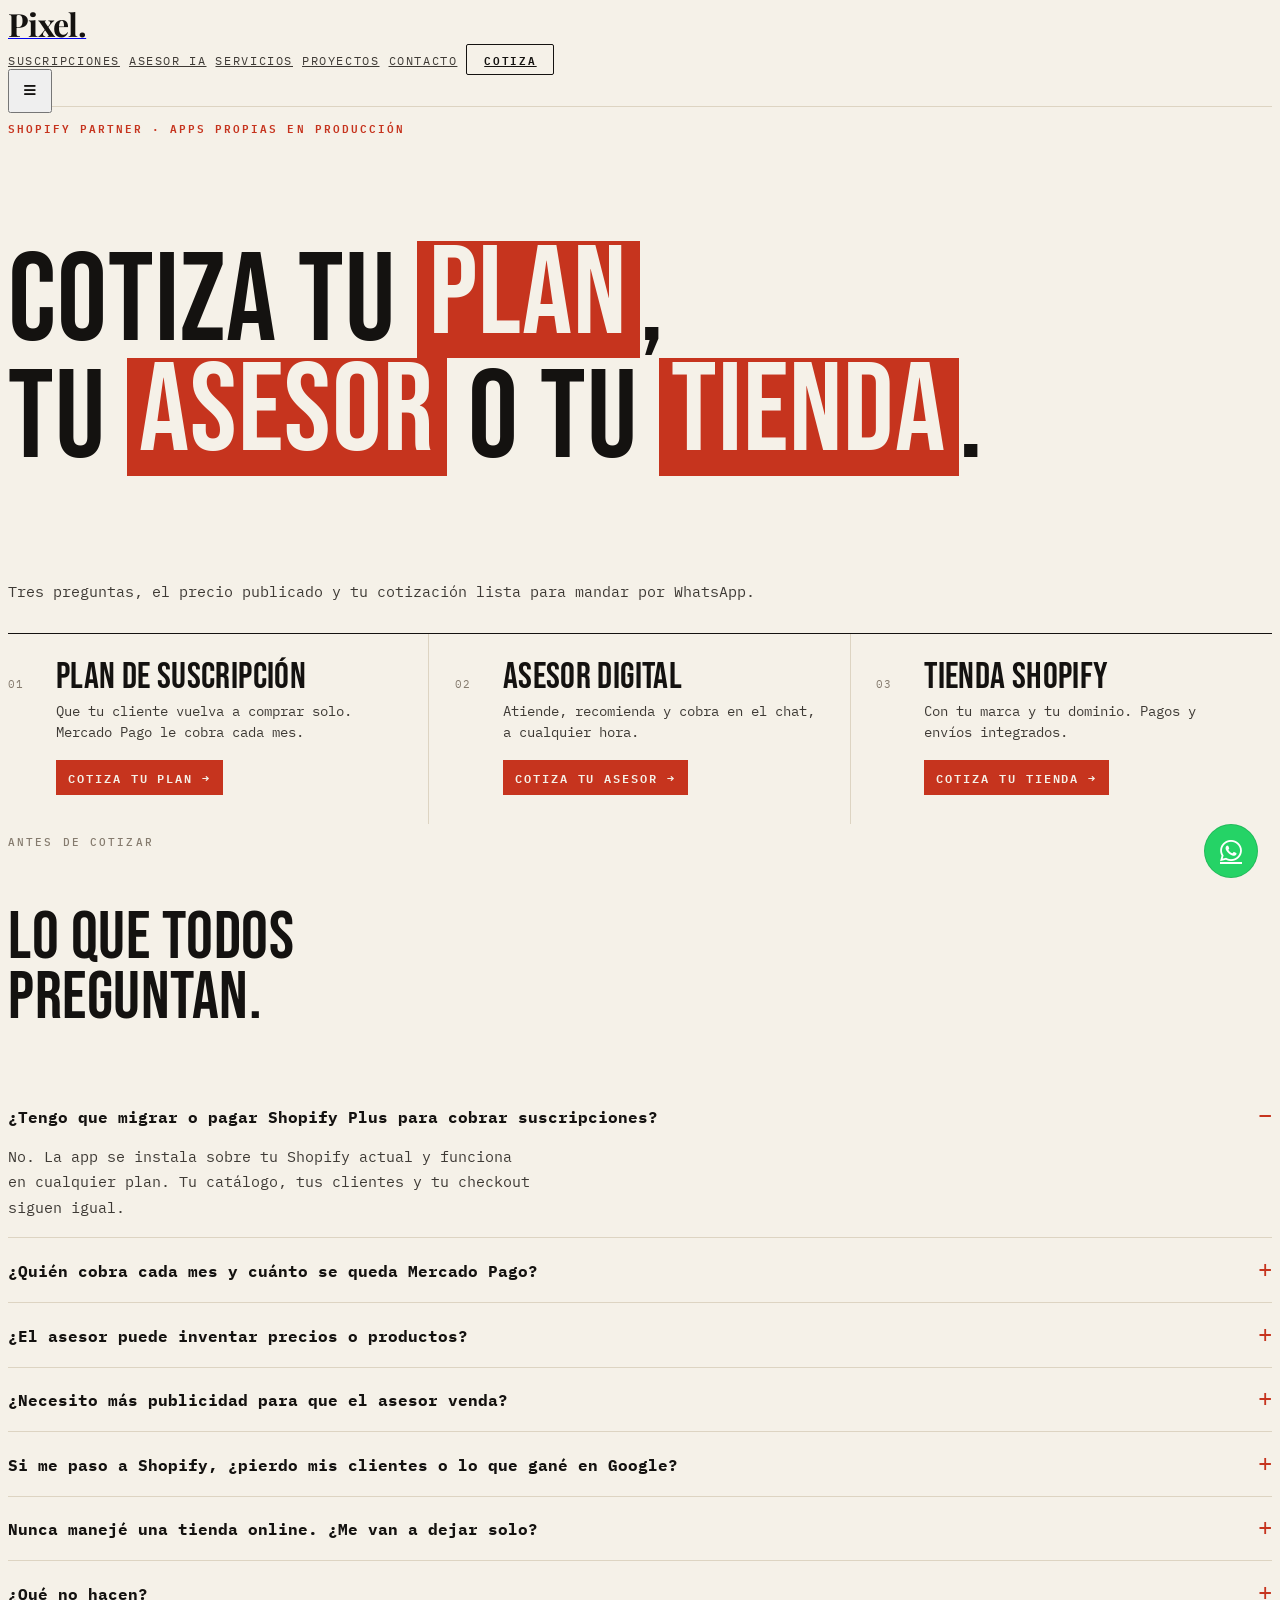
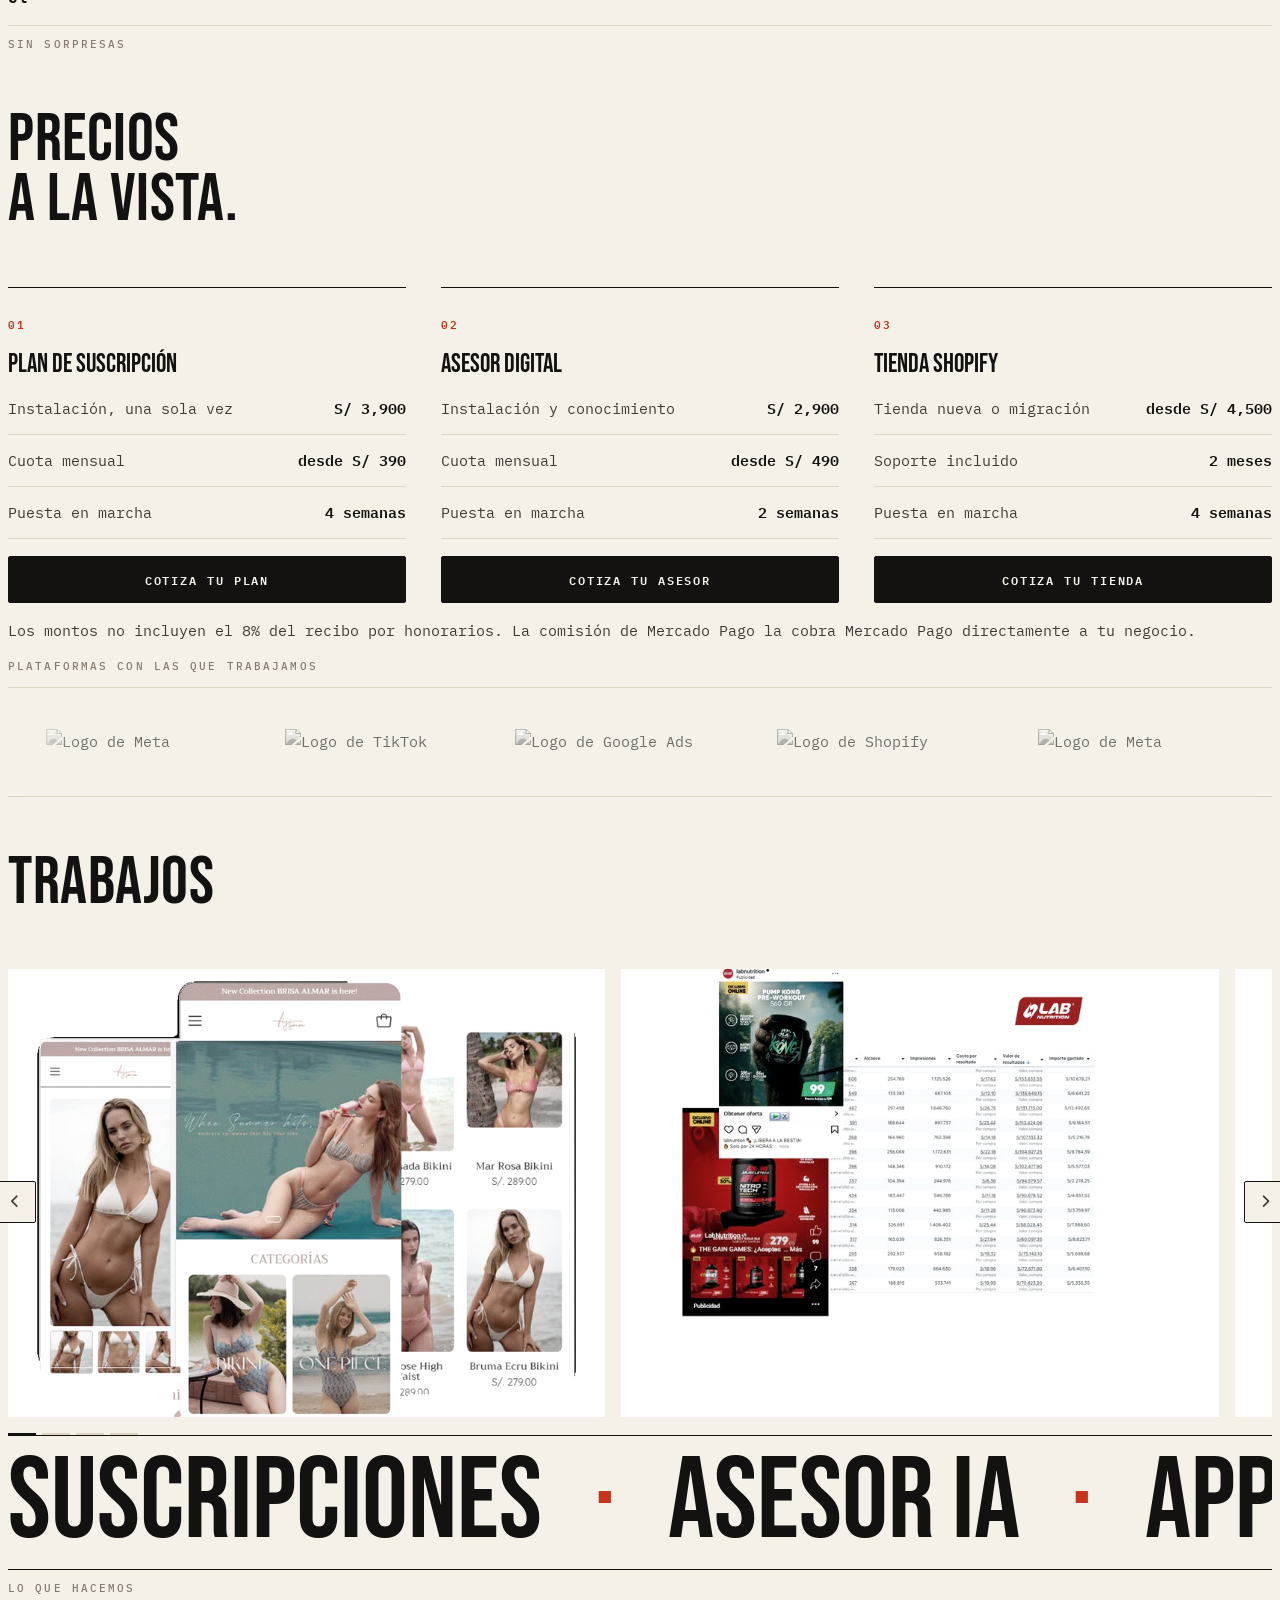
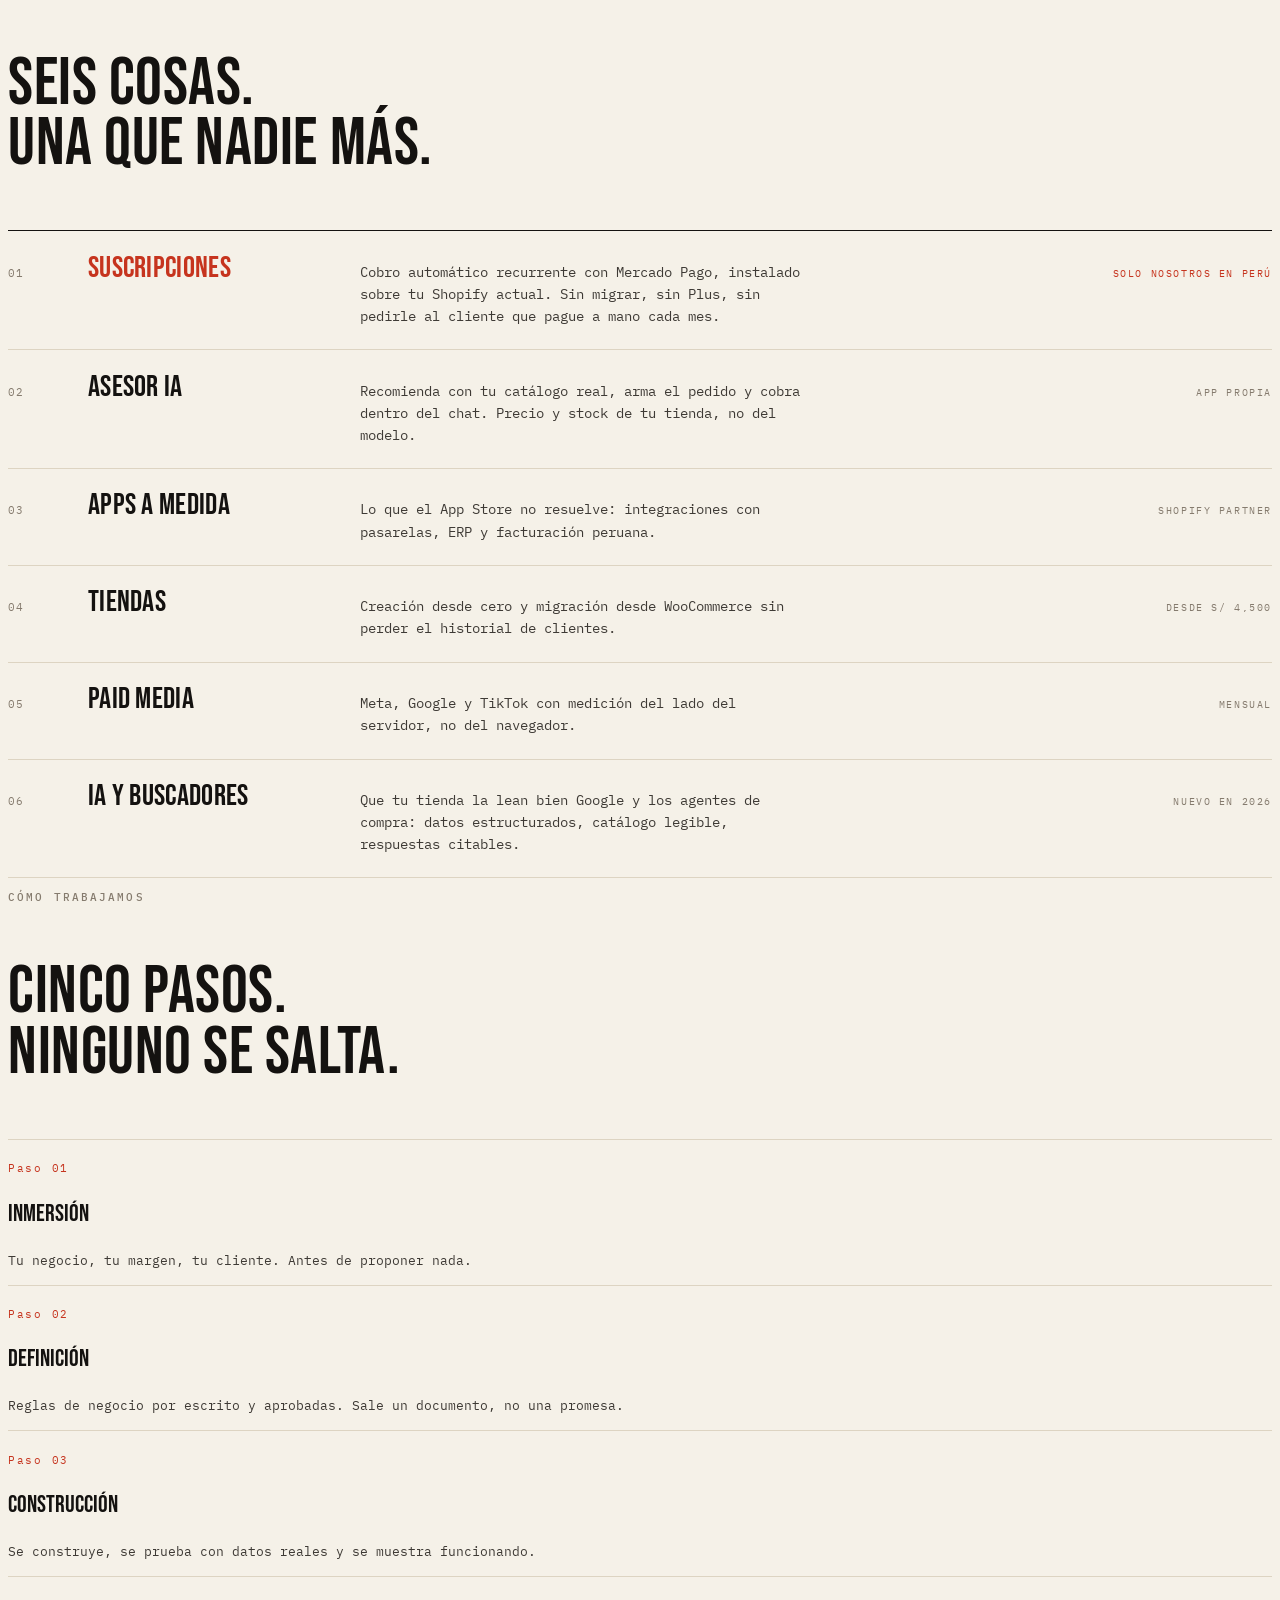
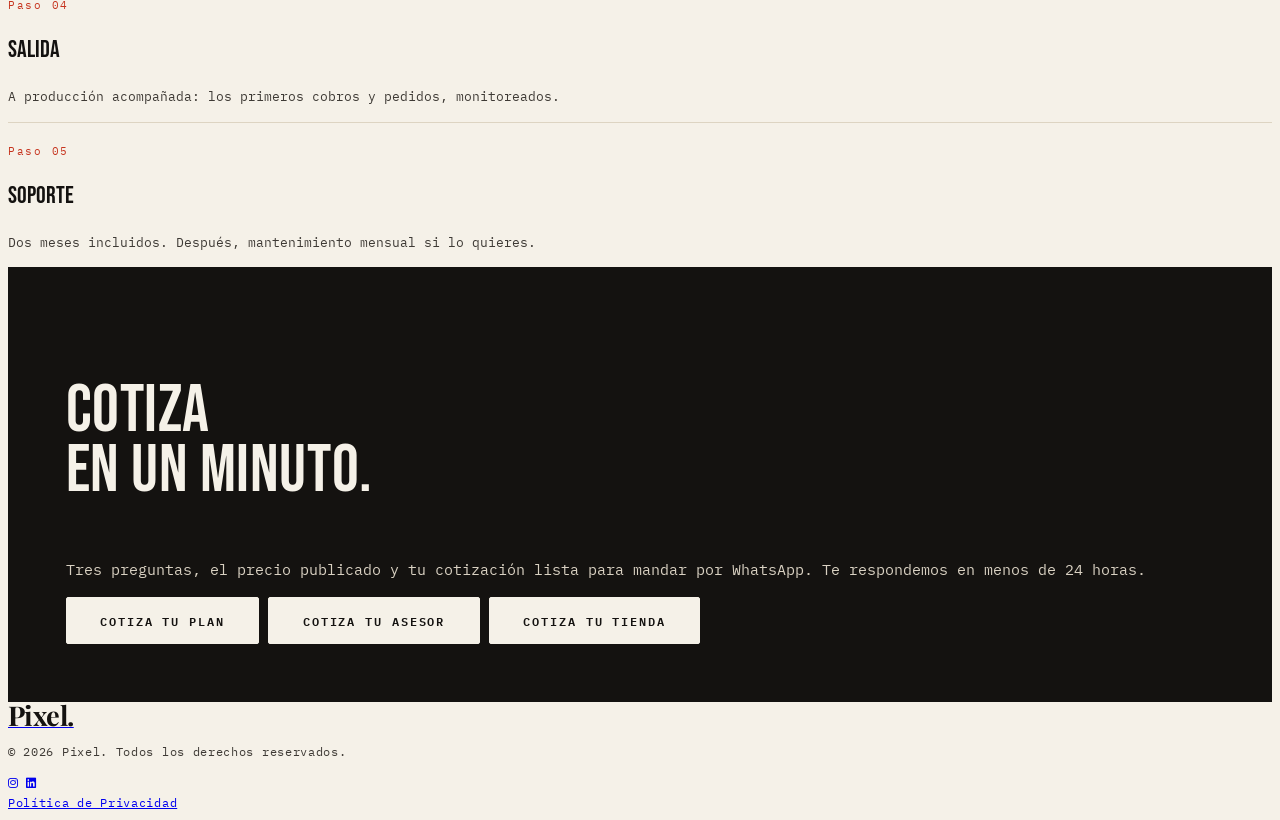
==== index.html @ 4c859f4f "Home que cotiza: tres puertas, cotizador a WhatsApp y precios a la vista Los 18 reels cierran con «C" ====
<!DOCTYPE html>
<html lang="es">

<head>
  <script>document.documentElement.classList.add('js')</script>

  <meta charset="UTF-8" />
  <meta name="viewport" content="width=device-width, initial-scale=1.0, viewport-fit=cover" />
  <title>Cotiza tu plan, tu asesor o tu tienda Shopify • PIXEL</title>
  <meta name="description"
    content="Agencia Shopify en Perú. Cotiza en un minuto suscripciones con cobro automático por Mercado Pago, el Asesor Digital que vende en el chat o tu tienda Shopify. Precios publicados.">
  <link rel="canonical" href="https://pixeldigital.vercel.app/">

  <meta property="og:type" content="website">
  <meta property="og:locale" content="es_PE">
  <meta property="og:site_name" content="Pixel Digital">
  <meta property="og:url" content="https://pixeldigital.vercel.app/">
  <meta property="og:title" content="Cotiza tu plan, tu asesor o tu tienda Shopify • PIXEL">
  <meta property="og:description"
    content="Tres preguntas, el precio publicado y tu cotización lista para WhatsApp.">
  <meta name="twitter:card" content="summary_large_image">

  <link rel="icon" href="favicon.svg" type="image/svg+xml">

  <script src="https://cdn.tailwindcss.com"></script>
  <link rel="stylesheet" href="base.css">
  <link
    href="https://fonts.googleapis.com/css2?family=Bebas+Neue&family=Playfair+Display:wght@700&family=IBM+Plex+Mono:wght@400;600&family=Inter:wght@600;900&display=swap"
    rel="stylesheet">
  <link rel="stylesheet" href="https://cdnjs.cloudflare.com/ajax/libs/font-awesome/6.5.2/css/all.min.css">
  <style>
    body {
      cursor: auto;
    }

    .btn {
      cursor: pointer;
    }

    .logo-box {
      width: 200px;
      height: 70px;
      display: flex;
      align-items: center;
      justify-content: center;
    }

    .logo-box img {
      max-width: 100%;
      max-height: 100%;
      width: auto;
      height: auto;
      display: block;
    }

    .logo-box img.logo--meta,
    .logo-box img.logo--shopify {
      max-width: 82%;
      max-height: 82%;
    }

    @media (max-width: 767px) {
      .logo-box {
        width: 150px;
        height: 56px;
      }

      .logo-box img.logo--meta,
      .logo-box img.logo--shopify {
        max-width: 80%;
        max-height: 80%;
      }
    }

    .carousel-wrap {
      position: relative;
    }

    .carousel-viewport {
      overflow-x: auto;
      overflow-y: hidden;
      -webkit-overflow-scrolling: touch;
      scroll-behavior: smooth;
      scrollbar-width: none;
      border: 1px solid var(--linea-clara);
      padding: 16px;
    }

    .carousel-viewport::-webkit-scrollbar {
      display: none;
    }

    .carousel-track {
      display: flex;
      gap: 1rem;
    }

    .carousel-item {
      flex: 0 0 auto;
      overflow: hidden;
    }

    .carousel-img {
      height: 22rem;
      width: auto;
      display: block;
      object-fit: cover;
      user-select: none;
      pointer-events: none;
    }

    @media (min-width: 768px) {
      .carousel-img {
        height: 28rem;
      }
    }

    .arrow {
      position: absolute;
      top: 50%;
      transform: translateY(-50%);
      width: 44px;
      height: 44px;
      border: 1px solid var(--linea-clara);
      background: rgba(245, 241, 232, 0.85);
      display: flex;
      align-items: center;
      justify-content: center;
      cursor: pointer;
      transition: all .3s ease;
      z-index: 5;
    }

    .arrow:hover {
      background: #fff;
    }

    .arrow-left {
      left: -14px;
    }

    .arrow-right {
      right: -14px;
    }

    .arrow i {
      color: var(--gris-oscuro);
    }

    /* ===== Home: portada con puertas, objeciones, precios, barra fija y cotizador ===== */

    /* Copiado de suscripciones.html, para usarlo también en el home. */
    .sus-eyebrow {
      font-family: var(--fuente-mono);
      font-size: .7rem;
      letter-spacing: .18em;
      text-transform: uppercase;
      color: var(--rojo-acento);
      font-weight: 600;
    }

    .faq details {
      border-bottom: 1px solid var(--linea-clara);
      padding: 1.1rem 0;
    }

    .faq summary {
      cursor: pointer;
      font-weight: 700;
      font-size: 1.02rem;
      list-style: none;
      display: flex;
      justify-content: space-between;
      gap: 1rem;
      align-items: baseline;
      color: var(--tinta);
    }

    .faq summary::-webkit-details-marker {
      display: none
    }

    .faq summary::after {
      content: '+';
      color: var(--rojo-acento);
      font-weight: 400;
      font-size: 1.5rem;
      line-height: 1;
    }

    .faq details[open] summary::after {
      content: '−'
    }

    .faq p {
      margin: .85rem 0 0;
      color: var(--gris-oscuro);
      max-width: 68ch;
    }

    .precio-fila {
      display: flex;
      justify-content: space-between;
      gap: 1rem;
      padding: .8rem 0;
      border-bottom: 1px solid var(--linea-clara);
      align-items: baseline;
    }

    .precio-fila:last-child {
      border-bottom: 0
    }

    .precio-fila b {
      font-variant-numeric: tabular-nums;
      white-space: nowrap
    }

    /* Portada: el titular repite el cierre de los reels. */
    /* Caja del alto de la línea, como la deja la máscara de main.js: sin movimiento tampoco se encima. */
    .hero-cot h1 .text-highlight {
      display: inline-block;
      vertical-align: bottom;
      padding: 0 .1em .06em;
    }

    /* Tres puertas: una por reel. Filas del índice, con el toque entero. */
    .puertas {
      margin-top: 1.8rem;
    }

    .puertas li {
      padding: 0 !important;
    }

    .puerta {
      display: grid;
      grid-template-columns: 2.2rem 1fr auto;
      gap: .3rem .8rem;
      align-items: baseline;
      width: 100%;
      padding: 1rem 0;
      text-align: left;
      background: none;
      border: 0;
      color: inherit;
      font: inherit;
      cursor: pointer;
    }

    .puerta .idx__t {
      grid-column: 2;
      font-size: 1.75rem;
    }

    .puerta .idx__d {
      grid-column: 2 / 4;
      font-size: .84rem;
      line-height: 1.5;
    }

    .puerta__cta {
      grid-column: 3;
      grid-row: 1;
      font-size: .72rem;
      letter-spacing: .16em;
      text-transform: uppercase;
      font-weight: 600;
      color: var(--fondo-crema);
      background: var(--rojo-acento);
      padding: .3rem .55rem;
      white-space: nowrap;
    }

    .puerta:hover .idx__t,
    .puerta:focus-visible .idx__t {
      color: var(--rojo-acento);
    }

    .puerta__largo {
      display: none;
    }

    /* Celulares angostos (360-375 px): el título entra en una línea al lado del botón. */
    @media (max-width: 389px) {
      .puerta .idx__t {
        font-size: 1.45rem;
      }
    }

    @media (min-width: 1024px) {
      .puertas {
        display: grid;
        grid-template-columns: repeat(3, 1fr);
      }

      .puertas li {
        border-bottom: 0;
        border-right: 1px solid var(--linea-clara);
      }

      .puertas li:last-child {
        border-right: 0;
      }

      .puerta {
        grid-template-columns: 2.2rem 1fr;
        align-content: start;
        height: 100%;
        padding: 1.6rem 1.6rem 1.8rem 0;
      }

      .puertas li + li .puerta {
        padding-left: 1.6rem;
      }

      .puerta .idx__t {
        font-size: 2.3rem;
      }

      .puerta .idx__d {
        grid-column: 2;
        font-size: .9rem;
      }

      .puerta__cta {
        grid-column: 2;
        grid-row: auto;
        order: 1;
        justify-self: start;
        margin-top: .8rem;
        font-size: .76rem;
        padding: .45rem .75rem;
      }

      .puerta__largo {
        display: inline;
      }
    }

    /* Precios a la vista: tres columnas con filete. */
    .precios {
      display: grid;
      gap: 2.6rem;
      margin-top: 2.4rem;
    }

    @media (min-width: 900px) {
      .precios {
        grid-template-columns: repeat(3, 1fr);
        gap: 2.2rem;
      }
    }

    .precio-col {
      border-top: 1px solid var(--tinta);
      padding-top: 1rem;
      display: flex;
      flex-direction: column;
    }

    .precio-col h3 {
      font-family: var(--fuente-display);
      font-weight: 400;
      font-size: 1.6rem;
      line-height: .95;
      text-transform: uppercase;
      color: var(--tinta);
      margin: .5rem 0 .4rem;
    }

    .precio-col .btn {
      margin-top: 1.1rem;
      text-align: center;
    }

    /* Cotizador: hoja que sube en el celular, panel centrado en escritorio. */
    .cot[hidden] {
      display: none;
    }

    .cot {
      position: fixed;
      inset: 0;
      z-index: 90;
      display: flex;
      align-items: flex-end;
      justify-content: center;
    }

    .cot__fondo {
      position: absolute;
      inset: 0;
      background: rgba(20, 18, 16, .55);
    }

    .cot__hoja {
      position: relative;
      width: 100%;
      max-width: 560px;
      max-height: 92vh;
      max-height: 92svh;
      overflow-y: auto;
      overscroll-behavior: contain;
      background: var(--fondo-crema);
      border-top: 2px solid var(--tinta);
      padding: 1rem 1.1rem calc(1.4rem + env(safe-area-inset-bottom));
    }

    @media (min-width: 768px) {
      .cot {
        align-items: center;
      }

      .cot__hoja {
        border: 1px solid var(--tinta);
        padding: 1.4rem 2rem 2rem;
      }
    }

    html.gsap .cot__hoja,
    html.io .cot__hoja {
      animation: cot-sube .5s var(--suave);
    }

    html.gsap .cot__entra,
    html.io .cot__entra {
      animation: cot-entra .38s var(--suave);
    }

    @keyframes cot-sube {
      from { transform: translateY(48px); opacity: 0 }
      to { transform: none; opacity: 1 }
    }

    @keyframes cot-entra {
      from { transform: translateX(18px); opacity: 0 }
      to { transform: none; opacity: 1 }
    }

    .cot__cab {
      display: flex;
      align-items: center;
      gap: .8rem;
    }

    .cot__paso {
      margin-left: auto;
      font-size: .72rem;
      letter-spacing: .16em;
      text-transform: uppercase;
      color: var(--muted);
      font-variant-numeric: tabular-nums;
    }

    .cot__x {
      width: 44px;
      height: 44px;
      margin-right: -.6rem;
      font-size: 1.7rem;
      line-height: 1;
      color: var(--tinta);
    }

    .cot__barra {
      height: 2px;
      background: var(--linea-clara);
      margin: .5rem 0 1.3rem;
    }

    .cot__barra i {
      display: block;
      height: 100%;
      background: var(--rojo-acento);
      transform-origin: 0 50%;
      transform: scaleX(0);
      transition: transform .45s var(--suave);
    }

    .cot__q {
      font-family: var(--fuente-display);
      font-weight: 400;
      font-size: 2.35rem;
      line-height: .95;
      text-transform: uppercase;
      color: var(--tinta);
    }

    .cot__ops {
      list-style: none;
      margin: 1.2rem 0 0;
      padding: 0;
      border-top: 1px solid var(--tinta);
    }

    .cot__ops button {
      width: 100%;
      min-height: 52px;
      display: flex;
      justify-content: space-between;
      align-items: center;
      gap: 1rem;
      padding: .85rem .6rem;
      border-bottom: 1px solid var(--linea-clara);
      text-align: left;
      font-family: var(--fuente-mono);
      font-size: .95rem;
      color: var(--tinta);
      transition: background-color .18s var(--suave), color .18s var(--suave);
    }

    .cot__ops button::after {
      content: '→';
      color: var(--rojo-acento);
    }

    .cot__ops button:hover {
      background: var(--crema-2);
    }

    .cot__ops button[aria-pressed="true"] {
      background: var(--rojo-acento);
      color: var(--fondo-crema);
    }

    .cot__ops button[aria-pressed="true"]::after {
      color: var(--fondo-crema);
    }

    .cot__atras {
      margin-top: 1rem;
      min-height: 44px;
      font-size: .72rem;
      letter-spacing: .16em;
      text-transform: uppercase;
      color: var(--muted);
    }

    .cot__resp {
      margin-top: .9rem;
      font-size: .8rem;
      color: var(--muted);
      line-height: 1.6;
    }

    .cot__precio {
      margin-top: 1rem;
      border-top: 1px solid var(--tinta);
    }

    .cot__nota {
      font-size: .78rem;
      color: var(--gris-oscuro);
      margin-top: .7rem;
      line-height: 1.55;
    }

    .cot__suma {
      margin-top: 1.2rem;
      border: 0;
      padding: 0;
    }

    .cot__suma label {
      display: flex;
      gap: .7rem;
      align-items: center;
      min-height: 48px;
      padding: .5rem 0;
      border-bottom: 1px solid var(--linea-clara);
      font-size: .86rem;
      color: var(--tinta);
      cursor: pointer;
    }

    .cot__suma input {
      width: 1.15rem;
      height: 1.15rem;
      accent-color: var(--rojo-acento);
      flex: 0 0 auto;
    }

    .cot__wa {
      display: block;
      width: 100%;
      text-align: center;
      margin-top: 1.3rem;
    }

    .cot__wa i {
      margin-right: .45rem;
      font-size: 1rem;
      vertical-align: -1px;
    }

    .cot__pie {
      display: flex;
      justify-content: space-between;
      align-items: center;
      gap: 1rem;
      margin-top: .4rem;
    }

    .cot__mas {
      font-size: .72rem;
      letter-spacing: .16em;
      text-transform: uppercase;
      color: var(--tinta);
      border-bottom: 1px solid var(--tinta);
    }

    html.cot-abierto {
      overflow: hidden;
    }

    /* Barra fija en el celular: cotizar o escribir, siempre a mano. */
    .barra-cot {
      display: none;
    }

    @media (max-width: 767px) {
      .barra-cot {
        display: flex;
        gap: .55rem;
        position: fixed;
        left: 0;
        right: 0;
        bottom: 0;
        z-index: 60;
        padding: .6rem 1rem calc(.6rem + env(safe-area-inset-bottom));
        background: var(--fondo-crema);
        border-top: 1px solid var(--tinta);
      }

      .barra-cot .btn {
        flex: 1;
        width: auto;
        padding: .95rem 1rem;
      }

      .barra-cot__wa {
        flex: 0 0 52px;
        display: flex;
        align-items: center;
        justify-content: center;
        border: 1px solid var(--tinta);
        border-radius: 2px;
        font-size: 1.45rem;
        color: var(--tinta);
      }

      .whatsapp-float {
        display: none;
      }

      body {
        padding-bottom: 78px;
      }
    }
  </style>
  <script type="application/ld+json">
  {
    "@context": "https://schema.org",
    "@type": "ProfessionalService",
    "@id": "https://pixeldigital.vercel.app/#organizacion",
    "name": "Pixel Digital",
    "alternateName": "PIXEL",
    "url": "https://pixeldigital.vercel.app/",
    "description": "Agencia peruana de ecommerce y Shopify Partner con apps propias. Construye suscripciones con cobro automatico por Mercado Pago, apps Shopify a medida, tiendas nuevas y migraciones.",
    "slogan": "Shopify Partner con apps propias",
    "founder": { "@type": "Person", "name": "Israel Sarmiento", "jobTitle": "Fundador" },
    "areaServed": [
      { "@type": "Country", "name": "Peru" },
      { "@type": "Country", "name": "Chile" },
      { "@type": "Country", "name": "Colombia" }
    ],
    "knowsLanguage": ["es", "en"],
    "knowsAbout": [
      "Shopify", "suscripciones en Shopify", "cobro recurrente", "Mercado Pago",
      "desarrollo de apps Shopify", "migracion a Shopify", "comercio agentico",
      "ecommerce en Peru", "paid media", "SEO tecnico"
    ],
    "telephone": "+51975200420",
    "sameAs": [
      "https://www.instagram.com/pixel.adigital/",
      "https://www.linkedin.com/company/pixelperu"
    ],
    "hasOfferCatalog": {
      "@type": "OfferCatalog",
      "name": "Servicios de Pixel Digital",
      "itemListElement": [
        { "@type": "Offer", "itemOffered": { "@type": "Service", "name": "Suscripciones con cobro automatico en Shopify",
          "description": "App a medida que cobra suscripciones de forma recurrente con Mercado Pago, sin migrar de plataforma y sin necesitar Shopify Plus." } },
        { "@type": "Offer", "itemOffered": { "@type": "Service", "name": "Apps Shopify a medida",
          "description": "Desarrollo de aplicaciones Shopify propias e integraciones con pasarelas, ERP y facturacion peruana." } },
        { "@type": "Offer", "itemOffered": { "@type": "Service", "name": "Creacion de tiendas Shopify",
          "description": "Diseno y lanzamiento de tiendas Shopify optimizadas para conversion." } },
        { "@type": "Offer", "itemOffered": { "@type": "Service", "name": "Migracion a Shopify",
          "description": "Migracion desde WooCommerce y otras plataformas conservando historial de clientes y pedidos." } },
        { "@type": "Offer", "itemOffered": { "@type": "Service", "name": "Paid Media",
          "description": "Gestion de campanas en Meta, Google y TikTok para ecommerce." } },
        { "@type": "Offer", "itemOffered": { "@type": "Service", "name": "Posicionamiento en buscadores y en modelos de IA",
          "description": "SEO tecnico y preparacion de la tienda para que los agentes de IA la lean y la citen." } }
      ]
    }
  }
  </script>
</head>

<body>
  <header
    class="sticky top-0 left-0 right-0 z-40 bg-fondo-crema/80 border-b border-[var(--linea-clara)]">
    <div class="max-w-7xl mx-auto px-4 py-4 flex items-center justify-between">
      <a href="index.html" aria-label="Ir al inicio de Pixel.">
        <span class="logo-text">Pixel.</span>
      </a>
      <nav class="hidden lg:flex items-center space-x-6 text-sm font-semibold text-[var(--gris-oscuro)]">
        <a href="suscripciones.html" class="nav-link transition-colors">Suscripciones</a>
        <a href="asesor-digital.html" class="nav-link transition-colors">Asesor IA</a>
        <a href="servicios.html" class="nav-link transition-colors">Servicios</a>
        <a href="proyectos.html" class="nav-link transition-colors">Proyectos</a>
        <a href="contacto.html" class="nav-link transition-colors">Contacto</a>
        <!-- El botón del menú abre el cotizador -->
        <a href="#cotiza" class="nav-cta" data-cotiza="">Cotiza</a>
      </nav>
      <button id="mobile-menu-btn" class="lg:hidden text-2xl text-[var(--gris-oscuro)]"
        aria-label="Abrir menú de navegación" aria-expanded="false">
        <i class="fas fa-bars"></i>
      </button>
    </div>
    <div id="mobile-menu" class="hidden lg:hidden bg-fondo-crema border-t border-[var(--linea-clara)]">
      <a href="index.html"
        class="block text-center py-3 border-b border-[var(--linea-clara)] nav-link active">Inicio</a>
      <a href="suscripciones.html" class="block text-center py-3 border-b border-[var(--linea-clara)] nav-link">Suscripciones</a>
      <a href="asesor-digital.html" class="block text-center py-3 border-b border-[var(--linea-clara)] nav-link">Asesor IA</a>
      <a href="servicios.html" class="block text-center py-3 border-b border-[var(--linea-clara)] nav-link">Servicios</a>
      <a href="proyectos.html"
        class="block text-center py-3 border-b border-[var(--linea-clara)] nav-link">Proyectos</a>
      <a href="contacto.html" class="block text-center py-3 border-b border-[var(--linea-clara)] nav-link">Contacto</a>
      <a href="#cotiza" data-cotiza=""
        class="block text-center py-3 nav-link font-bold text-[var(--rojo-acento)]">
        Cotiza
      </a>
    </div>
  </header>

  <main class="max-w-7xl mx-auto px-4">

    <!-- ===== PORTADA: repite el cierre de los 18 reels ===== -->
    <section class="hero-cot pt-8 pb-14 md:pt-20 md:pb-20 relative" id="cotiza">
      <p class="sus-eyebrow">Shopify Partner · Apps propias en producción</p>
      <h1 class="headline hero-headline mt-4">
        Cotiza tu <span class="text-highlight">plan</span>,<br>tu <span class="text-highlight">asesor</span> o tu <span class="text-highlight">tienda</span>.
      </h1>
      <p class="mt-5 max-w-xl md:text-lg">Tres preguntas, el precio publicado y tu cotización lista para mandar por WhatsApp.</p>

      <ol class="idx puertas">
        <li><button type="button" class="puerta" data-cotiza="plan">
          <span class="idx__n">01</span>
          <span class="idx__t">Plan de suscripción</span>
          <span class="puerta__cta">Cotiza<span class="puerta__largo"> tu plan</span> →</span>
          <span class="idx__d">Que tu cliente vuelva a comprar solo. Mercado Pago le cobra cada mes.</span>
        </button></li>
        <li><button type="button" class="puerta" data-cotiza="asesor">
          <span class="idx__n">02</span>
          <span class="idx__t">Asesor Digital</span>
          <span class="puerta__cta">Cotiza<span class="puerta__largo"> tu asesor</span> →</span>
          <span class="idx__d">Atiende, recomienda y cobra en el chat, a cualquier hora.</span>
        </button></li>
        <li><button type="button" class="puerta" data-cotiza="tienda">
          <span class="idx__n">03</span>
          <span class="idx__t">Tienda Shopify</span>
          <span class="puerta__cta">Cotiza<span class="puerta__largo"> tu tienda</span> →</span>
          <span class="idx__d">Con tu marca y tu dominio. Pagos y envíos integrados.</span>
        </button></li>
      </ol>
    </section>

    <!-- ===== OBJECIONES: respuestas que ya están en la web y en los reels ===== -->
    <section class="py-20 border-t border-[var(--linea-clara)] grid lg:grid-cols-[minmax(0,1fr)_minmax(0,2.1fr)] gap-8 lg:gap-14 items-start">
      <div class="pegado">
        <p class="k mb-4">Antes de cotizar</p>
        <h2 class="headline">Lo que todos<br>preguntan.</h2>
      </div>
      <div class="faq">
        <details open>
          <summary>¿Tengo que migrar o pagar Shopify Plus para cobrar suscripciones?</summary>
          <p>No. La app se instala sobre tu Shopify actual y funciona en cualquier plan. Tu catálogo, tus clientes y
            tu checkout siguen igual.</p>
        </details>
        <details>
          <summary>¿Quién cobra cada mes y cuánto se queda Mercado Pago?</summary>
          <p>Mercado Pago cobra solo, con la tarjeta de crédito o débito que tu cliente registró, y el pedido entra a
            tu Shopify. Su comisión la cobra Mercado Pago directo a tu negocio: 3.49% + S/1 + IGV con acreditación
            inmediata, según su tarifario público.</p>
        </details>
        <details>
          <summary>¿El asesor puede inventar precios o productos?</summary>
          <p>No. El precio y el stock se consultan en tu Shopify al armar el pedido. Si un producto no está en tu
            catálogo, no lo recomienda.</p>
        </details>
        <details>
          <summary>¿Necesito más publicidad para que el asesor venda?</summary>
          <p>No. Trabaja sobre el tráfico que ya tienes: atiende a quien entra a tu tienda cuando nadie está
            contestando el WhatsApp.</p>
        </details>
        <details>
          <summary>Si me paso a Shopify, ¿pierdo mis clientes o lo que gané en Google?</summary>
          <p>No. Migramos tu tienda completa: productos, clientes y pedidos. Y cada página vieja apunta a la nueva con
            redirecciones 301, para que Google te siga encontrando.</p>
        </details>
        <details>
          <summary>Nunca manejé una tienda online. ¿Me van a dejar solo?</summary>
          <p>No. Te enseñamos a manejarla: subir productos, ver pedidos, todo. Y tienes dos meses de soporte
            incluidos.</p>
        </details>
        <details>
          <summary>¿Qué no hacen?</summary>
          <p>Te lo decimos antes de firmar. Las pausas y bajas de una suscripción las hace tu equipo desde el panel,
            porque Shopify no deja gestionarlas desde la cuenta del cliente. Y el asesor no cobra suscripciones: solo
            muestra los planes; el cobro lo hace la otra app.</p>
        </details>
      </div>
    </section>

    <!-- ===== PRECIOS: los mismos que publican suscripciones.html, asesor-digital.html y el home ===== -->
    <section class="py-20 border-t border-[var(--linea-clara)]">
      <p class="k mb-4">Sin sorpresas</p>
      <h2 class="headline">Precios<br>a la vista.</h2>
      <div class="precios">
        <div class="precio-col">
          <p class="sus-eyebrow">01</p>
          <h3>Plan de suscripción</h3>
          <div class="precio-fila"><span>Instalación, una sola vez</span><b>S/ 3,900</b></div>
          <div class="precio-fila"><span>Cuota mensual</span><b>desde S/ 390</b></div>
          <div class="precio-fila"><span>Puesta en marcha</span><b>4 semanas</b></div>
          <button type="button" class="btn" data-cotiza="plan">Cotiza tu plan</button>
        </div>
        <div class="precio-col">
          <p class="sus-eyebrow">02</p>
          <h3>Asesor Digital</h3>
          <div class="precio-fila"><span>Instalación y conocimiento</span><b>S/ 2,900</b></div>
          <div class="precio-fila"><span>Cuota mensual</span><b>desde S/ 490</b></div>
          <div class="precio-fila"><span>Puesta en marcha</span><b>2 semanas</b></div>
          <button type="button" class="btn" data-cotiza="asesor">Cotiza tu asesor</button>
        </div>
        <div class="precio-col">
          <p class="sus-eyebrow">03</p>
          <h3>Tienda Shopify</h3>
          <div class="precio-fila"><span>Tienda nueva o migración</span><b>desde S/ 4,500</b></div>
          <div class="precio-fila"><span>Soporte incluido</span><b>2 meses</b></div>
          <div class="precio-fila"><span>Puesta en marcha</span><b>4 semanas</b></div>
          <button type="button" class="btn" data-cotiza="tienda">Cotiza tu tienda</button>
        </div>
      </div>
      <p class="text-sm mt-8 text-[var(--muted)] max-w-3xl">Los montos no incluyen el 8% del recibo por honorarios. La
        comisión de Mercado Pago la cobra Mercado Pago directamente a tu negocio.</p>
    </section>

    <!-- ===== LOGOS MARQUEE ===== -->
    <section class="py-16 border-t border-[var(--linea-clara)]">
      <p class="k scroll-reveal mb-6">Plataformas con las que trabajamos</p>
      <div class="marquee-container">
        <div class="marquee-track">
          <div class="logo-box"><img class="logo--meta"
              src="https://upload.wikimedia.org/wikipedia/commons/7/7b/Meta_Platforms_Inc._logo.svg" alt="Logo de Meta">
          </div>
          <div class="logo-box"><img src="https://upload.wikimedia.org/wikipedia/commons/b/b6/Tiktok_logo_text.svg"
              alt="Logo de TikTok"></div>
          <div class="logo-box"><img src="https://upload.wikimedia.org/wikipedia/commons/c/c7/Google_Ads_logo.svg"
              alt="Logo de Google Ads"></div>
          <div class="logo-box"><img class="logo--shopify"
              src="https://upload.wikimedia.org/wikipedia/commons/0/0e/Shopify_logo_2018.svg" alt="Logo de Shopify">
          </div>
          <!-- Duplicated for seamless marquee -->
          <div class="logo-box"><img class="logo--meta"
              src="https://upload.wikimedia.org/wikipedia/commons/7/7b/Meta_Platforms_Inc._logo.svg" alt="Logo de Meta">
          </div>
          <div class="logo-box"><img src="https://upload.wikimedia.org/wikipedia/commons/b/b6/Tiktok_logo_text.svg"
              alt="Logo de TikTok"></div>
          <div class="logo-box"><img src="https://upload.wikimedia.org/wikipedia/commons/c/c7/Google_Ads_logo.svg"
              alt="Logo de Google Ads"></div>
          <div class="logo-box"><img class="logo--shopify"
              src="https://upload.wikimedia.org/wikipedia/commons/0/0e/Shopify_logo_2018.svg" alt="Logo de Shopify">
          </div>
        </div>
      </div>
    </section>

    <!-- ===== CASOS DE ÉXITO (CAROUSEL) ===== -->
    <section class="py-20 scroll-reveal">
      <h2 class="headline">Trabajos</h2>
      <div class="carousel-wrap mt-6">
        <button class="arrow arrow-left" data-carousel-left aria-label="Slide anterior"><i
            class="fas fa-chevron-left"></i></button>
        <button class="arrow arrow-right" data-carousel-right aria-label="Slide siguiente"><i
            class="fas fa-chevron-right"></i></button>
        <div class="carousel-viewport" data-carousel>
          <div class="carousel-track">
            <div class="carousel-item"><img class="carousel-img" src="img/fiji.jpg"
                alt="Proyecto Fiji Swimwear"></div>
            <div class="carousel-item"><img class="carousel-img" src="img/labnutrition.jpg"
                alt="Proyecto Lab Nutrition"></div>
            <div class="carousel-item"><img class="carousel-img" src="img/teenlife.jpg"
                alt="Proyecto TeenLife Perú"></div>
            <div class="carousel-item"><img class="carousel-img" src="img/virago.jpg"
                alt="Proyecto Virago Dress"></div>
          </div>
        </div>
        <div class="carousel-dots"></div>
      </div>
    </section>

    <!-- ===== CINTA ===== -->
    <div class="cinta" aria-hidden="true">
      <div class="cinta__t">
        <span>Suscripciones</span><span>Asesor IA</span><span>Apps a medida</span><span>Tiendas Shopify</span><span>Paid media</span><span>IA y buscadores</span>
        <span>Suscripciones</span><span>Asesor IA</span><span>Apps a medida</span><span>Tiendas Shopify</span><span>Paid media</span><span>IA y buscadores</span>
      </div>
    </div>

    <!-- ===== SERVICIOS: ÍNDICE ===== -->
    <section class="py-24 grid lg:grid-cols-[minmax(0,1fr)_minmax(0,2.1fr)] gap-8 lg:gap-14 items-start">
      <div class="pegado">
        <p class="k mb-4">Lo que hacemos</p>
        <h2 class="headline">Seis cosas.<br>Una que nadie más.</h2>
      </div>
      <ol class="idx">
        <li class="hot"><a href="suscripciones.html"><span class="idx__n">01</span><span class="idx__t">Suscripciones</span><span class="idx__d">Cobro automático recurrente con Mercado Pago, instalado sobre tu Shopify actual. Sin migrar, sin Plus, sin pedirle al cliente que pague a mano cada mes.</span><span class="idx__tag">Solo nosotros en Perú</span></a></li>
        <li><a href="asesor-digital.html"><span class="idx__n">02</span><span class="idx__t">Asesor IA</span><span class="idx__d">Recomienda con tu catálogo real, arma el pedido y cobra dentro del chat. Precio y stock de tu tienda, no del modelo.</span><span class="idx__tag">App propia</span></a></li>
        <li><a href="servicios.html"><span class="idx__n">03</span><span class="idx__t">Apps a medida</span><span class="idx__d">Lo que el App Store no resuelve: integraciones con pasarelas, ERP y facturación peruana.</span><span class="idx__tag">Shopify Partner</span></a></li>
        <li><a href="servicios.html"><span class="idx__n">04</span><span class="idx__t">Tiendas</span><span class="idx__d">Creación desde cero y migración desde WooCommerce sin perder el historial de clientes.</span><span class="idx__tag">Desde S/ 4,500</span></a></li>
        <li><a href="servicios.html"><span class="idx__n">05</span><span class="idx__t">Paid media</span><span class="idx__d">Meta, Google y TikTok con medición del lado del servidor, no del navegador.</span><span class="idx__tag">Mensual</span></a></li>
        <li><a href="servicios.html"><span class="idx__n">06</span><span class="idx__t">IA y buscadores</span><span class="idx__d">Que tu tienda la lean bien Google y los agentes de compra: datos estructurados, catálogo legible, respuestas citables.</span><span class="idx__tag">Nuevo en 2026</span></a></li>
      </ol>
    </section>

    <!-- ===== CÓMO TRABAJAMOS ===== -->
    <section class="py-20 scroll-reveal">
      <div class="grid md:grid-cols-[11rem_1fr] gap-4 md:gap-12 items-end mb-10">
        <p class="k">Cómo trabajamos</p>
        <h2 class="headline">Cinco pasos.<br>Ninguno se salta.</h2>
      </div>
      <div class="grid grid-cols-1 sm:grid-cols-2 lg:grid-cols-5 gap-x-6 gap-y-4">
        <div class="process-card"><div class="step-number">01</div><h3>Inmersión</h3><p class="text-sm mt-2">Tu negocio, tu margen, tu cliente. Antes de proponer nada.</p></div>
        <div class="process-card"><div class="step-number">02</div><h3>Definición</h3><p class="text-sm mt-2">Reglas de negocio por escrito y aprobadas. Sale un documento, no una promesa.</p></div>
        <div class="process-card"><div class="step-number">03</div><h3>Construcción</h3><p class="text-sm mt-2">Se construye, se prueba con datos reales y se muestra funcionando.</p></div>
        <div class="process-card"><div class="step-number">04</div><h3>Salida</h3><p class="text-sm mt-2">A producción acompañada: los primeros cobros y pedidos, monitoreados.</p></div>
        <div class="process-card"><div class="step-number">05</div><h3>Soporte</h3><p class="text-sm mt-2">Dos meses incluidos. Después, mantenimiento mensual si lo quieres.</p></div>
      </div>
    </section>

    <!-- ===== CIERRE: las tres puertas otra vez ===== -->
    <section class="cta-section text-left my-20 scroll-reveal">
      <h2 class="headline mb-4 relative z-10">Cotiza<br>en un minuto.</h2>
      <p class="max-w-2xl mb-8 relative z-10">Tres preguntas, el precio publicado y tu cotización lista para mandar por
        WhatsApp. Te respondemos en menos de 24 horas.</p>
      <div class="relative z-10 flex flex-wrap gap-4">
        <button type="button" class="btn" data-cotiza="plan">Cotiza tu plan</button>
        <button type="button" class="btn" data-cotiza="asesor">Cotiza tu asesor</button>
        <button type="button" class="btn" data-cotiza="tienda">Cotiza tu tienda</button>
      </div>
    </section>
  </main>

  <footer
    class="max-w-7xl mx-auto px-4 py-8 mt-10 border-t border-[var(--linea-clara)] flex flex-wrap justify-between items-center text-sm gap-4">
    <div>
      <a href="index.html" aria-label="Ir al inicio de Pixel.">
        <span class="logo-text">Pixel.</span>
      </a>
      <p class="mt-2">© 2026 Pixel. Todos los derechos reservados.</p>
    </div>
    <div class="text-right">
      <div class="flex justify-end space-x-6 mb-2">
        <a href="https://www.instagram.com/pixel.adigital/" target="_blank" rel="noopener noreferrer"
          aria-label="Instagram de Pixel: @pixel.adigital"
          class="text-2xl text-[var(--gris-oscuro)] hover:text-[var(--rojo-acento)] transition-colors"><i
            class="fab fa-instagram"></i></a>
        <a href="https://www.linkedin.com/company/pixelperu" target="_blank" rel="noopener noreferrer"
          aria-label="LinkedIn de Pixel"
          class="text-2xl text-[var(--gris-oscuro)] hover:text-[var(--rojo-acento)] transition-colors"><i
            class="fab fa-linkedin"></i></a>
      </div>
      <a href="politica-privacidad.html" class="hover:text-[var(--rojo-acento)] transition-colors">Política de
        Privacidad</a>
    </div>
  </footer>

  <!-- WhatsApp floating button (escritorio; en el celular lo reemplaza la barra) -->
  <a href="https://wa.me/51975200420?text=Hola%20Pixel%2C%20vengo%20de%20la%20web%20y%20quiero%20cotizar."
    target="_blank" rel="noopener noreferrer" class="whatsapp-float" aria-label="Contactar por WhatsApp">
    <i class="fab fa-whatsapp"></i>
  </a>

  <!-- ===== BARRA FIJA (solo celular) ===== -->
  <div class="barra-cot" role="region" aria-label="Cotizar">
    <button type="button" class="btn" data-cotiza="">Cotiza en un minuto</button>
    <a class="barra-cot__wa" href="https://wa.me/51975200420?text=Hola%20Pixel%2C%20vengo%20de%20la%20web%20y%20quiero%20cotizar."
      target="_blank" rel="noopener noreferrer" aria-label="Escríbenos por WhatsApp"><i class="fab fa-whatsapp"></i></a>
  </div>

  <!-- ===== COTIZADOR ===== -->
  <div class="cot" id="cot" role="dialog" aria-modal="true" aria-labelledby="cot-prod" hidden>
    <div class="cot__fondo" data-cerrar></div>
    <div class="cot__hoja" data-lenis-prevent>
      <div class="cot__cab">
        <p class="sus-eyebrow" id="cot-prod">Cotiza en un minuto</p>
        <span class="cot__paso" id="cot-paso"></span>
        <button type="button" class="cot__x" data-cerrar aria-label="Cerrar">×</button>
      </div>
      <div class="cot__barra" aria-hidden="true"><i id="cot-prog"></i></div>
      <div id="cot-cuerpo" aria-live="polite"></div>
    </div>
  </div>

  <script src="https://cdnjs.cloudflare.com/ajax/libs/gsap/3.12.5/gsap.min.js"></script>
  <script src="https://cdnjs.cloudflare.com/ajax/libs/gsap/3.12.5/ScrollTrigger.min.js"></script>
  <script src="https://cdn.jsdelivr.net/npm/lenis@1/dist/lenis.min.js"></script>
  <script src="main.js"></script>
  <script>
    // Cotizador: tres preguntas por producto, el precio publicado y el mensaje armado para WhatsApp.
    // Los montos son los que publican suscripciones.html, asesor-digital.html y el home; si cambian allá, cambian aquí.
    (() => {
      const WA = '51975200420';
      const PRODUCTOS = {
        plan: {
          titulo: 'Suscripciones', cab: 'Cotiza tu plan', msg: 'mi PLAN de suscripción', pagina: 'suscripciones.html',
          suma: 'Suscripciones: que tu cliente vuelva a comprar solo',
          preguntas: [
            { q: '¿Tu tienda ya está en Shopify?', c: 'Shopify', ops: ['Sí', 'Todavía no', 'Uso otra plataforma'] },
            { q: '¿Qué vendes que tu cliente vuelve a comprar?', c: 'Vendo', ops: ['Suplementos', 'Mascotas', 'Belleza', 'Café o alimentos', 'Canasta del mes', 'Otro'] },
            { q: '¿Cuántos clientes crees que se suscribirían?', c: 'Suscriptores', ops: ['Hasta 50', 'De 51 a 200', 'De 201 a 500', 'Más de 500'] },
          ],
          // [etiqueta, monto, frase corta para el mensaje]
          precio: r => {
            const m = { 'Hasta 50': '390', 'De 51 a 200': '690', 'De 201 a 500': '1,190' }[r[2]];
            return [['Instalación, una sola vez', 'S/ 3,900', 'S/ 3,900 de instalación'],
              ['Cuota mensual, ' + r[2].toLowerCase() + ' suscriptores', m ? 'S/ ' + m + ' /mes' : 'a cotizar', m ? 'S/ ' + m + ' al mes' : 'cuota mensual a cotizar']];
          },
          plazo: 'Tres semanas de desarrollo y una de ajuste, con los primeros cobros monitoreados.',
        },
        asesor: {
          titulo: 'Asesor Digital', cab: 'Cotiza tu asesor', msg: 'mi ASESOR digital', pagina: 'asesor-digital.html',
          suma: 'Asesor Digital: atiende y cobra en el chat',
          preguntas: [
            { q: '¿Tu tienda ya está en Shopify?', c: 'Shopify', ops: ['Sí', 'Todavía no', 'Uso otra plataforma'] },
            { q: '¿Qué vendes?', c: 'Vendo', ops: ['Belleza', 'Mascotas', 'Ferretería', 'Tecnología', 'Regalos', 'Otro'] },
            { q: '¿Cuántas consultas de clientes te llegan al mes?', c: 'Consultas al mes', ops: ['Hasta 500', 'Hasta 2,000', 'Más de 2,000', 'No lo sé'] },
          ],
          precio: r => {
            const m = { 'Hasta 500': '490', 'Hasta 2,000': '890', 'Más de 2,000': '1,490' }[r[2]];
            return [['Instalación y carga de conocimiento', 'S/ 2,900', 'S/ 2,900 de instalación'],
              [m ? 'Cuota mensual, ' + r[2].toLowerCase() + ' conversaciones' : 'Cuota mensual', m ? 'S/ ' + m + ' /mes' : 'desde S/ 490 /mes', m ? 'S/ ' + m + ' al mes' : 'desde S/ 490 al mes']];
          },
          plazo: 'Dos semanas de puesta en marcha, casi todas cargando qué recomendar y cómo hablarle a tu cliente.',
        },
        tienda: {
          titulo: 'Tienda Shopify', cab: 'Cotiza tu tienda', msg: 'mi TIENDA Shopify', pagina: 'servicios.html',
          suma: 'Tienda Shopify: con tu marca y tu dominio',
          preguntas: [
            { q: '¿Dónde vendes hoy?', c: 'Vendo en', ops: ['Instagram y WhatsApp', 'Marketplace', 'Ferias', 'WordPress u otra web', 'Todavía en ningún lado'] },
            { q: '¿Cuántos productos vas a subir?', c: 'Productos', ops: ['Hasta 50', 'De 51 a 300', 'Más de 300'] },
            { q: '¿Para cuándo la quieres vendiendo?', c: 'La quiero', ops: ['Para diciembre', 'En uno o dos meses', 'Estoy averiguando'] },
          ],
          precio: r => [[r[0] === 'WordPress u otra web' ? 'Migración a Shopify' : 'Tienda nueva en Shopify', 'desde S/ 4,500', 'desde S/ 4,500']],
          plazo: 'Cuatro semanas de la firma a la tienda vendiendo. Te enseñamos a manejarla y tienes dos meses de soporte.',
        },
      };
      const ELEGIR = [['plan', 'Mi plan de suscripción'], ['asesor', 'Mi asesor digital'], ['tienda', 'Mi tienda Shopify']];

      const raiz = document.documentElement;
      const dlg = document.getElementById('cot'), cuerpo = document.getElementById('cot-cuerpo');
      const cab = document.getElementById('cot-prod'), paso = document.getElementById('cot-paso'), prog = document.getElementById('cot-prog');
      let prod = '', resp = [], conElegir = false, disparador = null;
      const quieto = () => !raiz.matches('.gsap, .io');   // ruta sin movimiento: sin demoras ni transiciones

      const el = (tag, cls, txt) => { const n = document.createElement(tag); if (cls) n.className = cls; if (txt != null) n.textContent = txt; return n; };

      function opciones(lista, elegida, alElegir) {
        const ul = el('ul', 'cot__ops');
        lista.forEach(t => {
          const b = el('button', '', t);
          b.type = 'button';
          b.setAttribute('aria-pressed', String(t === elegida));
          b.onclick = () => {
            ul.querySelectorAll('button').forEach(x => x.setAttribute('aria-pressed', String(x === b)));
            setTimeout(() => alElegir(t), quieto() ? 0 : 200);
          };
          const li = el('li'); li.appendChild(b); ul.appendChild(li);
        });
        return ul;
      }

      function atras(fn, txt) { const b = el('button', 'cot__atras', txt || '← Atrás'); b.type = 'button'; b.onclick = fn; return b; }

      function pintar(nodos, etiqueta, avance) {
        cuerpo.replaceChildren(...nodos);
        paso.textContent = etiqueta;
        prog.style.transform = 'scaleX(' + avance + ')';
        if (!quieto()) { cuerpo.classList.remove('cot__entra'); void cuerpo.offsetWidth; cuerpo.classList.add('cot__entra'); }
        dlg.querySelector('.cot__hoja').scrollTop = 0;
        const f = cuerpo.querySelector('button, a[href], input');
        if (f) f.focus({ preventScroll: true });
      }

      function elegir() {
        prod = ''; resp = []; conElegir = true;
        cab.textContent = 'Cotiza en un minuto';
        pintar([el('h3', 'cot__q', '¿Qué quieres cotizar?'),
          opciones(ELEGIR.map(e => e[1]), null, t => { prod = ELEGIR.find(e => e[1] === t)[0]; pregunta(0); })], '', 0);
      }

      function pregunta(i) {
        const P = PRODUCTOS[prod], Q = P.preguntas[i];
        cab.textContent = P.cab;
        const nodos = [el('h3', 'cot__q', Q.q), opciones(Q.ops, resp[i], t => { resp[i] = t; i < 2 ? pregunta(i + 1) : final(); })];
        if (i > 0) nodos.push(atras(() => pregunta(i - 1)));
        else if (conElegir) nodos.push(atras(elegir));
        pintar(nodos, (i + 1) + ' / 3', i / 3);
      }

      function mensaje() {
        const P = PRODUCTOS[prod];
        const lineas = ['Hola Pixel, quiero cotizar ' + P.msg + '.'];
        P.preguntas.forEach((Q, i) => lineas.push('· ' + Q.c + ': ' + resp[i]));
        lineas.push('Precio publicado: ' + P.precio(resp).map(f => f[2]).join(' + ') + '.');
        const extra = [...cuerpo.querySelectorAll('.cot__suma input:checked')].map(x => PRODUCTOS[x.value].titulo);
        if (extra.length) lineas.push('También quiero cotizar: ' + extra.join(' y ') + '.');
        return lineas.join('\n');
      }

      function final() {
        const P = PRODUCTOS[prod];
        const sinShopify = prod !== 'tienda' && resp[0] !== 'Sí';
        cab.textContent = P.cab;

        const precio = el('div', 'cot__precio');
        P.precio(resp).forEach(([a, b]) => { const f = el('div', 'precio-fila'); f.append(el('span', '', a), el('b', '', b)); precio.appendChild(f); });

        const suma = el('fieldset', 'cot__suma');
        suma.appendChild(el('legend', 'k', 'Súmale a tu cotización'));
        Object.keys(PRODUCTOS).filter(k => k !== prod).forEach(k => {
          const lab = el('label'), inp = el('input');
          inp.type = 'checkbox'; inp.value = k;
          inp.checked = k === 'tienda' && sinShopify;   // la app necesita Shopify: la tienda va sí o sí
          lab.append(inp, el('span', '', PRODUCTOS[k].suma));
          suma.appendChild(lab);
        });

        const wa = el('a', 'btn cot__wa');
        wa.target = '_blank'; wa.rel = 'noopener noreferrer';
        wa.innerHTML = '<i class="fab fa-whatsapp" aria-hidden="true"></i>Enviar por WhatsApp';
        const actualizar = () => { wa.href = 'https://wa.me/' + WA + '?text=' + encodeURIComponent(mensaje()); };
        suma.addEventListener('change', actualizar);

        const pie = el('div', 'cot__pie');
        const mas = el('a', 'cot__mas', 'Ver cómo funciona'); mas.href = P.pagina;
        pie.append(atras(() => pregunta(2), '← Cambiar'), mas);

        const nodos = [
          el('h3', 'cot__q', 'Tu cotización'),
          el('p', 'cot__resp', P.preguntas.map((Q, i) => Q.c + ': ' + resp[i]).join(' · ')),
          precio,
          el('p', 'cot__nota', P.plazo + ' No incluye el 8% del recibo por honorarios.'),
        ];
        if (sinShopify) nodos.push(el('p', 'cot__nota', 'La app se instala sobre Shopify: te cotizamos también la tienda.'));
        nodos.push(suma, wa, el('p', 'cot__nota', 'Te respondemos en menos de 24 horas.'), pie);
        pintar(nodos, 'Listo', 1);
        actualizar();
        wa.focus({ preventScroll: true });
      }

      function abrir(p, quien) {
        disparador = quien || null;
        dlg.hidden = false;
        raiz.classList.add('cot-abierto');
        if (p && PRODUCTOS[p]) { prod = p; resp = []; conElegir = false; pregunta(0); } else elegir();
      }

      function cerrar() {
        dlg.hidden = true;
        raiz.classList.remove('cot-abierto');
        if (/^#cotiza/.test(location.hash)) history.replaceState(null, '', location.href.split('#')[0]);
        if (disparador) disparador.focus({ preventScroll: true });
      }

      document.addEventListener('click', e => {
        const t = e.target.closest('[data-cotiza]');
        if (t) { e.preventDefault(); abrir(t.dataset.cotiza, t); return; }
        if (e.target.closest('[data-cerrar]')) cerrar();
      });
      document.addEventListener('keydown', e => { if (e.key === 'Escape' && !dlg.hidden) cerrar(); });
      // Tab no sale de la hoja mientras está abierta.
      dlg.addEventListener('keydown', e => {
        if (e.key !== 'Tab') return;
        const f = [...dlg.querySelectorAll('button, a[href], input')];
        if (e.shiftKey && document.activeElement === f[0]) { e.preventDefault(); f[f.length - 1].focus(); }
        else if (!e.shiftKey && document.activeElement === f[f.length - 1]) { e.preventDefault(); f[0].focus(); }
      });
      // La rueda y el dedo mueven la hoja, no la página de atrás (Lenis escucha en window).
      ['wheel', 'touchmove'].forEach(ev => dlg.addEventListener(ev, e => e.stopPropagation(), { passive: true }));

      // Enlaces directos para la bio y los anuncios: #cotiza-plan, #cotiza-asesor, #cotiza-tienda.
      const porHash = () => { const m = location.hash.match(/^#cotiza-(plan|asesor|tienda)$/); if (m) abrir(m[1]); };
      window.addEventListener('hashchange', porHash);
      porHash();
    })();
  </script>
</body>

</html>
---- base.css ----
/* base.css — Pixel Digital
   Reescrito el 2026-09-06 a partir del manual de marca:
   tipografía condensada gigante para títulos, monoespaciada para el cuerpo,
   hairlines en vez de tarjetas, foto con grano y baja saturación, y "Pixel."
   en serif como única firma. Sin gradientes, sin sombras de brillo, sin
   partículas, sin cursor propio. Una sola paleta, un solo acento.            */

:root {
  --fondo-crema: #F5F1E8;
  --crema-2: #EDE7D8;
  --tinta: #141210;
  --gris-oscuro: #3E3A35;
  --muted: #857B6E;
  --linea-clara: #DDD4C2;
  --linea-fuerte: #B9AD95;
  --rojo-acento: #C6341E;
  --naranja: #FF4D00;
  --texto-claro: #F5F1E8;
  --fondo-oscuro: #141210;
  --verde-feedback: #2E7D4F;
  --rojo-feedback: #C6341E;

  /* Alias que usa politica-privacidad.html */
  --hueso: var(--texto-claro);
  --linea: var(--linea-clara);
  --grafito: var(--fondo-oscuro);

  --fuente-display: 'Bebas Neue', 'Oswald', 'Arial Narrow', Impact, sans-serif;
  --fuente-mono: 'IBM Plex Mono', 'Courier New', monospace;
  --fuente-firma: 'Playfair Display', Georgia, serif;
  --suave: cubic-bezier(.22, .61, .36, 1);
}

/* ═══════════════ BASE ═══════════════ */
html {
  scroll-behavior: smooth;
}

body {
  background-color: var(--fondo-crema);
  color: var(--gris-oscuro);
  font-family: var(--fuente-mono);
  font-size: 15px;
  line-height: 1.68;
  -webkit-font-smoothing: antialiased;
  text-rendering: optimizeLegibility;
  overflow-x: hidden;
}

h1, h2, h3, .headline {
  text-wrap: balance;
}

p {
  text-wrap: pretty;
}

strong, b {
  color: var(--tinta);
  font-weight: 600;
}

/* ═══════════════ TIPOGRAFÍA ═══════════════ */
/* El titular es la imagen. Condensada, gigante, sin negrita sintética. */
.headline {
  font-family: var(--fuente-display);
  font-weight: 400;
  text-transform: uppercase;
  color: var(--tinta);
  line-height: .9;
  letter-spacing: .008em;
}

h1.headline {
  font-size: clamp(3.4rem, 10vw, 7.8rem);
  line-height: .88 !important;
}

h2.headline {
  font-size: clamp(2.3rem, 5.6vw, 4.2rem);
}

h3.headline {
  font-size: clamp(1.9rem, 4vw, 3rem);
}

/* Bloque de énfasis: rojo sólido, sin gradiente, sin animación. */
.text-highlight {
  background: var(--rojo-acento);
  color: var(--fondo-crema);
  padding: 0 .14em;
  display: inline;
  box-decoration-break: clone;
  -webkit-box-decoration-break: clone;
}

/* Etiqueta pequeña en mayúsculas espaciadas. Reemplaza a los íconos. */
.k,
.eyebrow {
  font-family: var(--fuente-mono);
  font-size: .66rem;
  letter-spacing: .2em;
  text-transform: uppercase;
  color: var(--muted);
  font-weight: 500;
}

/* ═══════════════ BOTONES ═══════════════ */
/* Bloque de tinta, esquinas casi rectas, sin sombra. Al pasar, rojo. */
.btn {
  display: inline-block;
  background: var(--tinta);
  color: var(--fondo-crema);
  border: 1px solid var(--tinta);
  border-radius: 2px;
  padding: .95rem 2.1rem;
  font-family: var(--fuente-mono);
  font-size: .74rem;
  font-weight: 600;
  letter-spacing: .16em;
  text-transform: uppercase;
  line-height: 1.2;
  cursor: pointer;
  transition: background-color .22s var(--suave), border-color .22s var(--suave),
    color .22s var(--suave), transform .18s var(--suave);
}

.btn:hover {
  background: var(--rojo-acento);
  border-color: var(--rojo-acento);
  color: var(--fondo-crema);
  transform: translateY(-1px);
}

.btn:active {
  transform: translateY(0);
}

.btn-secondary {
  background: transparent;
  color: var(--tinta);
  border-color: var(--tinta);
}

.btn-secondary:hover {
  background: var(--tinta);
  border-color: var(--tinta);
  color: var(--fondo-crema);
}

.nav-cta {
  display: inline-block;
  border: 1px solid var(--tinta);
  border-radius: 2px;
  padding: .5rem 1.05rem;
  font-family: var(--fuente-mono);
  font-size: .68rem;
  letter-spacing: .16em;
  text-transform: uppercase;
  font-weight: 600;
  color: var(--tinta);
  line-height: 1.2;
  transition: background-color .22s var(--suave), color .22s var(--suave);
}

.nav-cta:hover {
  background: var(--tinta);
  color: var(--fondo-crema);
}

/* ═══════════════ NAVEGACIÓN ═══════════════ */
header {
  background: var(--fondo-crema);
  border-bottom: 1px solid var(--linea-clara);
  transition: border-color .3s ease;
}

header.scrolled {
  border-bottom-color: var(--linea-fuerte);
}

.nav-link {
  position: relative;
  font-size: .72rem;
  letter-spacing: .14em;
  text-transform: uppercase;
  color: var(--gris-oscuro);
  transition: color .25s ease;
}

.nav-link::after {
  content: '';
  position: absolute;
  left: 0;
  bottom: -5px;
  width: 0;
  height: 1px;
  background: var(--rojo-acento);
  transition: width .3s var(--suave);
}

.nav-link:hover {
  color: var(--tinta);
}

.nav-link:hover::after,
.nav-link.active::after {
  width: 100%;
}

.nav-link.active {
  color: var(--rojo-acento);
}

.logo-text {
  font-family: var(--fuente-firma);
  font-weight: 700;
  font-size: 2rem;
  color: var(--tinta);
  line-height: 1;
  letter-spacing: -.02em;
  transition: color .25s ease;
}

.logo-text:hover {
  color: var(--rojo-acento);
}

/* Menú móvil: se despliega con altura, no con blur. */
#mobile-menu {
  max-height: 0;
  overflow: hidden;
  opacity: 0;
  background: var(--fondo-crema);
  transition: max-height .4s var(--suave), opacity .3s ease;
}

#mobile-menu.menu-open {
  max-height: 480px;
  opacity: 1;
}

#mobile-menu a {
  font-family: var(--fuente-mono);
  font-size: .78rem;
  letter-spacing: .14em;
  text-transform: uppercase;
  transform: translateY(-6px);
  opacity: 0;
  transition: transform .3s var(--suave), opacity .3s ease, color .25s ease;
}

#mobile-menu.menu-open a {
  transform: none;
  opacity: 1;
}

#mobile-menu.menu-open a:nth-child(1) { transition-delay: .04s }
#mobile-menu.menu-open a:nth-child(2) { transition-delay: .08s }
#mobile-menu.menu-open a:nth-child(3) { transition-delay: .12s }
#mobile-menu.menu-open a:nth-child(4) { transition-delay: .16s }
#mobile-menu.menu-open a:nth-child(5) { transition-delay: .20s }
#mobile-menu.menu-open a:nth-child(6) { transition-delay: .24s }
#mobile-menu.menu-open a:nth-child(7) { transition-delay: .28s }

/* ═══════════════ CIFRAS ═══════════════ */
/* Números tabulares en la condensada, alineados a la izquierda con filete. */
.kpi-card {
  position: relative;
  text-align: left !important;
  padding: 1.4rem 1.2rem 1.4rem 0;
  border-left: 1px solid var(--linea-clara);
  padding-left: 1.2rem;
  transition: border-color .3s ease;
}

.kpi-card:hover {
  border-left-color: var(--rojo-acento);
}

.kpi-icon {
  display: none;
}

.kpi-number,
.lp-metric-value,
.cs-metric-value {
  font-family: var(--fuente-display);
  font-weight: 400;
  font-size: clamp(2.6rem, 5.5vw, 4.2rem);
  line-height: .9;
  color: var(--tinta);
  font-variant-numeric: tabular-nums;
  letter-spacing: .01em;
}

.kpi-card p:not(.kpi-number) {
  font-family: var(--fuente-mono);
}

.kpi-card .font-semibold {
  font-size: .66rem;
  letter-spacing: .18em;
  text-transform: uppercase;
  color: var(--muted);
  font-weight: 500;
  margin-top: .7rem;
}

/* ═══════════════ LISTAS DE SERVICIO (hairlines, no tarjetas) ═══════════════ */
.service-card {
  display: block;
  border: 0;
  border-top: 1px solid var(--linea-clara);
  border-radius: 0;
  background: transparent;
  padding: 1.35rem 0;
  color: var(--gris-oscuro);
  transition: border-color .3s ease;
}

.service-card:last-child {
  border-bottom: 1px solid var(--linea-clara);
}

.service-card:hover {
  border-top-color: var(--tinta);
}

.service-card h3 {
  font-family: var(--fuente-display);
  font-weight: 400;
  text-transform: uppercase;
  font-size: 1.55rem;
  line-height: 1;
  letter-spacing: .01em;
  color: var(--tinta);
  transition: color .25s ease;
}

.service-card:hover h3 {
  color: var(--rojo-acento);
}

.service-card p {
  font-size: .84rem;
  margin-top: .3rem;
}

.service-card .fas,
.service-card .fab,
.service-card svg {
  display: none;
}

/* Acordeón de servicios.html */
.service-card-extended {
  border: 0 !important;
  border-top: 1px solid var(--linea-clara) !important;
  border-radius: 0 !important;
  background: transparent !important;
  box-shadow: none !important;
}

.service-card-extended:last-child {
  border-bottom: 1px solid var(--linea-clara) !important;
}

.service-card-header {
  padding: 1.35rem 0 !important;
  cursor: pointer;
}

.service-card-header h3 {
  font-family: var(--fuente-display);
  font-weight: 400;
  text-transform: uppercase;
  font-size: 1.55rem;
  line-height: 1;
  letter-spacing: .01em;
  color: var(--tinta);
  transition: color .25s ease;
}

.service-card-header:hover h3,
.service-card-header.expanded h3 {
  color: var(--rojo-acento);
}

.service-card-header .fa-2x {
  display: none;
}

.service-card-header .expand-icon {
  color: var(--muted);
  transition: transform .3s var(--suave), color .25s ease;
}

.service-card-header.expanded .expand-icon {
  transform: rotate(180deg);
  color: var(--rojo-acento);
}

.service-feature i {
  color: var(--rojo-acento) !important;
}

/* Índice editorial (home) */
.idx {
  list-style: none;
  margin: 0;
  padding: 0;
  border-top: 1px solid var(--tinta);
}

.idx li {
  border-bottom: 1px solid var(--linea-clara);
}

.idx li > a,
.idx li > .idx-fila {
  display: grid;
  grid-template-columns: 3rem 1fr;
  gap: .6rem 1.2rem;
  padding: 1.4rem 0;
  align-items: baseline;
  color: inherit;
  text-decoration: none;
}

@media (min-width: 820px) {
  .idx li > a,
  .idx li > .idx-fila {
    grid-template-columns: 3rem 15rem 1fr auto;
    gap: 2rem;
  }
}

.idx__n {
  font-size: .68rem;
  color: var(--muted);
  letter-spacing: .1em;
  transition: color .25s ease;
}

.idx__t {
  font-family: var(--fuente-display);
  font-size: 1.85rem;
  line-height: .95;
  text-transform: uppercase;
  letter-spacing: .01em;
  color: var(--tinta);
  transition: transform .3s var(--suave), color .25s ease;
}

.idx__d {
  font-size: .86rem;
  color: var(--gris-oscuro);
  max-width: 56ch;
  line-height: 1.6;
}

.idx__tag {
  font-size: .62rem;
  letter-spacing: .16em;
  text-transform: uppercase;
  color: var(--muted);
  white-space: nowrap;
}

.idx li.hot .idx__t,
.idx li.hot .idx__tag {
  color: var(--rojo-acento);
}

.idx li:hover .idx__n {
  color: var(--rojo-acento);
}

.idx li:hover .idx__t {
  transform: translateX(4px);
}

@media (max-width: 819px) {
  .idx__d,
  .idx__tag {
    grid-column: 2;
  }
}



/* Proceso: pasos en fila con filete, sin tarjetas ni íconos */
.process-card {
  background: transparent;
  border: 0;
  border-top: 1px solid var(--linea-clara);
  border-radius: 0;
  padding: 1.2rem 0 0;
  text-align: left !important;
  transition: border-color .3s ease;
}

.process-card:hover {
  border-top-color: var(--tinta);
}

.process-card .step-number {
  width: auto;
  height: auto;
  border-radius: 0;
  background: transparent;
  color: var(--rojo-acento);
  font-family: var(--fuente-mono);
  font-size: .68rem;
  letter-spacing: .16em;
  margin: 0 0 .5rem;
  display: block;
  box-shadow: none;
}

.process-card .step-number::before {
  content: 'Paso ';
}

.process-card .fa-2x,
.process-card i {
  display: none;
}

.process-card h3 {
  font-family: var(--fuente-display);
  font-weight: 400;
  text-transform: uppercase;
  font-size: 1.5rem;
  line-height: 1;
  color: var(--tinta) !important;
}

.process-card p {
  font-size: .82rem;
}

/* ═══════════════ IMÁGENES: grano y baja saturación ═══════════════ */
.carousel-item,
.project-img-wrap,
.case-img-wrap {
  position: relative;
  border-radius: 0 !important;
  box-shadow: none !important;
  overflow: hidden;
}

.carousel-img,
.case-img,
.project-img-wrap img {
  filter: saturate(.55) contrast(1.05);
  transition: filter .55s var(--suave), transform .8s var(--suave);
  border-radius: 0 !important;
  box-shadow: none !important;
}

.carousel-item:hover .carousel-img,
.project-img-wrap:hover img,
.group:hover .case-img,
.case-img:hover {
  filter: saturate(1) contrast(1);
  transform: scale(1.015);
  box-shadow: none !important;
}

.carousel-item::after,
.project-img-wrap::after {
  content: '';
  position: absolute;
  inset: 0;
  pointer-events: none;
  opacity: .22;
  mix-blend-mode: overlay;
  background-image: url("data:image/svg+xml,%3Csvg xmlns='http://www.w3.org/2000/svg' width='160' height='160'%3E%3Cfilter id='n'%3E%3CfeTurbulence type='fractalNoise' baseFrequency='.9' numOctaves='3' stitchTiles='stitch'/%3E%3C/filter%3E%3Crect width='100%25' height='100%25' filter='url(%23n)'/%3E%3C/svg%3E");
}

.project-img-overlay {
  position: absolute;
  inset: 0;
  background: rgba(20, 18, 16, .55);
  display: flex;
  align-items: flex-end;
  justify-content: flex-start;
  padding: 1.25rem;
  opacity: 0;
  transition: opacity .35s ease;
  border-radius: 0 !important;
}

.project-img-wrap:hover .project-img-overlay {
  opacity: 1;
}

.project-img-overlay span {
  color: var(--fondo-crema);
  font-family: var(--fuente-mono);
  font-size: .68rem;
  letter-spacing: .18em;
  text-transform: uppercase;
  background: transparent;
  padding: 0;
  border-bottom: 1px solid var(--fondo-crema);
  border-radius: 0;
  backdrop-filter: none;
}

/* Carrusel del home */
.carousel-viewport {
  border: 0 !important;
  border-radius: 0 !important;
  padding: 0 !important;
  background: transparent !important;
  backdrop-filter: none !important;
  -webkit-backdrop-filter: none !important;
}

.carousel-item {
  transition: none;
}

.carousel-item:hover {
  transform: none;
}

.arrow {
  width: 42px !important;
  height: 42px !important;
  border-radius: 2px !important;
  border: 1px solid var(--tinta) !important;
  background: var(--fondo-crema) !important;
  backdrop-filter: none !important;
  box-shadow: none !important;
  transition: background-color .22s ease, color .22s ease !important;
}

.arrow:hover {
  background: var(--tinta) !important;
  transform: translateY(-50%) !important;
}

.arrow i {
  color: var(--tinta);
  transition: color .22s ease;
}

.arrow:hover i {
  color: var(--fondo-crema);
}

.carousel-dots {
  display: flex;
  justify-content: flex-start;
  gap: 6px;
  margin-top: 1rem;
}

.carousel-dot {
  width: 28px;
  height: 2px;
  border-radius: 0;
  background: var(--linea-clara);
  border: 0;
  cursor: pointer;
  padding: 0;
  transition: background-color .3s ease;
}

.carousel-dot.active {
  background: var(--tinta);
  transform: none;
  box-shadow: none;
}

/* Logos: en gris, como en una revista */
.marquee-container {
  overflow: hidden;
  white-space: nowrap;
  position: relative;
  border-top: 1px solid var(--linea-clara);
  border-bottom: 1px solid var(--linea-clara);
  padding: 1.2rem 0;
}

.marquee-container::before,
.marquee-container::after {
  content: '';
  position: absolute;
  top: 0;
  bottom: 0;
  width: 70px;
  z-index: 2;
  pointer-events: none;
}

.marquee-container::before {
  left: 0;
  background: linear-gradient(to right, var(--fondo-crema), transparent);
}

.marquee-container::after {
  right: 0;
  background: linear-gradient(to left, var(--fondo-crema), transparent);
}

@keyframes marquee {
  from { transform: translateX(0) }
  to { transform: translateX(-50%) }
}

.marquee-track {
  display: inline-flex;
  gap: 3rem;
  align-items: center;
  animation: marquee 28s linear infinite;
}

.marquee-track:hover {
  animation-play-state: paused;
}

.logo-box img {
  filter: grayscale(1) contrast(1.05);
  opacity: .7;
  transition: filter .4s ease, opacity .4s ease;
}

.logo-box:hover img {
  filter: none;
  opacity: 1;
}

/* ═══════════════ TESTIMONIOS ═══════════════ */
.testimonial-card {
  background: transparent;
  border: 0;
  border-top: 1px solid var(--tinta);
  border-radius: 0;
  padding: 1.6rem 0 0;
  position: relative;
  box-shadow: none;
}

.testimonial-card > p {
  font-family: var(--fuente-mono);
  font-size: .98rem !important;
  line-height: 1.7;
  color: var(--tinta);
}

.testimonial-card > p::before {
  content: '“';
  font-family: var(--fuente-display);
  font-size: 3.4rem;
  line-height: 0;
  color: var(--rojo-acento);
  vertical-align: -.55em;
  margin-right: .15em;
}

.testimonial-avatar {
  width: 38px;
  height: 38px;
  border-radius: 0;
  background: var(--tinta);
  color: var(--fondo-crema);
  font-family: var(--fuente-display);
  font-size: 1rem;
  letter-spacing: .05em;
  display: flex;
  align-items: center;
  justify-content: center;
  flex-shrink: 0;
}

/* ═══════════════ CTA ═══════════════ */
.cta-section {
  background: var(--tinta);
  color: var(--fondo-crema);
  border: 0;
  border-radius: 0;
  padding: clamp(2.2rem, 5vw, 3.6rem);
  position: relative;
  backdrop-filter: none;
}

.cta-section .headline {
  color: var(--fondo-crema);
}

.cta-section p {
  color: #D9D1C2;
}

.cta-section .btn {
  background: var(--fondo-crema);
  color: var(--tinta);
  border-color: var(--fondo-crema);
}

.cta-section .btn:hover {
  background: var(--rojo-acento);
  border-color: var(--rojo-acento);
  color: var(--fondo-crema);
}

.cta-section .btn-secondary {
  background: transparent;
  color: var(--fondo-crema);
  border-color: var(--fondo-crema);
}

.cta-section .btn-secondary:hover {
  background: var(--fondo-crema);
  color: var(--tinta);
}

/* ═══════════════ ETIQUETAS Y SELLOS ═══════════════ */
.project-tag,
.result-badge,
.lp-badge,
.cs-tag,
.portfolio-category,
.filter-btn {
  display: inline-block;
  border: 1px solid var(--linea-fuerte);
  border-radius: 2px !important;
  background: transparent !important;
  color: var(--gris-oscuro) !important;
  font-family: var(--fuente-mono);
  font-size: .62rem !important;
  letter-spacing: .16em;
  text-transform: uppercase;
  font-weight: 500 !important;
  padding: .3rem .7rem !important;
  margin: 0 .4rem .4rem 0;
  transition: background-color .22s ease, color .22s ease, border-color .22s ease;
}

.project-tag:hover,
.filter-btn:hover,
.filter-btn.active {
  background: var(--tinta) !important;
  border-color: var(--tinta);
  color: var(--fondo-crema) !important;
  transform: none;
}

.result-badge,
.lp-badge {
  border-color: var(--rojo-acento);
  color: var(--rojo-acento) !important;
}

/* ═══════════════ FORMULARIOS ═══════════════ */
.input {
  display: block;
  width: 100%;
  border: 1px solid var(--linea-fuerte);
  border-radius: 2px;
  background: #fff;
  padding: .85rem 1rem;
  font-family: var(--fuente-mono);
  font-size: .95rem;
  color: var(--tinta);
  transition: border-color .25s ease;
}

.input::placeholder {
  color: var(--muted);
}

.input:focus {
  border-color: var(--tinta);
  outline: none;
  transform: none;
  box-shadow: none;
}

.input-with-icon {
  position: relative;
}

.input-icon {
  position: absolute;
  left: 1rem;
  top: 50%;
  transform: translateY(-50%);
  color: var(--muted);
  pointer-events: none;
}

.input-with-icon .input {
  padding-left: 2.8rem;
}

.input-with-icon:focus-within .input-icon {
  color: var(--tinta);
}

.contact-info-icon {
  border-radius: 2px !important;
  background: transparent !important;
  border: 1px solid var(--linea-fuerte);
  color: var(--tinta) !important;
}

/* ═══════════════ PROSA (política) ═══════════════ */
.prose {
  line-height: 1.8;
}

.prose h2 {
  font-family: var(--fuente-display);
  font-weight: 400;
  text-transform: uppercase;
  color: var(--tinta);
  font-size: 2rem;
  line-height: 1;
  margin-top: 2.4em;
  margin-bottom: 1em;
}

/* ═══════════════ CASO DE ESTUDIO (lp-*) ═══════════════ */
.lp-hero {
  background: var(--fondo-crema);
  min-height: auto;
  display: flex;
  align-items: center;
  padding: clamp(3rem, 8vw, 6rem) 0;
}

.lp-hero-accent,
.lp-hero-accent-2 {
  display: none;
}

.lp-hero-title,
.lp-section-title,
.lp-cta-section .headline {
  font-family: var(--fuente-display);
  font-weight: 400;
  text-transform: uppercase;
  color: var(--tinta);
  line-height: .9;
  letter-spacing: .008em;
}

.lp-hero-title {
  font-size: clamp(3rem, 9vw, 7rem);
  margin-bottom: 1.4rem;
}

.lp-section-title {
  font-size: clamp(2.2rem, 5.2vw, 3.8rem);
}

.lp-hero-sub,
.lp-section-sub {
  font-family: var(--fuente-mono);
  color: var(--gris-oscuro);
  max-width: 60ch;
  line-height: 1.7;
}

.lp-trust-micro {
  display: flex;
  flex-wrap: wrap;
  gap: 1.2rem;
  margin-top: 1.4rem;
  font-size: .68rem;
  letter-spacing: .14em;
  text-transform: uppercase;
  color: var(--muted);
}

.lp-trust-micro i {
  display: none;
}

.lp-section-label {
  display: flex;
  align-items: center;
  gap: .5rem;
  font-size: .66rem;
  letter-spacing: .2em;
  text-transform: uppercase;
  color: var(--rojo-acento);
  font-weight: 600;
  margin-bottom: .8rem;
}

.lp-section-label i {
  display: none;
}

.lp-metrics-section,
.lp-case-section,
.lp-testimonials-section {
  background: #fff;
}

.lp-diff-section,
.lp-market-section,
.lp-cta-section {
  background: var(--fondo-crema);
}

.lp-metric-card,
.lp-diff-card {
  background: transparent;
  border: 0;
  border-top: 1px solid var(--tinta);
  border-radius: 0;
  padding: 1.4rem 0 0;
  box-shadow: none;
  transition: border-color .3s ease;
}

.lp-metric-card:hover,
.lp-diff-card:hover {
  transform: none;
  box-shadow: none;
  border-top-color: var(--rojo-acento);
}

.lp-metric-icon,
.lp-diff-icon {
  display: none;
}

.lp-metric-label,
.lp-diff-title {
  font-family: var(--fuente-display);
  font-weight: 400;
  text-transform: uppercase;
  font-size: 1.4rem;
  line-height: 1;
  color: var(--tinta);
  margin-top: .6rem;
}

.lp-metric-sub,
.lp-diff-text {
  font-size: .82rem;
  color: var(--gris-oscuro);
  margin-top: .45rem;
}

.lp-metric-sub i {
  display: none;
}

.lp-metric-bar {
  height: 2px;
  background: var(--linea-clara);
  border-radius: 0;
  margin-top: 1.1rem;
  overflow: hidden;
}

.lp-metric-bar-fill {
  height: 100%;
  width: 0;
  background: var(--rojo-acento);
  border-radius: 0;
  transition: width 1.3s var(--suave);
}

.lp-case-block {
  display: grid;
  grid-template-columns: 1fr 1fr;
  gap: 0;
  border: 1px solid var(--linea-fuerte);
  border-radius: 0;
  overflow: hidden;
}

@media (max-width: 768px) {
  .lp-case-block {
    grid-template-columns: 1fr;
  }
}

.lp-case-problem,
.lp-case-solution {
  padding: 1.8rem;
}

.lp-case-problem {
  background: var(--crema-2);
  border-right: 1px solid var(--linea-fuerte);
}

.lp-case-solution {
  background: #fff;
}

.lp-case-label {
  font-size: .66rem;
  letter-spacing: .2em;
  text-transform: uppercase;
  color: var(--rojo-acento);
  font-weight: 600;
  margin-bottom: .8rem;
  display: flex;
  gap: .4rem;
}

.lp-case-label i {
  display: none;
}

.lp-case-steps {
  display: flex;
  flex-direction: column;
  gap: .9rem;
  margin-top: .5rem;
}

.lp-case-step {
  display: flex;
  align-items: flex-start;
  gap: .85rem;
  font-size: .86rem;
  line-height: 1.6;
}

.lp-step-num {
  flex-shrink: 0;
  min-width: 1.6rem;
  height: auto;
  background: transparent;
  color: var(--rojo-acento);
  border-radius: 0;
  font-family: var(--fuente-mono);
  font-size: .68rem;
  letter-spacing: .1em;
  font-weight: 600;
  margin-top: .25rem;
}

/* ═══════════════ PROYECTOS ═══════════════ */
.case-img {
  width: 100%;
  aspect-ratio: 4/3;
  object-fit: cover;
  display: block;
}

.portfolio-card {
  border: 0 !important;
  border-top: 1px solid var(--linea-clara) !important;
  border-radius: 0 !important;
  box-shadow: none !important;
  background: transparent !important;
  transition: border-color .3s ease !important;
}

.portfolio-card:hover {
  transform: none !important;
  border-top-color: var(--tinta) !important;
}

.portfolio-card-icon {
  display: none !important;
}

.portfolio-card-body h3 {
  font-family: var(--fuente-display);
  font-weight: 400;
  text-transform: uppercase;
  font-size: 1.5rem;
  line-height: 1;
  color: var(--tinta);
}

/* ═══════════════ WHATSAPP ═══════════════ */
.whatsapp-float {
  position: fixed;
  bottom: 22px;
  right: 22px;
  z-index: 50;
  width: 52px;
  height: 52px;
  border-radius: 50%;
  background: #25D366;
  color: #fff;
  display: flex;
  align-items: center;
  justify-content: center;
  font-size: 1.55rem;
  border: 1px solid rgba(0, 0, 0, .12);
  transition: transform .2s var(--suave), background-color .2s ease;
}

.whatsapp-float:hover {
  transform: translateY(-2px);
  background: #1EBE5A;
  color: #fff;
}

/* ═══════════════ FOOTER ═══════════════ */
footer {
  font-family: var(--fuente-mono);
  font-size: .72rem;
  letter-spacing: .06em;
}

footer .logo-text {
  font-size: 1.7rem;
}

footer a:hover {
  color: var(--rojo-acento);
}

/* ═══════════════ VISIBILIDAD Y MOVIMIENTO ═══════════════
   El contenido existe para quien no ejecuta JavaScript: Googlebot, los
   rastreadores de IA, los lectores de pantalla y quien pidió menos
   movimiento. La animación se añade encima, nunca es requisito para leer. */
.scroll-reveal,
.cs-reveal,
[data-reveal] {
  opacity: 1;
  transform: none;
}

@media (prefers-reduced-motion: no-preference) {

  html.io .scroll-reveal,
  html.io .cs-reveal,
  html.io [data-reveal] {
    opacity: 0;
    transform: translateY(18px);
    transition: opacity .6s var(--suave), transform .6s var(--suave);
    will-change: opacity, transform;
  }

  html.io .scroll-reveal.is-visible,
  html.io .cs-reveal.is-visible,
  html.io [data-reveal].is-visible {
    opacity: 1;
    transform: none;
    will-change: auto;
  }
}

@media (prefers-reduced-motion: reduce) {

  *,
  *::before,
  *::after {
    animation-duration: .001ms !important;
    animation-iteration-count: 1 !important;
    transition-duration: .001ms !important;
    scroll-behavior: auto !important;
  }
}

/* Foco por teclado en el color de marca. Nunca azul. */
:focus {
  outline: none;
}

:focus-visible {
  outline: 2px solid var(--rojo-acento);
  outline-offset: 3px;
  border-radius: 2px;
}

/* Cifras alineadas en columna */
.num,
[data-count] {
  font-variant-numeric: tabular-nums;
}

/* ═══════════════ RESPONSIVE ═══════════════ */
@media (max-width: 767px) {
  .kpi-card {
    padding-left: .9rem;
  }

  .cta-section {
    padding: 1.8rem 1.3rem;
  }

  .whatsapp-float {
    bottom: 16px;
    right: 16px;
    width: 46px;
    height: 46px;
    font-size: 1.4rem;
  }
}

/* ═══════════════════════════════════════════════════════════════
   MOVIMIENTO — coreografía, no decoración
   Reglas: nada se esconde si no hay JS. Todo se escala en móvil.
   ═══════════════════════════════════════════════════════════════ */

/* Línea de progreso de lectura, arriba, en el color de marca. */
.leido {
  position: fixed;
  top: 0;
  left: 0;
  height: 2px;
  width: 100%;
  background: var(--rojo-acento);
  transform-origin: 0 50%;
  transform: scaleX(0);
  z-index: 80;
  pointer-events: none;
}

/* Máscara de texto: cada palabra sube desde abajo. Solo con JS y movimiento. */
.w {
  display: inline-block;
  overflow: hidden;
  vertical-align: bottom;
  padding-bottom: .06em;
  margin-bottom: -.06em;
}

.w > .w-in {
  display: inline-block;
  will-change: transform;
}

html.gsap .w > .w-in {
  transform: translateY(110%);
}

/* Imagen que se abre con un barrido. Solo con JS y movimiento. */
html.gsap .abre {
  clip-path: inset(0 100% 0 0);
}

html.gsap .abre > img,
html.gsap .abre > .abre-in {
  transform: scale(1.14);
  transform-origin: 50% 50%;
}

/* Banda tipográfica: el catálogo de servicios como cinta gigante. */
.cinta {
  overflow: hidden;
  border-top: 1px solid var(--tinta);
  border-bottom: 1px solid var(--tinta);
  padding: .55rem 0;
  white-space: nowrap;
  user-select: none;
}

.cinta__t {
  display: inline-flex;
  gap: 0;
  will-change: transform;
}

.cinta__t span {
  font-family: var(--fuente-display);
  font-size: clamp(3.2rem, 9vw, 7.5rem);
  line-height: 1;
  text-transform: uppercase;
  color: var(--tinta);
  padding-right: .45em;
}

.cinta__t span::after {
  content: '·';
  color: var(--rojo-acento);
  padding-left: .45em;
}

@media (prefers-reduced-motion: no-preference) {
  .cinta__t {
    animation: cinta 34s linear infinite;
  }
}

@keyframes cinta {
  from { transform: translateX(0) }
  to { transform: translateX(-50%) }
}

/* Título pegado mientras la lista pasa (solo CSS, cero riesgo). */
@media (min-width: 1024px) {
  .pegado {
    position: sticky;
    top: 6rem;
    align-self: start;
  }
}

/* Menú móvil a pantalla completa: tinta, cream, letras gigantes. */
#mobile-menu {
  position: fixed;
  inset: 0;
  z-index: 60;
  background: var(--tinta);
  border: 0 !important;
  max-height: none;
  height: 100dvh;
  display: flex;
  flex-direction: column;
  justify-content: center;
  padding: 0 clamp(1.4rem, 7vw, 3rem);
  opacity: 0;
  visibility: hidden;
  transition: opacity .35s var(--suave), visibility 0s .35s;
}

#mobile-menu.menu-open {
  opacity: 1;
  visibility: visible;
  transition: opacity .35s var(--suave), visibility 0s;
}

#mobile-menu a {
  display: block;
  text-align: left !important;
  padding: .35rem 0 !important;
  border: 0 !important;
  font-family: var(--fuente-display);
  font-size: clamp(2.6rem, 11vw, 4.6rem);
  line-height: .95;
  letter-spacing: .01em;
  text-transform: uppercase;
  color: var(--fondo-crema);
  transform: translateY(24px);
  opacity: 0;
  transition: transform .5s var(--suave), opacity .4s ease, color .25s ease;
}

#mobile-menu a:hover {
  color: var(--rojo-acento);
}

#mobile-menu.menu-open a {
  transform: none;
  opacity: 1;
}

#mobile-menu-btn {
  position: relative;
  z-index: 70;
  color: var(--tinta);
  transition: color .3s ease;
  /* Zona táctil mínima de 44px, aunque el ícono sea más pequeño. */
  min-width: 44px;
  min-height: 44px;
  display: inline-flex;
  align-items: center;
  justify-content: center;
  margin: -.4rem -.6rem -.4rem 0;
  line-height: 1;
}

#mobile-menu-btn[aria-expanded="true"] {
  color: var(--fondo-crema);
}

/* Cuando el menú está abierto, la página no hace scroll detrás. */
html.menu-abierto,
html.menu-abierto body {
  overflow: hidden;
}

/* Cabecera: el logo también vive por encima del menú abierto. */
header .logo-text {
  position: relative;
  z-index: 70;
  transition: color .3s ease;
}

html.menu-abierto header .logo-text {
  color: var(--fondo-crema);
}

/* Scroll con inercia (Lenis): el html no debe animar el scroll dos veces. */
html.lenis,
html.lenis body {
  height: auto;
}

.lenis.lenis-smooth {
  scroll-behavior: auto !important;
}

.lenis.lenis-smooth [data-lenis-prevent] {
  overscroll-behavior: contain;
}

.lenis.lenis-stopped {
  overflow: hidden;
}

/* Detalles de tacto */
@media (hover: none) {
  .idx li:hover .idx__t { transform: none }
}

@media (max-width: 640px) {
  .btn { display: block; text-align: center; width: 100%; padding: 1rem 1.2rem; }
  .cta-section .btn + .btn, .hero-cta .btn + .btn { margin-top: .6rem }
  .hero-cta { display: block !important }
  .kpi-card { padding-left: .8rem; padding-right: .4rem }
  .idx li { padding: 1.15rem 0 }
  .idx__t { font-size: 1.6rem }
}
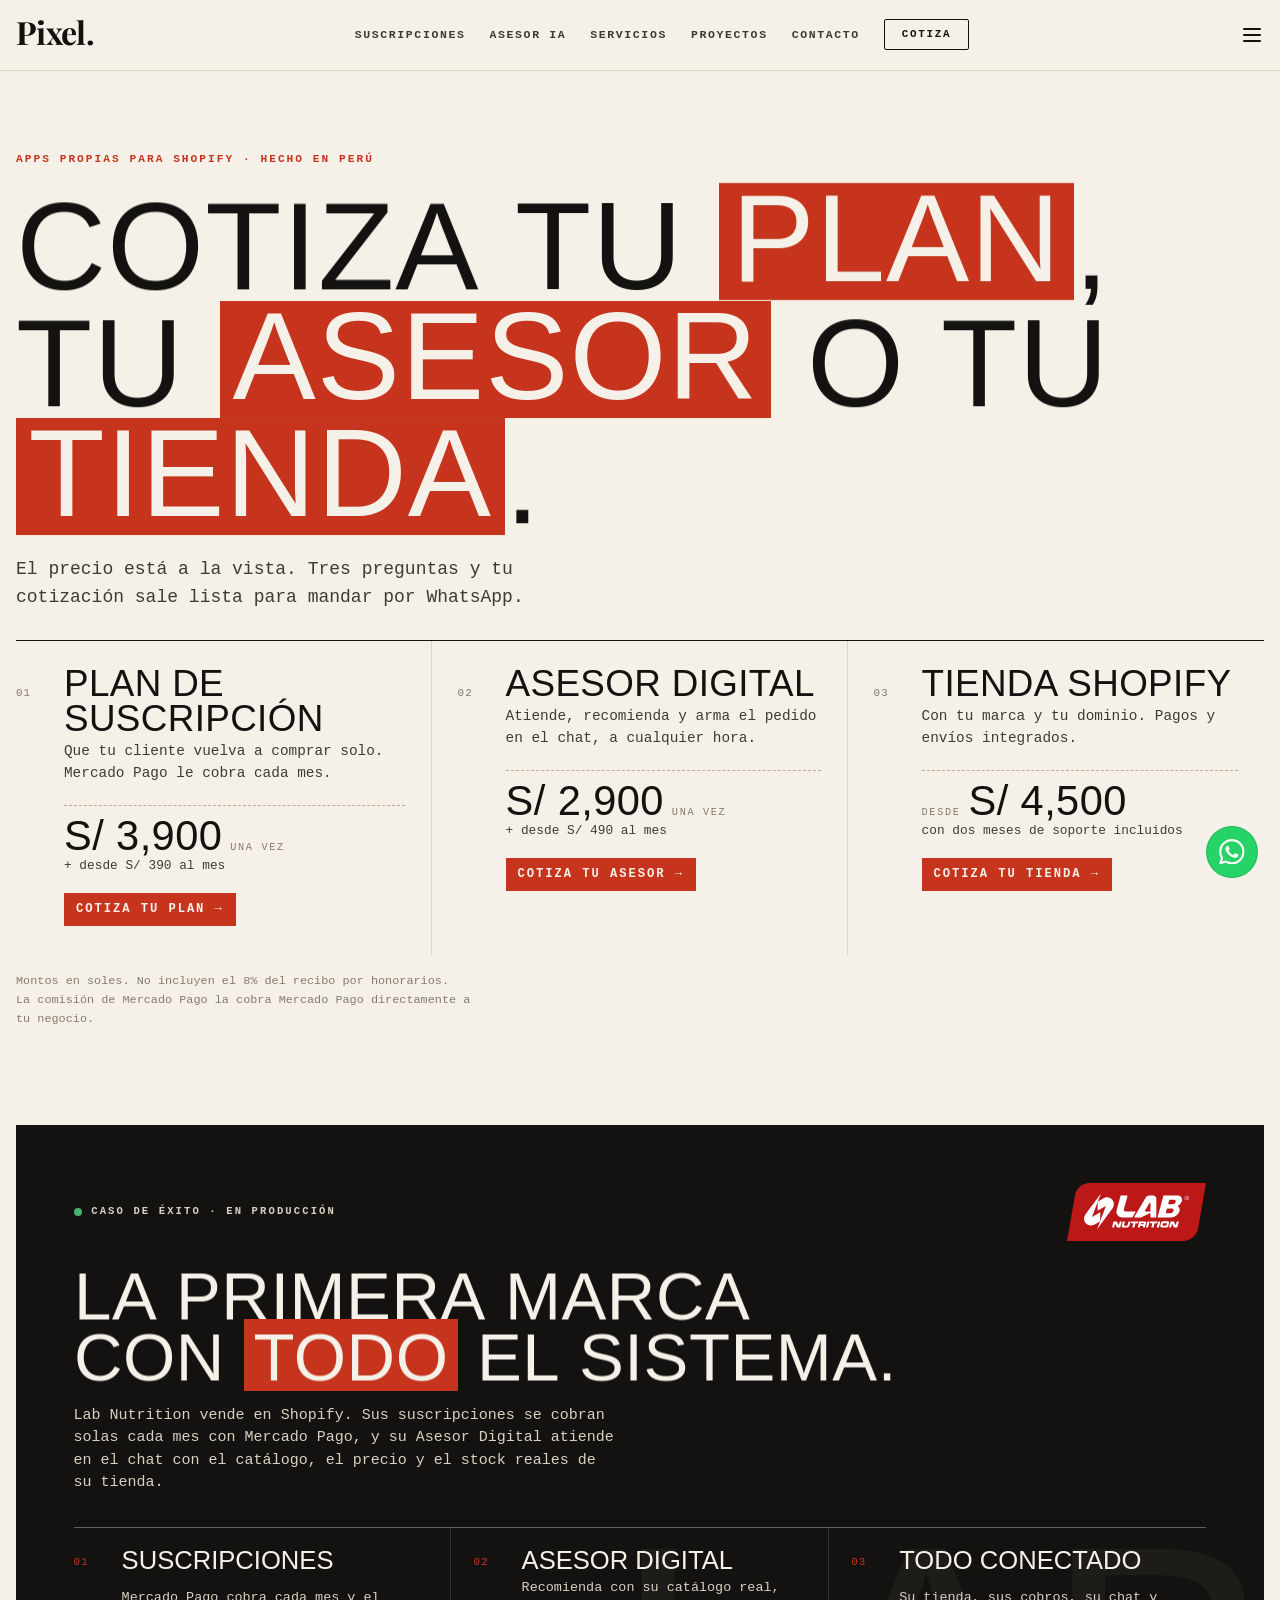
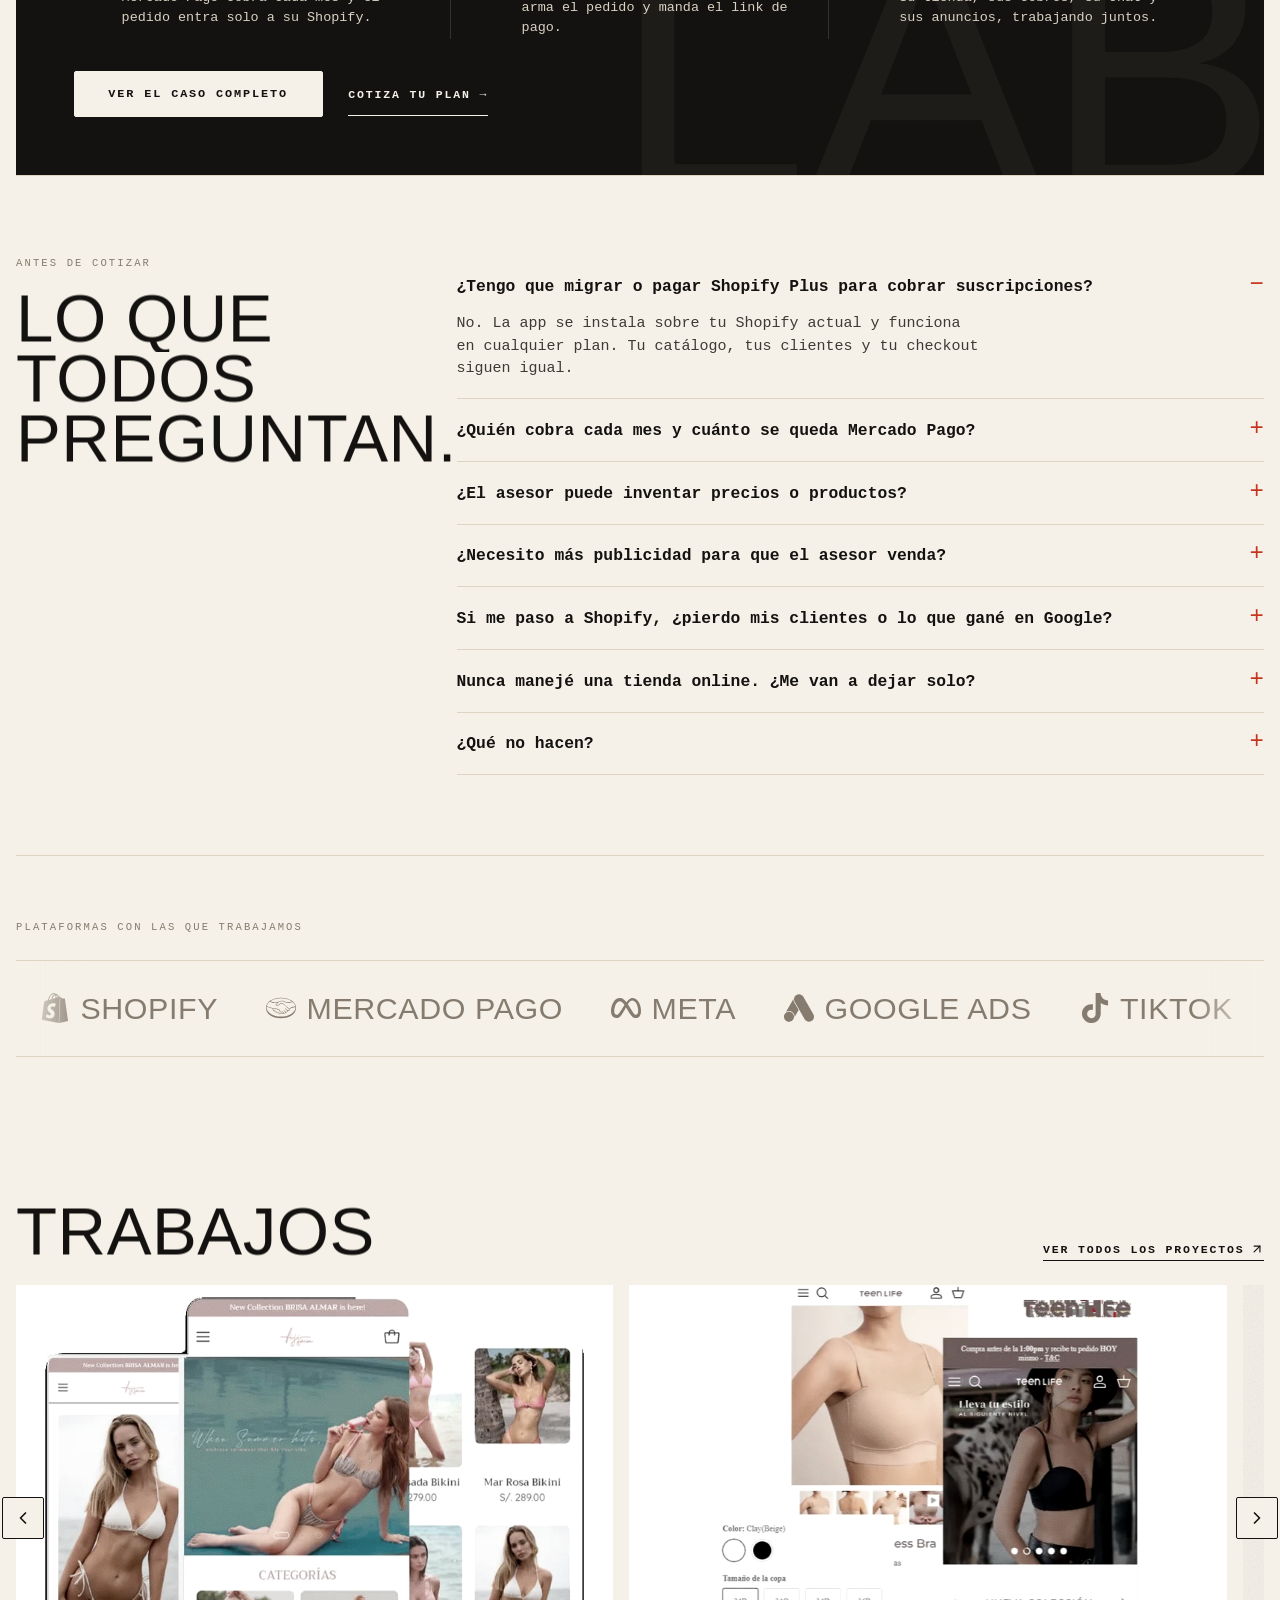
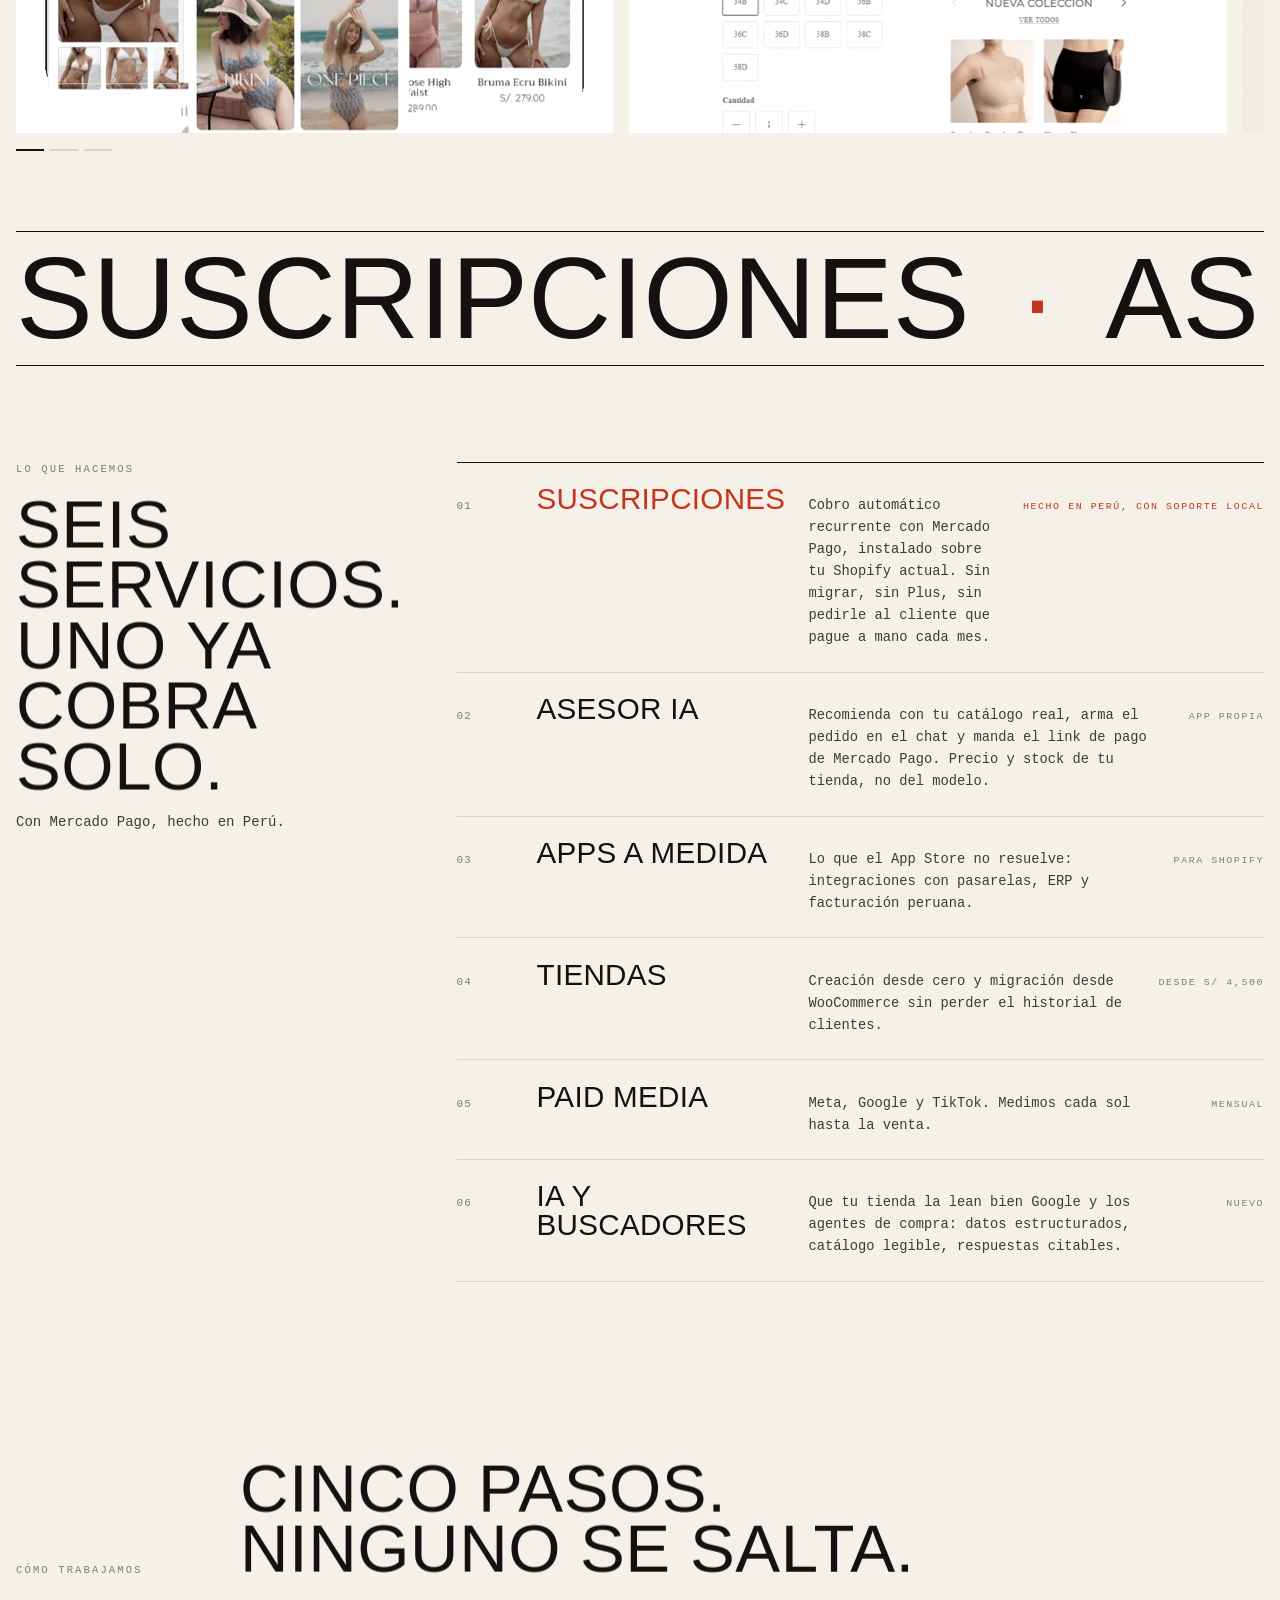
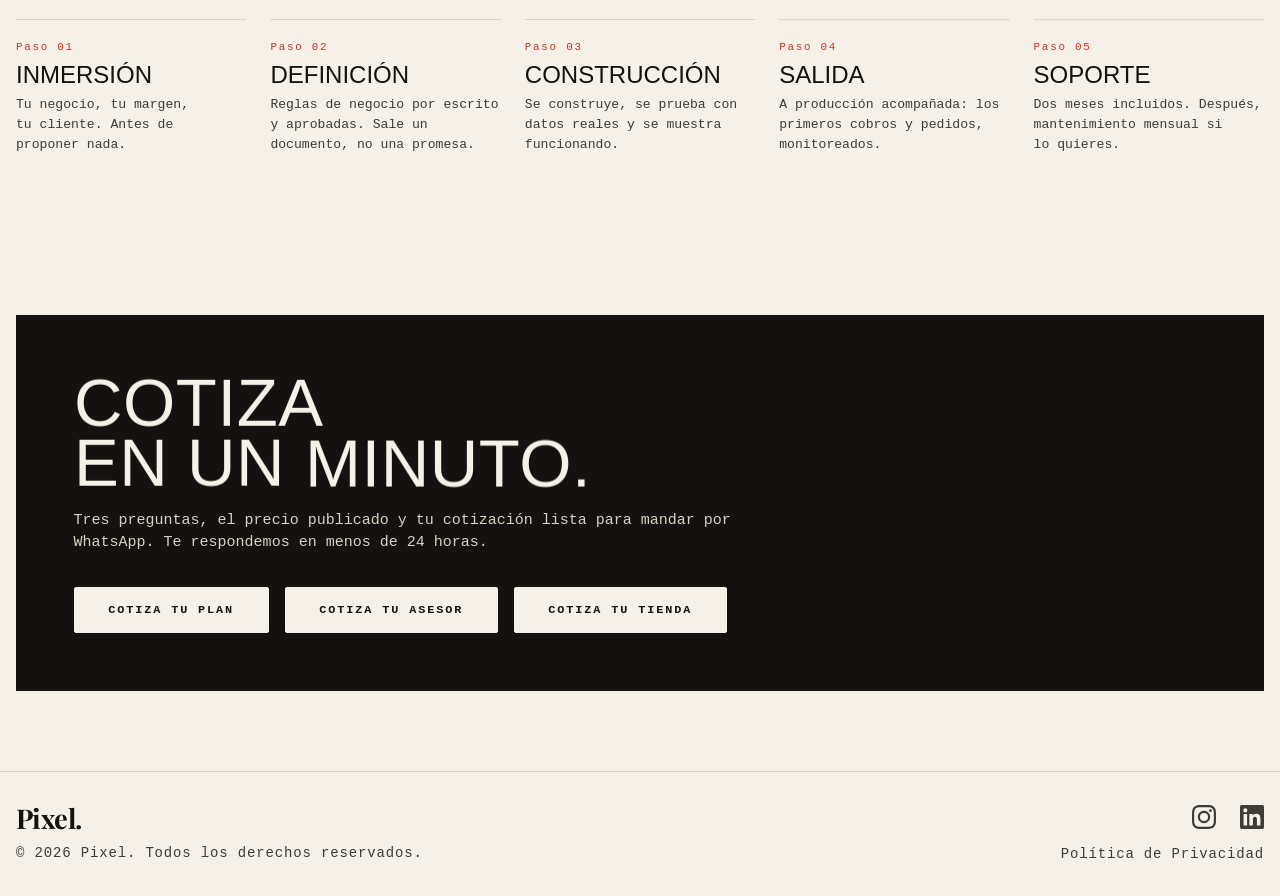
==== commit 22123d48: "Precios en el inicio, Proyectos nuevo con Lab Nutrition y web más rápida Inicio - Los precios viven " ====
--- a/index.html
+++ b/index.html
@@ -21,14 +21,18 @@
   <meta name="twitter:card" content="summary_large_image">
 
   <link rel="icon" href="favicon.svg" type="image/svg+xml">
-
-  <script src="https://cdn.tailwindcss.com"></script>
+  <meta name="theme-color" content="#F5F1E8">
+
+  <!-- Fuentes servidas desde la propia web. Las dos que pintan la portada se piden primero. -->
+  <link rel="preload" href="fonts/bebas-neue-400.woff2" as="font" type="font/woff2" crossorigin>
+  <link rel="preload" href="fonts/ibm-plex-mono-400.woff2" as="font" type="font/woff2" crossorigin>
   <link rel="stylesheet" href="base.css">
-  <link
-    href="https://fonts.googleapis.com/css2?family=Bebas+Neue&family=Playfair+Display:wght@700&family=IBM+Plex+Mono:wght@400;600&family=Inter:wght@600;900&display=swap"
-    rel="stylesheet">
-  <link rel="stylesheet" href="https://cdnjs.cloudflare.com/ajax/libs/font-awesome/6.5.2/css/all.min.css">
   <style>
+    @font-face { font-family: 'Bebas Neue'; font-style: normal; font-weight: 400; font-display: swap; src: url(fonts/bebas-neue-400.woff2) format('woff2'); }
+    @font-face { font-family: 'IBM Plex Mono'; font-style: normal; font-weight: 400; font-display: swap; src: url(fonts/ibm-plex-mono-400.woff2) format('woff2'); }
+    @font-face { font-family: 'IBM Plex Mono'; font-style: normal; font-weight: 600; font-display: swap; src: url(fonts/ibm-plex-mono-600.woff2) format('woff2'); }
+    @font-face { font-family: 'Playfair Display'; font-style: normal; font-weight: 700; font-display: swap; src: url(fonts/playfair-display-700.woff2) format('woff2'); }
+
     body {
       cursor: auto;
     }
@@ -37,38 +41,52 @@
       cursor: pointer;
     }
 
+    /* Plataformas: ícono y nombre en la letra de la marca. Sin imágenes de otro servidor. */
+    .marquee-track {
+      gap: 0;
+    }
+
     .logo-box {
-      width: 200px;
-      height: 70px;
-      display: flex;
+      display: inline-flex;
       align-items: center;
-      justify-content: center;
-    }
-
-    .logo-box img {
-      max-width: 100%;
-      max-height: 100%;
-      width: auto;
-      height: auto;
-      display: block;
-    }
-
-    .logo-box img.logo--meta,
-    .logo-box img.logo--shopify {
-      max-width: 82%;
-      max-height: 82%;
+      gap: .65rem;
+      height: 56px;
+      padding: 0 1.5rem;
+      color: var(--muted);
+      transition: color .3s ease;
+    }
+
+    .logo-box:hover {
+      color: var(--tinta);
+    }
+
+    .logo-box svg {
+      width: 30px;
+      height: 30px;
+      flex: 0 0 auto;
+    }
+
+    .logo-box span {
+      font-family: var(--fuente-display);
+      font-size: 1.9rem;
+      line-height: 1;
+      text-transform: uppercase;
+      letter-spacing: .02em;
     }
 
     @media (max-width: 767px) {
       .logo-box {
-        width: 150px;
-        height: 56px;
-      }
-
-      .logo-box img.logo--meta,
-      .logo-box img.logo--shopify {
-        max-width: 80%;
-        max-height: 80%;
+        height: 48px;
+        padding: 0 1rem;
+      }
+
+      .logo-box svg {
+        width: 24px;
+        height: 24px;
+      }
+
+      .logo-box span {
+        font-size: 1.5rem;
       }
     }
 
@@ -143,8 +161,42 @@
       right: -14px;
     }
 
-    .arrow i {
-      color: var(--gris-oscuro);
+    .arrow {
+      color: var(--tinta);
+    }
+
+    .arrow:hover {
+      color: var(--fondo-crema);
+    }
+
+    .arrow svg {
+      width: 20px;
+      height: 20px;
+    }
+
+    /* Enlace corto con flecha: "Ver todos los proyectos". */
+    .ver-mas {
+      display: inline-flex;
+      align-items: center;
+      gap: .35rem;
+      font-size: .72rem;
+      letter-spacing: .16em;
+      text-transform: uppercase;
+      font-weight: 600;
+      color: var(--tinta);
+      border-bottom: 1px solid var(--tinta);
+      padding-bottom: 2px;
+      transition: color .2s ease, border-color .2s ease;
+    }
+
+    .ver-mas:hover {
+      color: var(--rojo-acento);
+      border-color: var(--rojo-acento);
+    }
+
+    .ver-mas .ico {
+      width: 14px;
+      height: 14px;
     }
 
     /* ===== Home: portada con puertas, objeciones, precios, barra fija y cotizador ===== */
@@ -281,6 +333,57 @@
       display: none;
     }
 
+    /* El precio vive en la puerta: monto grande, condición chica, mensualidad debajo. */
+    .puerta__precio {
+      grid-column: 2 / 4;
+      display: flex;
+      flex-wrap: wrap;
+      align-items: baseline;
+      gap: .1rem .5rem;
+      margin-top: .5rem;
+      padding-top: .6rem;
+      border-top: 1px dashed var(--linea-fuerte);
+      font-size: .8rem;
+      line-height: 1.45;
+      color: var(--gris-oscuro);
+    }
+
+    .puerta__precio b {
+      font-family: var(--fuente-display);
+      font-weight: 400;
+      font-size: 2rem;
+      line-height: .95;
+      letter-spacing: .01em;
+      color: var(--tinta);
+      font-variant-numeric: tabular-nums;
+      transition: color .25s ease;
+    }
+
+    .puerta__precio small {
+      font-size: .64rem;
+      letter-spacing: .16em;
+      text-transform: uppercase;
+      color: var(--muted);
+    }
+
+    .puerta__precio em {
+      flex-basis: 100%;
+      font-style: normal;
+    }
+
+    .puerta:hover .puerta__precio b,
+    .puerta:focus-visible .puerta__precio b {
+      color: var(--rojo-acento);
+    }
+
+    .puertas__nota {
+      margin-top: 1.1rem;
+      font-size: .74rem;
+      line-height: 1.6;
+      color: var(--muted);
+      max-width: 72ch;
+    }
+
     /* Celulares angostos (360-375 px): el título entra en una línea al lado del botón. */
     @media (max-width: 389px) {
       .puerta .idx__t {
@@ -336,42 +439,206 @@
       .puerta__largo {
         display: inline;
       }
-    }
-
-    /* Precios a la vista: tres columnas con filete. */
-    .precios {
+
+      .puerta__precio {
+        grid-column: 2;
+        margin-top: 1rem;
+      }
+
+      .puerta__precio b {
+        font-size: 2.6rem;
+      }
+    }
+
+    /* Caso de éxito: Lab Nutrition. Bloque de tinta, logo de la marca y lo que corre en su tienda. */
+    .lab {
+      background: var(--tinta);
+      color: var(--fondo-crema);
+      padding: clamp(1.8rem, 5vw, 3.6rem);
+      margin: 1rem 0 0;
+      position: relative;
+      overflow: hidden;
+    }
+
+    .lab::before {
+      content: 'LAB';
+      position: absolute;
+      right: -.04em;
+      bottom: -.2em;
+      font-family: var(--fuente-display);
+      font-size: clamp(9rem, 30vw, 22rem);
+      line-height: 1;
+      color: rgba(245, 241, 232, .045);
+      pointer-events: none;
+      user-select: none;
+    }
+
+    .lab > * {
+      position: relative;
+    }
+
+    .lab__cab {
+      display: flex;
+      flex-wrap: wrap;
+      align-items: center;
+      justify-content: space-between;
+      gap: 1rem 1.5rem;
+      margin-bottom: 1.6rem;
+    }
+
+    .lab__k {
+      display: inline-flex;
+      align-items: center;
+      gap: .6rem;
+      font-size: .66rem;
+      letter-spacing: .2em;
+      text-transform: uppercase;
+      font-weight: 600;
+      color: #D9D1C2;
+    }
+
+    .vivo {
+      width: 8px;
+      height: 8px;
+      border-radius: 50%;
+      background: #43B36F;
+      flex: 0 0 auto;
+      animation: vivo 2.2s ease-out infinite;
+    }
+
+    @keyframes vivo {
+      0% { box-shadow: 0 0 0 0 rgba(67, 179, 111, .55) }
+      70% { box-shadow: 0 0 0 10px rgba(67, 179, 111, 0) }
+      100% { box-shadow: 0 0 0 0 rgba(67, 179, 111, 0) }
+    }
+
+    .lab__marca {
+      display: block;
+      line-height: 0;
+      transition: transform .3s var(--suave);
+    }
+
+    .lab__marca:hover {
+      transform: translateY(-2px);
+    }
+
+    .lab__marca img {
+      height: 46px;
+      width: auto;
+    }
+
+    .lab .headline {
+      color: var(--fondo-crema);
+    }
+
+    .lab__p {
+      margin-top: 1.1rem;
+      max-width: 62ch;
+      color: #D9D1C2;
+    }
+
+    .lab__mods {
+      list-style: none;
+      margin: 2rem 0 0;
+      padding: 0;
+      border-top: 1px solid rgba(245, 241, 232, .35);
+    }
+
+    .lab__mods li {
       display: grid;
-      gap: 2.6rem;
-      margin-top: 2.4rem;
-    }
-
-    @media (min-width: 900px) {
-      .precios {
-        grid-template-columns: repeat(3, 1fr);
-        gap: 2.2rem;
-      }
-    }
-
-    .precio-col {
-      border-top: 1px solid var(--tinta);
-      padding-top: 1rem;
-      display: flex;
-      flex-direction: column;
-    }
-
-    .precio-col h3 {
+      grid-template-columns: 2.2rem 1fr;
+      gap: .25rem .8rem;
+      padding: 1rem 0;
+      border-bottom: 1px solid rgba(245, 241, 232, .14);
+    }
+
+    .lab__mods b {
       font-family: var(--fuente-display);
       font-weight: 400;
       font-size: 1.6rem;
-      line-height: .95;
+      line-height: 1;
       text-transform: uppercase;
+      color: var(--fondo-crema);
+    }
+
+    .lab__mods li > span:last-child {
+      grid-column: 2;
+      font-size: .84rem;
+      color: #D9D1C2;
+    }
+
+    .lab__n {
+      font-size: .68rem;
+      letter-spacing: .1em;
+      color: var(--rojo-acento);
+      padding-top: .35rem;
+    }
+
+    .lab__pie {
+      display: flex;
+      flex-wrap: wrap;
+      align-items: center;
+      gap: .9rem 1.6rem;
+      margin-top: 2rem;
+    }
+
+    .lab .btn {
+      background: var(--fondo-crema);
       color: var(--tinta);
-      margin: .5rem 0 .4rem;
-    }
-
-    .precio-col .btn {
-      margin-top: 1.1rem;
-      text-align: center;
+      border-color: var(--fondo-crema);
+    }
+
+    .lab .btn:hover {
+      background: var(--rojo-acento);
+      border-color: var(--rojo-acento);
+      color: var(--fondo-crema);
+    }
+
+    .lab__cot {
+      font-size: .72rem;
+      letter-spacing: .16em;
+      text-transform: uppercase;
+      font-weight: 600;
+      color: var(--fondo-crema);
+      border-bottom: 1px solid currentColor;
+      padding: .3rem 0 2px;
+      min-height: 44px;
+      transition: color .2s ease;
+    }
+
+    .lab__cot:hover {
+      color: #FF8A70;
+    }
+
+    @media (min-width: 900px) {
+      .lab__mods {
+        display: grid;
+        grid-template-columns: repeat(3, 1fr);
+      }
+
+      .lab__mods li {
+        border-bottom: 0;
+        border-right: 1px solid rgba(245, 241, 232, .14);
+        padding: 1.3rem 1.4rem 0 0;
+      }
+
+      .lab__mods li + li {
+        padding-left: 1.4rem;
+      }
+
+      .lab__mods li:last-child {
+        border-right: 0;
+      }
+
+      .lab__marca img {
+        height: 58px;
+      }
+    }
+
+    @media (max-width: 640px) {
+      .lab__pie .btn {
+        width: 100%;
+      }
     }
 
     /* Cotizador: hoja que sube en el celular, panel centrado en escritorio. */
@@ -587,10 +854,11 @@
       margin-top: 1.3rem;
     }
 
-    .cot__wa i {
+    .cot__wa svg {
+      width: 1.1rem;
+      height: 1.1rem;
       margin-right: .45rem;
-      font-size: 1rem;
-      vertical-align: -1px;
+      vertical-align: -3px;
     }
 
     .cot__pie {
@@ -649,6 +917,11 @@
         color: var(--tinta);
       }
 
+      .barra-cot__wa svg {
+        width: 1.5rem;
+        height: 1.5rem;
+      }
+
       .whatsapp-float {
         display: none;
       }
@@ -666,14 +939,10 @@
     "name": "Pixel Digital",
     "alternateName": "PIXEL",
     "url": "https://pixeldigital.vercel.app/",
-    "description": "Agencia peruana de ecommerce y Shopify Partner con apps propias. Construye suscripciones con cobro automatico por Mercado Pago, apps Shopify a medida, tiendas nuevas y migraciones.",
-    "slogan": "Shopify Partner con apps propias",
+    "description": "Agencia peruana de ecommerce que desarrolla apps propias para Shopify: suscripciones con cobro automatico por Mercado Pago, Asesor Digital, apps a medida, tiendas nuevas y migraciones.",
+    "slogan": "Apps propias para Shopify, hechas en Peru",
     "founder": { "@type": "Person", "name": "Israel Sarmiento", "jobTitle": "Fundador" },
-    "areaServed": [
-      { "@type": "Country", "name": "Peru" },
-      { "@type": "Country", "name": "Chile" },
-      { "@type": "Country", "name": "Colombia" }
-    ],
+    "areaServed": { "@type": "Country", "name": "Peru" },
     "knowsLanguage": ["es", "en"],
     "knowsAbout": [
       "Shopify", "suscripciones en Shopify", "cobro recurrente", "Mercado Pago",
@@ -705,9 +974,40 @@
     }
   }
   </script>
+  <!-- Meta Pixel · Pixel Digital -->
+  <script>
+  !function(f,b,e,v,n,t,s){if(f.fbq)return;n=f.fbq=function(){n.callMethod?
+  n.callMethod.apply(n,arguments):n.queue.push(arguments)};if(!f._fbq)f._fbq=n;
+  n.push=n;n.loaded=!0;n.version='2.0';n.queue=[];t=b.createElement(e);t.async=!0;
+  t.src=v;s=b.getElementsByTagName(e)[0];s.parentNode.insertBefore(t,s)}(window,
+  document,'script','https://connect.facebook.net/en_US/fbevents.js');
+  fbq('init', '4748549178756369');
+  fbq('track', 'PageView');
+  </script>
+  <noscript><img height="1" width="1" style="display:none" alt=""
+  src="https://www.facebook.com/tr?id=4748549178756369&ev=PageView&noscript=1"/></noscript>
+  <!-- Fin Meta Pixel -->
+  <!-- Tailwind compilado (antes venía del CDN). Va al final del head, como lo inyectaba el CDN. -->
+  <link rel="stylesheet" href="tw.css">
 </head>
 
 <body>
+  <svg class="sprite" width="0" height="0" aria-hidden="true" focusable="false">
+    <symbol id="i-menu" viewBox="0 0 24 24" fill="none" stroke="currentColor" stroke-width="2" stroke-linecap="round" stroke-linejoin="round"><line x1="4" x2="20" y1="12" y2="12"/> <line x1="4" x2="20" y1="6" y2="6"/> <line x1="4" x2="20" y1="18" y2="18"/></symbol>
+    <symbol id="i-x" viewBox="0 0 24 24" fill="none" stroke="currentColor" stroke-width="2" stroke-linecap="round" stroke-linejoin="round"><path d="M18 6 6 18"/> <path d="m6 6 12 12"/></symbol>
+    <symbol id="i-chevron-left" viewBox="0 0 24 24" fill="none" stroke="currentColor" stroke-width="2" stroke-linecap="round" stroke-linejoin="round"><path d="m15 18-6-6 6-6"/></symbol>
+    <symbol id="i-chevron-right" viewBox="0 0 24 24" fill="none" stroke="currentColor" stroke-width="2" stroke-linecap="round" stroke-linejoin="round"><path d="m9 18 6-6-6-6"/></symbol>
+    <symbol id="i-arrow-up-right" viewBox="0 0 24 24" fill="none" stroke="currentColor" stroke-width="2" stroke-linecap="round" stroke-linejoin="round"><path d="M7 7h10v10"/> <path d="M7 17 17 7"/></symbol>
+    <symbol id="i-whatsapp" viewBox="0 0 24 24"><path fill="currentColor" d="M17.472 14.382c-.297-.149-1.758-.867-2.03-.967-.273-.099-.471-.148-.67.15-.197.297-.767.966-.94 1.164-.173.199-.347.223-.644.075-.297-.15-1.255-.463-2.39-1.475-.883-.788-1.48-1.761-1.653-2.059-.173-.297-.018-.458.13-.606.134-.133.298-.347.446-.52.149-.174.198-.298.298-.497.099-.198.05-.371-.025-.52-.075-.149-.669-1.612-.916-2.207-.242-.579-.487-.5-.669-.51-.173-.008-.371-.01-.57-.01-.198 0-.52.074-.792.372-.272.297-1.04 1.016-1.04 2.479 0 1.462 1.065 2.875 1.213 3.074.149.198 2.096 3.2 5.077 4.487.709.306 1.262.489 1.694.625.712.227 1.36.195 1.871.118.571-.085 1.758-.719 2.006-1.413.248-.694.248-1.289.173-1.413-.074-.124-.272-.198-.57-.347m-5.421 7.403h-.004a9.87 9.87 0 01-5.031-1.378l-.361-.214-3.741.982.998-3.648-.235-.374a9.86 9.86 0 01-1.51-5.26c.001-5.45 4.436-9.884 9.888-9.884 2.64 0 5.122 1.03 6.988 2.898a9.825 9.825 0 012.893 6.994c-.003 5.45-4.437 9.884-9.885 9.884m8.413-18.297A11.815 11.815 0 0012.05 0C5.495 0 .16 5.335.157 11.892c0 2.096.547 4.142 1.588 5.945L.057 24l6.305-1.654a11.882 11.882 0 005.683 1.448h.005c6.554 0 11.89-5.335 11.893-11.893a11.821 11.821 0 00-3.48-8.413Z"/></symbol>
+    <symbol id="i-instagram" viewBox="0 0 24 24"><path fill="currentColor" d="M7.0301.084c-1.2768.0602-2.1487.264-2.911.5634-.7888.3075-1.4575.72-2.1228 1.3877-.6652.6677-1.075 1.3368-1.3802 2.127-.2954.7638-.4956 1.6365-.552 2.914-.0564 1.2775-.0689 1.6882-.0626 4.947.0062 3.2586.0206 3.6671.0825 4.9473.061 1.2765.264 2.1482.5635 2.9107.308.7889.72 1.4573 1.388 2.1228.6679.6655 1.3365 1.0743 2.1285 1.38.7632.295 1.6361.4961 2.9134.552 1.2773.056 1.6884.069 4.9462.0627 3.2578-.0062 3.668-.0207 4.9478-.0814 1.28-.0607 2.147-.2652 2.9098-.5633.7889-.3086 1.4578-.72 2.1228-1.3881.665-.6682 1.0745-1.3378 1.3795-2.1284.2957-.7632.4966-1.636.552-2.9124.056-1.2809.0692-1.6898.063-4.948-.0063-3.2583-.021-3.6668-.0817-4.9465-.0607-1.2797-.264-2.1487-.5633-2.9117-.3084-.7889-.72-1.4568-1.3876-2.1228C21.2982 1.33 20.628.9208 19.8378.6165 19.074.321 18.2017.1197 16.9244.0645 15.6471.0093 15.236-.005 11.977.0014 8.718.0076 8.31.0215 7.0301.0839m.1402 21.6932c-1.17-.0509-1.8053-.2453-2.2287-.408-.5606-.216-.96-.4771-1.3819-.895-.422-.4178-.6811-.8186-.9-1.378-.1644-.4234-.3624-1.058-.4171-2.228-.0595-1.2645-.072-1.6442-.079-4.848-.007-3.2037.0053-3.583.0607-4.848.05-1.169.2456-1.805.408-2.2282.216-.5613.4762-.96.895-1.3816.4188-.4217.8184-.6814 1.3783-.9003.423-.1651 1.0575-.3614 2.227-.4171 1.2655-.06 1.6447-.072 4.848-.079 3.2033-.007 3.5835.005 4.8495.0608 1.169.0508 1.8053.2445 2.228.408.5608.216.96.4754 1.3816.895.4217.4194.6816.8176.9005 1.3787.1653.4217.3617 1.056.4169 2.2263.0602 1.2655.0739 1.645.0796 4.848.0058 3.203-.0055 3.5834-.061 4.848-.051 1.17-.245 1.8055-.408 2.2294-.216.5604-.4763.96-.8954 1.3814-.419.4215-.8181.6811-1.3783.9-.4224.1649-1.0577.3617-2.2262.4174-1.2656.0595-1.6448.072-4.8493.079-3.2045.007-3.5825-.006-4.848-.0608M16.953 5.5864A1.44 1.44 0 1 0 18.39 4.144a1.44 1.44 0 0 0-1.437 1.4424M5.8385 12.012c.0067 3.4032 2.7706 6.1557 6.173 6.1493 3.4026-.0065 6.157-2.7701 6.1506-6.1733-.0065-3.4032-2.771-6.1565-6.174-6.1498-3.403.0067-6.156 2.771-6.1496 6.1738M8 12.0077a4 4 0 1 1 4.008 3.9921A3.9996 3.9996 0 0 1 8 12.0077"/></symbol>
+    <symbol id="i-linkedin" viewBox="0 0 24 24"><path fill="currentColor" d="M20.447 20.452h-3.554v-5.569c0-1.328-.027-3.037-1.852-3.037-1.853 0-2.136 1.445-2.136 2.939v5.667H9.351V9h3.414v1.561h.046c.477-.9 1.637-1.85 3.37-1.85 3.601 0 4.267 2.37 4.267 5.455v6.286zM5.337 7.433c-1.144 0-2.063-.926-2.063-2.065 0-1.138.92-2.063 2.063-2.063 1.14 0 2.064.925 2.064 2.063 0 1.139-.925 2.065-2.064 2.065zm1.782 13.019H3.555V9h3.564v11.452zM22.225 0H1.771C.792 0 0 .774 0 1.729v20.542C0 23.227.792 24 1.771 24h20.451C23.2 24 24 23.227 24 22.271V1.729C24 .774 23.2 0 22.222 0h.003z"/></symbol>
+    <symbol id="i-meta" viewBox="0 0 24 24"><path fill="currentColor" d="M6.915 4.03c-1.968 0-3.683 1.28-4.871 3.113C.704 9.208 0 11.883 0 14.449c0 .706.07 1.369.21 1.973a6.624 6.624 0 0 0 .265.86 5.297 5.297 0 0 0 .371.761c.696 1.159 1.818 1.927 3.593 1.927 1.497 0 2.633-.671 3.965-2.444.76-1.012 1.144-1.626 2.663-4.32l.756-1.339.186-.325c.061.1.121.196.183.3l2.152 3.595c.724 1.21 1.665 2.556 2.47 3.314 1.046.987 1.992 1.22 3.06 1.22 1.075 0 1.876-.355 2.455-.843a3.743 3.743 0 0 0 .81-.973c.542-.939.861-2.127.861-3.745 0-2.72-.681-5.357-2.084-7.45-1.282-1.912-2.957-2.93-4.716-2.93-1.047 0-2.088.467-3.053 1.308-.652.57-1.257 1.29-1.82 2.05-.69-.875-1.335-1.547-1.958-2.056-1.182-.966-2.315-1.303-3.454-1.303zm10.16 2.053c1.147 0 2.188.758 2.992 1.999 1.132 1.748 1.647 4.195 1.647 6.4 0 1.548-.368 2.9-1.839 2.9-.58 0-1.027-.23-1.664-1.004-.496-.601-1.343-1.878-2.832-4.358l-.617-1.028a44.908 44.908 0 0 0-1.255-1.98c.07-.109.141-.224.211-.327 1.12-1.667 2.118-2.602 3.358-2.602zm-10.201.553c1.265 0 2.058.791 2.675 1.446.307.327.737.871 1.234 1.579l-1.02 1.566c-.757 1.163-1.882 3.017-2.837 4.338-1.191 1.649-1.81 1.817-2.486 1.817-.524 0-1.038-.237-1.383-.794-.263-.426-.464-1.13-.464-2.046 0-2.221.63-4.535 1.66-6.088.454-.687.964-1.226 1.533-1.533a2.264 2.264 0 0 1 1.088-.285z"/></symbol>
+    <symbol id="i-tiktok" viewBox="0 0 24 24"><path fill="currentColor" d="M12.525.02c1.31-.02 2.61-.01 3.91-.02.08 1.53.63 3.09 1.75 4.17 1.12 1.11 2.7 1.62 4.24 1.79v4.03c-1.44-.05-2.89-.35-4.2-.97-.57-.26-1.1-.59-1.62-.93-.01 2.92.01 5.84-.02 8.75-.08 1.4-.54 2.79-1.35 3.94-1.31 1.92-3.58 3.17-5.91 3.21-1.43.08-2.86-.31-4.08-1.03-2.02-1.19-3.44-3.37-3.65-5.71-.02-.5-.03-1-.01-1.49.18-1.9 1.12-3.72 2.58-4.96 1.66-1.44 3.98-2.13 6.15-1.72.02 1.48-.04 2.96-.04 4.44-.99-.32-2.15-.23-3.02.37-.63.41-1.11 1.04-1.36 1.75-.21.51-.15 1.07-.14 1.61.24 1.64 1.82 3.02 3.5 2.87 1.12-.01 2.19-.66 2.77-1.61.19-.33.4-.67.41-1.06.1-1.79.06-3.57.07-5.36.01-4.03-.01-8.05.02-12.07z"/></symbol>
+    <symbol id="i-googleads" viewBox="0 0 24 24"><path fill="currentColor" d="M3.9998 22.9291C1.7908 22.9291 0 21.1383 0 18.9293s1.7908-3.9998 3.9998-3.9998 3.9998 1.7908 3.9998 3.9998-1.7908 3.9998-3.9998 3.9998zm19.4643-6.0004L15.4632 3.072C14.3586 1.1587 11.9121.5028 9.9988 1.6074S7.4295 5.1585 8.5341 7.0718l8.0009 13.8567c1.1046 1.9133 3.5511 2.5679 5.4644 1.4646 1.9134-1.1046 2.568-3.5511 1.4647-5.4644zM7.5137 4.8438L1.5645 15.1484A4.5 4.5 0 0 1 4 14.4297c2.5597-.0075 4.6248 2.1585 4.4941 4.7148l3.2168-5.5723-3.6094-6.25c-.4499-.7793-.6322-1.6394-.5878-2.4784z"/></symbol>
+    <symbol id="i-shopify" viewBox="0 0 24 24"><path fill="currentColor" d="M15.337 23.979l7.216-1.561s-2.604-17.613-2.625-17.73c-.018-.116-.114-.192-.211-.192s-1.929-.136-1.929-.136-1.275-1.274-1.439-1.411c-.045-.037-.075-.057-.121-.074l-.914 21.104h.023zM11.71 11.305s-.81-.424-1.774-.424c-1.447 0-1.504.906-1.504 1.141 0 1.232 3.24 1.715 3.24 4.629 0 2.295-1.44 3.76-3.406 3.76-2.354 0-3.54-1.465-3.54-1.465l.646-2.086s1.245 1.066 2.28 1.066c.675 0 .975-.545.975-.932 0-1.619-2.654-1.694-2.654-4.359-.034-2.237 1.571-4.416 4.827-4.416 1.257 0 1.875.361 1.875.361l-.945 2.715-.02.01zM11.17.83c.136 0 .271.038.405.135-.984.465-2.064 1.639-2.508 3.992-.656.213-1.293.405-1.889.578C7.697 3.75 8.951.84 11.17.84V.83zm1.235 2.949v.135c-.754.232-1.583.484-2.394.736.466-1.777 1.333-2.645 2.085-2.971.193.501.309 1.176.309 2.1zm.539-2.234c.694.074 1.141.867 1.429 1.755-.349.114-.735.231-1.158.366v-.252c0-.752-.096-1.371-.271-1.871v.002zm2.992 1.289c-.02 0-.06.021-.078.021s-.289.075-.714.21c-.423-1.233-1.176-2.37-2.508-2.37h-.115C12.135.209 11.669 0 11.265 0 8.159 0 6.675 3.877 6.21 5.846c-1.194.365-2.063.636-2.16.674-.675.213-.694.232-.772.87-.075.462-1.83 14.063-1.83 14.063L15.009 24l.927-21.166z"/></symbol>
+    <symbol id="i-mercadopago" viewBox="0 0 24 24"><path fill="currentColor" d="M11.115 16.479a.93.927 0 0 1-.939-.886c-.002-.042-.006-.155-.103-.155-.04 0-.074.023-.113.059-.112.103-.254.206-.46.206a.816.814 0 0 1-.305-.066c-.535-.214-.542-.578-.521-.725.006-.038.007-.08-.02-.11l-.032-.03h-.034c-.027 0-.055.012-.093.039a.788.786 0 0 1-.454.16.7.699 0 0 1-.253-.05c-.708-.27-.65-.928-.617-1.126.005-.041-.005-.072-.03-.092l-.05-.04-.047.043a.728.726 0 0 1-.505.203.73.728 0 0 1-.732-.725c0-.4.328-.722.732-.722.364 0 .675.27.721.63l.026.195.11-.165c.01-.018.307-.46.852-.46.102 0 .21.016.316.05.434.13.508.52.519.68.008.094.075.1.09.1.037 0 .064-.024.083-.045a.746.744 0 0 1 .54-.225c.128 0 .263.03.402.09.69.293.379 1.158.374 1.167-.058.144-.061.207-.005.244l.027.013h.02c.03 0 .07-.014.134-.035.093-.032.235-.08.367-.08a.944.942 0 0 1 .94.93.936.934 0 0 1-.94.928zm7.302-4.171c-1.138-.98-3.768-3.24-4.481-3.77-.406-.302-.685-.462-.928-.533a1.559 1.554 0 0 0-.456-.07c-.182 0-.376.032-.58.095-.46.145-.918.505-1.362.854l-.023.018c-.414.324-.84.66-1.164.73a1.986 1.98 0 0 1-.43.049c-.362 0-.687-.104-.81-.258-.02-.025-.007-.066.04-.125l.008-.008 1-1.067c.783-.774 1.525-1.506 3.23-1.545h.085c1.062 0 2.12.469 2.24.524a7.03 7.03 0 0 0 3.056.724c1.076 0 2.188-.263 3.354-.795a9.135 9.11 0 0 0-.405-.317c-1.025.44-2.003.66-2.946.66-.962 0-1.925-.229-2.858-.68-.05-.022-1.22-.567-2.44-.57-.032 0-.065 0-.096.002-1.434.033-2.24.536-2.782.976-.528.013-.982.138-1.388.25-.361.1-.673.186-.979.185-.125 0-.35-.01-.37-.012-.35-.01-2.115-.437-3.518-.962-.143.1-.28.203-.415.31 1.466.593 3.25 1.053 3.812 1.089.157.01.323.027.491.027.372 0 .744-.103 1.104-.203.213-.059.446-.123.692-.17l-.196.194-1.017 1.087c-.08.08-.254.294-.14.557a.705.703 0 0 0 .268.292c.243.162.677.27 1.08.271.152 0 .297-.015.43-.044.427-.095.874-.448 1.349-.82.377-.296.913-.672 1.323-.782a1.494 1.49 0 0 1 .37-.05.611.61 0 0 1 .095.005c.27.034.533.125 1.003.472.835.62 4.531 3.815 4.566 3.846.002.002.238.203.22.537-.007.186-.11.352-.294.466a.902.9 0 0 1-.484.15.804.802 0 0 1-.428-.124c-.014-.01-1.28-1.157-1.746-1.543-.074-.06-.146-.115-.22-.115a.122.122 0 0 0-.096.045c-.073.09.01.212.105.294l1.48 1.47c.002 0 .184.17.204.395.012.244-.106.447-.35.606a.957.955 0 0 1-.526.171.766.764 0 0 1-.42-.127l-.214-.206a21.035 20.978 0 0 0-1.08-1.009c-.072-.058-.148-.112-.221-.112a.127.127 0 0 0-.094.038c-.033.037-.056.103.028.212a.698.696 0 0 0 .075.083l1.078 1.198c.01.01.222.26.024.511l-.038.048a1.18 1.178 0 0 1-.1.096c-.184.15-.43.164-.527.164a.8.798 0 0 1-.147-.012c-.106-.018-.178-.048-.212-.089l-.013-.013c-.06-.06-.602-.609-1.054-.98-.059-.05-.133-.11-.21-.11a.128.128 0 0 0-.096.042c-.09.096.044.24.1.293l.92 1.003a.204.204 0 0 1-.033.062c-.033.044-.144.155-.479.196a.91.907 0 0 1-.122.007c-.345 0-.712-.164-.902-.264a1.343 1.34 0 0 0 .13-.576 1.368 1.365 0 0 0-1.42-1.357c.024-.342-.025-.99-.697-1.274a1.455 1.452 0 0 0-.575-.125c-.146 0-.287.025-.42.075a1.153 1.15 0 0 0-.671-.564 1.52 1.515 0 0 0-.494-.085c-.28 0-.537.08-.767.242a1.168 1.165 0 0 0-.903-.43 1.173 1.17 0 0 0-.82.335c-.287-.217-1.425-.93-4.467-1.613a17.39 17.344 0 0 1-.692-.189 4.822 4.82 0 0 0-.077.494l.67.157c3.108.682 4.136 1.391 4.309 1.525a1.145 1.142 0 0 0-.09.442 1.16 1.158 0 0 0 1.378 1.132c.096.467.406.821.879 1.003a1.165 1.162 0 0 0 .415.08c.09 0 .179-.012.266-.034.086.22.282.493.722.668a1.233 1.23 0 0 0 .457.094c.122 0 .241-.022.355-.063a1.373 1.37 0 0 0 1.269.841c.37.002.726-.147.985-.41.221.121.688.341 1.163.341.06 0 .118-.002.175-.01.47-.059.689-.24.789-.382a.571.57 0 0 0 .048-.078c.11.032.234.058.373.058.255 0 .501-.086.75-.265.244-.174.418-.424.444-.637v-.01c.083.017.167.026.251.026.265 0 .527-.082.773-.242.48-.31.562-.715.554-.98a1.28 1.279 0 0 0 .978-.194 1.04 1.04 0 0 0 .502-.808 1.088 1.085 0 0 0-.16-.653c.804-.342 2.636-1.003 4.795-1.483a4.734 4.721 0 0 0-.067-.492 27.742 27.667 0 0 0-5.049 1.62zm5.123-.763c0 4.027-5.166 7.293-11.537 7.293-6.372 0-11.538-3.266-11.538-7.293 0-4.028 5.165-7.293 11.539-7.293 6.371 0 11.537 3.265 11.537 7.293zm.46.004c0-4.272-5.374-7.755-12-7.755S.002 7.277.002 11.55L0 12.004c0 4.533 4.695 8.203 11.999 8.203 7.347 0 12-3.67 12-8.204z"/></symbol>
+    </svg>
+
   <header
     class="sticky top-0 left-0 right-0 z-40 bg-fondo-crema/80 border-b border-[var(--linea-clara)]">
     <div class="max-w-7xl mx-auto px-4 py-4 flex items-center justify-between">
@@ -724,8 +1024,9 @@
         <a href="#cotiza" class="nav-cta" data-cotiza="">Cotiza</a>
       </nav>
       <button id="mobile-menu-btn" class="lg:hidden text-2xl text-[var(--gris-oscuro)]"
-        aria-label="Abrir menú de navegación" aria-expanded="false">
-        <i class="fas fa-bars"></i>
+        aria-label="Abrir menú de navegación" aria-expanded="false" aria-controls="mobile-menu">
+        <svg class="ico ico-menu" aria-hidden="true"><use href="#i-menu"/></svg>
+        <svg class="ico ico-x" aria-hidden="true"><use href="#i-x"/></svg>
       </button>
     </div>
     <div id="mobile-menu" class="hidden lg:hidden bg-fondo-crema border-t border-[var(--linea-clara)]">
@@ -748,32 +1049,61 @@
 
     <!-- ===== PORTADA: repite el cierre de los 18 reels ===== -->
     <section class="hero-cot pt-8 pb-14 md:pt-20 md:pb-20 relative" id="cotiza">
-      <p class="sus-eyebrow">Shopify Partner · Apps propias en producción</p>
+      <p class="sus-eyebrow">Apps propias para Shopify · Hecho en Perú</p>
       <h1 class="headline hero-headline mt-4">
         Cotiza tu <span class="text-highlight">plan</span>,<br>tu <span class="text-highlight">asesor</span> o tu <span class="text-highlight">tienda</span>.
       </h1>
-      <p class="mt-5 max-w-xl md:text-lg">Tres preguntas, el precio publicado y tu cotización lista para mandar por WhatsApp.</p>
-
+      <p class="mt-5 max-w-xl md:text-lg">El precio está a la vista. Tres preguntas y tu cotización sale lista para mandar por WhatsApp.</p>
+
+      <!-- Las tres puertas llevan su precio publicado: es el mismo de suscripciones.html, asesor-digital.html y del cotizador. -->
       <ol class="idx puertas">
         <li><button type="button" class="puerta" data-cotiza="plan">
           <span class="idx__n">01</span>
           <span class="idx__t">Plan de suscripción</span>
           <span class="puerta__cta">Cotiza<span class="puerta__largo"> tu plan</span> →</span>
           <span class="idx__d">Que tu cliente vuelva a comprar solo. Mercado Pago le cobra cada mes.</span>
+          <span class="puerta__precio"><b>S/ 3,900</b><small>una vez</small><em>+ desde S/ 390 al mes</em></span>
         </button></li>
         <li><button type="button" class="puerta" data-cotiza="asesor">
           <span class="idx__n">02</span>
           <span class="idx__t">Asesor Digital</span>
           <span class="puerta__cta">Cotiza<span class="puerta__largo"> tu asesor</span> →</span>
-          <span class="idx__d">Atiende, recomienda y cobra en el chat, a cualquier hora.</span>
+          <span class="idx__d">Atiende, recomienda y arma el pedido en el chat, a cualquier hora.</span>
+          <span class="puerta__precio"><b>S/ 2,900</b><small>una vez</small><em>+ desde S/ 490 al mes</em></span>
         </button></li>
         <li><button type="button" class="puerta" data-cotiza="tienda">
           <span class="idx__n">03</span>
           <span class="idx__t">Tienda Shopify</span>
           <span class="puerta__cta">Cotiza<span class="puerta__largo"> tu tienda</span> →</span>
           <span class="idx__d">Con tu marca y tu dominio. Pagos y envíos integrados.</span>
+          <span class="puerta__precio"><small>desde</small><b>S/ 4,500</b><em>con dos meses de soporte incluidos</em></span>
         </button></li>
       </ol>
+      <p class="puertas__nota">Montos en soles. No incluyen el 8% del recibo por honorarios. La comisión de Mercado Pago la
+        cobra Mercado Pago directamente a tu negocio.</p>
+    </section>
+
+    <!-- ===== CASO DE ÉXITO: Lab Nutrition. Con su permiso escrito; sin cifras hasta que Lab apruebe una. ===== -->
+    <section class="lab" aria-labelledby="lab-titulo">
+      <div class="lab__cab">
+        <p class="lab__k"><span class="vivo" aria-hidden="true"></span>Caso de éxito · En producción</p>
+        <a class="lab__marca" href="https://www.labnutrition.com/" target="_blank" rel="noopener"
+          aria-label="Lab Nutrition: abre su tienda en otra pestaña">
+          <img src="img/lab-nutrition-logo.svg" alt="Lab Nutrition" width="166" height="69" loading="lazy" decoding="async">
+        </a>
+      </div>
+      <h2 class="headline" id="lab-titulo">La primera marca<br>con <span class="text-highlight">todo</span> el sistema.</h2>
+      <p class="lab__p">Lab Nutrition vende en Shopify. Sus suscripciones se cobran solas cada mes con Mercado Pago, y su
+        Asesor Digital atiende en el chat con el catálogo, el precio y el stock reales de su tienda.</p>
+      <ol class="lab__mods">
+        <li class="fila"><span class="lab__n">01</span><b>Suscripciones</b><span>Mercado Pago cobra cada mes y el pedido entra solo a su Shopify.</span></li>
+        <li class="fila"><span class="lab__n">02</span><b>Asesor Digital</b><span>Recomienda con su catálogo real, arma el pedido y manda el link de pago.</span></li>
+        <li class="fila"><span class="lab__n">03</span><b>Todo conectado</b><span>Su tienda, sus cobros, su chat y sus anuncios, trabajando juntos.</span></li>
+      </ol>
+      <div class="lab__pie">
+        <a class="btn" href="proyectos.html#lab-nutrition">Ver el caso completo</a>
+        <button type="button" class="lab__cot" data-cotiza="plan">Cotiza tu plan →</button>
+      </div>
     </section>
 
     <!-- ===== OBJECIONES: respuestas que ya están en la web y en los reels ===== -->
@@ -816,95 +1146,51 @@
         </details>
         <details>
           <summary>¿Qué no hacen?</summary>
-          <p>Te lo decimos antes de firmar. Las pausas y bajas de una suscripción las hace tu equipo desde el panel,
-            porque Shopify no deja gestionarlas desde la cuenta del cliente. Y el asesor no cobra suscripciones: solo
-            muestra los planes; el cobro lo hace la otra app.</p>
+          <p>Te lo decimos antes de firmar. El asesor no cobra suscripciones: muestra los planes y el cobro lo hace la
+            app de suscripciones. Y no te prometemos cifras de ventas antes de conocer tu negocio.</p>
         </details>
       </div>
     </section>
 
-    <!-- ===== PRECIOS: los mismos que publican suscripciones.html, asesor-digital.html y el home ===== -->
-    <section class="py-20 border-t border-[var(--linea-clara)]">
-      <p class="k mb-4">Sin sorpresas</p>
-      <h2 class="headline">Precios<br>a la vista.</h2>
-      <div class="precios">
-        <div class="precio-col">
-          <p class="sus-eyebrow">01</p>
-          <h3>Plan de suscripción</h3>
-          <div class="precio-fila"><span>Instalación, una sola vez</span><b>S/ 3,900</b></div>
-          <div class="precio-fila"><span>Cuota mensual</span><b>desde S/ 390</b></div>
-          <div class="precio-fila"><span>Puesta en marcha</span><b>4 semanas</b></div>
-          <button type="button" class="btn" data-cotiza="plan">Cotiza tu plan</button>
-        </div>
-        <div class="precio-col">
-          <p class="sus-eyebrow">02</p>
-          <h3>Asesor Digital</h3>
-          <div class="precio-fila"><span>Instalación y conocimiento</span><b>S/ 2,900</b></div>
-          <div class="precio-fila"><span>Cuota mensual</span><b>desde S/ 490</b></div>
-          <div class="precio-fila"><span>Puesta en marcha</span><b>2 semanas</b></div>
-          <button type="button" class="btn" data-cotiza="asesor">Cotiza tu asesor</button>
-        </div>
-        <div class="precio-col">
-          <p class="sus-eyebrow">03</p>
-          <h3>Tienda Shopify</h3>
-          <div class="precio-fila"><span>Tienda nueva o migración</span><b>desde S/ 4,500</b></div>
-          <div class="precio-fila"><span>Soporte incluido</span><b>2 meses</b></div>
-          <div class="precio-fila"><span>Puesta en marcha</span><b>4 semanas</b></div>
-          <button type="button" class="btn" data-cotiza="tienda">Cotiza tu tienda</button>
-        </div>
-      </div>
-      <p class="text-sm mt-8 text-[var(--muted)] max-w-3xl">Los montos no incluyen el 8% del recibo por honorarios. La
-        comisión de Mercado Pago la cobra Mercado Pago directamente a tu negocio.</p>
-    </section>
-
-    <!-- ===== LOGOS MARQUEE ===== -->
+    <!-- ===== PLATAFORMAS ===== -->
     <section class="py-16 border-t border-[var(--linea-clara)]">
       <p class="k scroll-reveal mb-6">Plataformas con las que trabajamos</p>
       <div class="marquee-container">
         <div class="marquee-track">
-          <div class="logo-box"><img class="logo--meta"
-              src="https://upload.wikimedia.org/wikipedia/commons/7/7b/Meta_Platforms_Inc._logo.svg" alt="Logo de Meta">
-          </div>
-          <div class="logo-box"><img src="https://upload.wikimedia.org/wikipedia/commons/b/b6/Tiktok_logo_text.svg"
-              alt="Logo de TikTok"></div>
-          <div class="logo-box"><img src="https://upload.wikimedia.org/wikipedia/commons/c/c7/Google_Ads_logo.svg"
-              alt="Logo de Google Ads"></div>
-          <div class="logo-box"><img class="logo--shopify"
-              src="https://upload.wikimedia.org/wikipedia/commons/0/0e/Shopify_logo_2018.svg" alt="Logo de Shopify">
-          </div>
-          <!-- Duplicated for seamless marquee -->
-          <div class="logo-box"><img class="logo--meta"
-              src="https://upload.wikimedia.org/wikipedia/commons/7/7b/Meta_Platforms_Inc._logo.svg" alt="Logo de Meta">
-          </div>
-          <div class="logo-box"><img src="https://upload.wikimedia.org/wikipedia/commons/b/b6/Tiktok_logo_text.svg"
-              alt="Logo de TikTok"></div>
-          <div class="logo-box"><img src="https://upload.wikimedia.org/wikipedia/commons/c/c7/Google_Ads_logo.svg"
-              alt="Logo de Google Ads"></div>
-          <div class="logo-box"><img class="logo--shopify"
-              src="https://upload.wikimedia.org/wikipedia/commons/0/0e/Shopify_logo_2018.svg" alt="Logo de Shopify">
-          </div>
+          <div class="logo-box"><svg aria-hidden="true"><use href="#i-shopify"/></svg><span>Shopify</span></div>
+          <div class="logo-box"><svg aria-hidden="true"><use href="#i-mercadopago"/></svg><span>Mercado Pago</span></div>
+          <div class="logo-box"><svg aria-hidden="true"><use href="#i-meta"/></svg><span>Meta</span></div>
+          <div class="logo-box"><svg aria-hidden="true"><use href="#i-googleads"/></svg><span>Google Ads</span></div>
+          <div class="logo-box"><svg aria-hidden="true"><use href="#i-tiktok"/></svg><span>TikTok</span></div>
+          <!-- Repetido para que la cinta no tenga corte -->
+          <div class="logo-box" aria-hidden="true"><svg><use href="#i-shopify"/></svg><span>Shopify</span></div>
+          <div class="logo-box" aria-hidden="true"><svg><use href="#i-mercadopago"/></svg><span>Mercado Pago</span></div>
+          <div class="logo-box" aria-hidden="true"><svg><use href="#i-meta"/></svg><span>Meta</span></div>
+          <div class="logo-box" aria-hidden="true"><svg><use href="#i-googleads"/></svg><span>Google Ads</span></div>
+          <div class="logo-box" aria-hidden="true"><svg><use href="#i-tiktok"/></svg><span>TikTok</span></div>
         </div>
       </div>
     </section>
 
-    <!-- ===== CASOS DE ÉXITO (CAROUSEL) ===== -->
+    <!-- ===== TRABAJOS (CARRUSEL) ===== -->
     <section class="py-20 scroll-reveal">
-      <h2 class="headline">Trabajos</h2>
+      <div class="flex flex-wrap items-end justify-between gap-4">
+        <h2 class="headline">Trabajos</h2>
+        <a href="proyectos.html" class="ver-mas">Ver todos los proyectos <svg class="ico" aria-hidden="true"><use href="#i-arrow-up-right"/></svg></a>
+      </div>
       <div class="carousel-wrap mt-6">
-        <button class="arrow arrow-left" data-carousel-left aria-label="Slide anterior"><i
-            class="fas fa-chevron-left"></i></button>
-        <button class="arrow arrow-right" data-carousel-right aria-label="Slide siguiente"><i
-            class="fas fa-chevron-right"></i></button>
+        <button type="button" class="arrow arrow-left" data-carousel-left aria-label="Trabajo anterior"><svg
+            aria-hidden="true"><use href="#i-chevron-left"/></svg></button>
+        <button type="button" class="arrow arrow-right" data-carousel-right aria-label="Trabajo siguiente"><svg
+            aria-hidden="true"><use href="#i-chevron-right"/></svg></button>
         <div class="carousel-viewport" data-carousel>
           <div class="carousel-track">
-            <div class="carousel-item"><img class="carousel-img" src="img/fiji.jpg"
-                alt="Proyecto Fiji Swimwear"></div>
-            <div class="carousel-item"><img class="carousel-img" src="img/labnutrition.jpg"
-                alt="Proyecto Lab Nutrition"></div>
-            <div class="carousel-item"><img class="carousel-img" src="img/teenlife.jpg"
-                alt="Proyecto TeenLife Perú"></div>
-            <div class="carousel-item"><img class="carousel-img" src="img/virago.jpg"
-                alt="Proyecto Virago Dress"></div>
+            <div class="carousel-item"><img class="carousel-img" src="img/fiji.webp" width="800" height="600"
+                alt="Tienda Shopify de Fiji Swimwear en celular" loading="lazy" decoding="async"></div>
+            <div class="carousel-item"><img class="carousel-img" src="img/teenlife.webp" width="800" height="600"
+                alt="Tienda de TeenLife Perú en celular" loading="lazy" decoding="async"></div>
+            <div class="carousel-item"><img class="carousel-img" src="img/virago.webp" width="800" height="600"
+                alt="Tienda Shopify de Virago Dress en celular" loading="lazy" decoding="async"></div>
           </div>
         </div>
         <div class="carousel-dots"></div>
@@ -923,15 +1209,16 @@
     <section class="py-24 grid lg:grid-cols-[minmax(0,1fr)_minmax(0,2.1fr)] gap-8 lg:gap-14 items-start">
       <div class="pegado">
         <p class="k mb-4">Lo que hacemos</p>
-        <h2 class="headline">Seis cosas.<br>Una que nadie más.</h2>
+        <h2 class="headline">Seis servicios.<br>Uno ya cobra solo.</h2>
+        <p class="mt-4 text-sm max-w-xs">Con Mercado Pago, hecho en Perú.</p>
       </div>
       <ol class="idx">
-        <li class="hot"><a href="suscripciones.html"><span class="idx__n">01</span><span class="idx__t">Suscripciones</span><span class="idx__d">Cobro automático recurrente con Mercado Pago, instalado sobre tu Shopify actual. Sin migrar, sin Plus, sin pedirle al cliente que pague a mano cada mes.</span><span class="idx__tag">Solo nosotros en Perú</span></a></li>
-        <li><a href="asesor-digital.html"><span class="idx__n">02</span><span class="idx__t">Asesor IA</span><span class="idx__d">Recomienda con tu catálogo real, arma el pedido y cobra dentro del chat. Precio y stock de tu tienda, no del modelo.</span><span class="idx__tag">App propia</span></a></li>
-        <li><a href="servicios.html"><span class="idx__n">03</span><span class="idx__t">Apps a medida</span><span class="idx__d">Lo que el App Store no resuelve: integraciones con pasarelas, ERP y facturación peruana.</span><span class="idx__tag">Shopify Partner</span></a></li>
+        <li class="hot"><a href="suscripciones.html"><span class="idx__n">01</span><span class="idx__t">Suscripciones</span><span class="idx__d">Cobro automático recurrente con Mercado Pago, instalado sobre tu Shopify actual. Sin migrar, sin Plus, sin pedirle al cliente que pague a mano cada mes.</span><span class="idx__tag">Hecho en Perú, con soporte local</span></a></li>
+        <li><a href="asesor-digital.html"><span class="idx__n">02</span><span class="idx__t">Asesor IA</span><span class="idx__d">Recomienda con tu catálogo real, arma el pedido en el chat y manda el link de pago de Mercado Pago. Precio y stock de tu tienda, no del modelo.</span><span class="idx__tag">App propia</span></a></li>
+        <li><a href="servicios.html"><span class="idx__n">03</span><span class="idx__t">Apps a medida</span><span class="idx__d">Lo que el App Store no resuelve: integraciones con pasarelas, ERP y facturación peruana.</span><span class="idx__tag">Para Shopify</span></a></li>
         <li><a href="servicios.html"><span class="idx__n">04</span><span class="idx__t">Tiendas</span><span class="idx__d">Creación desde cero y migración desde WooCommerce sin perder el historial de clientes.</span><span class="idx__tag">Desde S/ 4,500</span></a></li>
-        <li><a href="servicios.html"><span class="idx__n">05</span><span class="idx__t">Paid media</span><span class="idx__d">Meta, Google y TikTok con medición del lado del servidor, no del navegador.</span><span class="idx__tag">Mensual</span></a></li>
-        <li><a href="servicios.html"><span class="idx__n">06</span><span class="idx__t">IA y buscadores</span><span class="idx__d">Que tu tienda la lean bien Google y los agentes de compra: datos estructurados, catálogo legible, respuestas citables.</span><span class="idx__tag">Nuevo en 2026</span></a></li>
+        <li><a href="servicios.html"><span class="idx__n">05</span><span class="idx__t">Paid media</span><span class="idx__d">Meta, Google y TikTok. Medimos cada sol hasta la venta.</span><span class="idx__tag">Mensual</span></a></li>
+        <li><a href="servicios.html"><span class="idx__n">06</span><span class="idx__t">IA y buscadores</span><span class="idx__d">Que tu tienda la lean bien Google y los agentes de compra: datos estructurados, catálogo legible, respuestas citables.</span><span class="idx__tag">Nuevo</span></a></li>
       </ol>
     </section>
 
@@ -975,12 +1262,12 @@
       <div class="flex justify-end space-x-6 mb-2">
         <a href="https://www.instagram.com/pixel.adigital/" target="_blank" rel="noopener noreferrer"
           aria-label="Instagram de Pixel: @pixel.adigital"
-          class="text-2xl text-[var(--gris-oscuro)] hover:text-[var(--rojo-acento)] transition-colors"><i
-            class="fab fa-instagram"></i></a>
+          class="text-2xl text-[var(--gris-oscuro)] hover:text-[var(--rojo-acento)] transition-colors"><svg
+            class="ico" aria-hidden="true"><use href="#i-instagram"/></svg></a>
         <a href="https://www.linkedin.com/company/pixelperu" target="_blank" rel="noopener noreferrer"
           aria-label="LinkedIn de Pixel"
-          class="text-2xl text-[var(--gris-oscuro)] hover:text-[var(--rojo-acento)] transition-colors"><i
-            class="fab fa-linkedin"></i></a>
+          class="text-2xl text-[var(--gris-oscuro)] hover:text-[var(--rojo-acento)] transition-colors"><svg
+            class="ico" aria-hidden="true"><use href="#i-linkedin"/></svg></a>
       </div>
       <a href="politica-privacidad.html" class="hover:text-[var(--rojo-acento)] transition-colors">Política de
         Privacidad</a>
@@ -990,14 +1277,14 @@
   <!-- WhatsApp floating button (escritorio; en el celular lo reemplaza la barra) -->
   <a href="https://wa.me/51975200420?text=Hola%20Pixel%2C%20vengo%20de%20la%20web%20y%20quiero%20cotizar."
     target="_blank" rel="noopener noreferrer" class="whatsapp-float" aria-label="Contactar por WhatsApp">
-    <i class="fab fa-whatsapp"></i>
+    <svg aria-hidden="true"><use href="#i-whatsapp"/></svg>
   </a>
 
   <!-- ===== BARRA FIJA (solo celular) ===== -->
   <div class="barra-cot" role="region" aria-label="Cotizar">
     <button type="button" class="btn" data-cotiza="">Cotiza en un minuto</button>
     <a class="barra-cot__wa" href="https://wa.me/51975200420?text=Hola%20Pixel%2C%20vengo%20de%20la%20web%20y%20quiero%20cotizar."
-      target="_blank" rel="noopener noreferrer" aria-label="Escríbenos por WhatsApp"><i class="fab fa-whatsapp"></i></a>
+      target="_blank" rel="noopener noreferrer" aria-label="Escríbenos por WhatsApp"><svg aria-hidden="true"><use href="#i-whatsapp"/></svg></a>
   </div>
 
   <!-- ===== COTIZADOR ===== -->
@@ -1014,9 +1301,9 @@
     </div>
   </div>
 
-  <script src="https://cdnjs.cloudflare.com/ajax/libs/gsap/3.12.5/gsap.min.js"></script>
-  <script src="https://cdnjs.cloudflare.com/ajax/libs/gsap/3.12.5/ScrollTrigger.min.js"></script>
-  <script src="https://cdn.jsdelivr.net/npm/lenis@1/dist/lenis.min.js"></script>
+  <script src="js/vendor/gsap-3.12.5.min.js"></script>
+  <script src="js/vendor/ScrollTrigger-3.12.5.min.js"></script>
+  <script src="js/vendor/lenis-1.3.27.min.js"></script>
   <script src="main.js"></script>
   <script>
     // Cotizador: tres preguntas por producto, el precio publicado y el mensaje armado para WhatsApp.
@@ -1029,7 +1316,7 @@
           suma: 'Suscripciones: que tu cliente vuelva a comprar solo',
           preguntas: [
             { q: '¿Tu tienda ya está en Shopify?', c: 'Shopify', ops: ['Sí', 'Todavía no', 'Uso otra plataforma'] },
-            { q: '¿Qué vendes que tu cliente vuelve a comprar?', c: 'Vendo', ops: ['Suplementos', 'Mascotas', 'Belleza', 'Café o alimentos', 'Canasta del mes', 'Otro'] },
+            { q: '¿Qué vendes que tu cliente vuelve a comprar?', c: 'Vendo', ops: ['Mascotas', 'Belleza', 'Café o alimentos', 'Cuidado personal', 'Canasta del mes', 'Otro'] },
             { q: '¿Cuántos clientes crees que se suscribirían?', c: 'Suscriptores', ops: ['Hasta 50', 'De 51 a 200', 'De 201 a 500', 'Más de 500'] },
           ],
           // [etiqueta, monto, frase corta para el mensaje]
@@ -1042,7 +1329,7 @@
         },
         asesor: {
           titulo: 'Asesor Digital', cab: 'Cotiza tu asesor', msg: 'mi ASESOR digital', pagina: 'asesor-digital.html',
-          suma: 'Asesor Digital: atiende y cobra en el chat',
+          suma: 'Asesor Digital: atiende y vende en el chat',
           preguntas: [
             { q: '¿Tu tienda ya está en Shopify?', c: 'Shopify', ops: ['Sí', 'Todavía no', 'Uso otra plataforma'] },
             { q: '¿Qué vendes?', c: 'Vendo', ops: ['Belleza', 'Mascotas', 'Ferretería', 'Tecnología', 'Regalos', 'Otro'] },
@@ -1150,7 +1437,9 @@
 
         const wa = el('a', 'btn cot__wa');
         wa.target = '_blank'; wa.rel = 'noopener noreferrer';
-        wa.innerHTML = '<i class="fab fa-whatsapp" aria-hidden="true"></i>Enviar por WhatsApp';
+        wa.innerHTML = '<svg aria-hidden="true"><use href="#i-whatsapp"/></svg>Enviar por WhatsApp';
+        // Píxel de Meta: la cotización enviada cuenta como Lead (el clic también suma el Contact de WhatsApp).
+        wa.addEventListener('click', () => window.pixelLead && window.pixelLead({ content_name: 'Cotizador', content_category: P.titulo }));
         const actualizar = () => { wa.href = 'https://wa.me/' + WA + '?text=' + encodeURIComponent(mensaje()); };
         suma.addEventListener('change', actualizar);
 
@@ -1207,6 +1496,37 @@
       porHash();
     })();
   </script>
+  <script>
+  /* Eventos del píxel: servicio visto, contacto por WhatsApp/correo/teléfono, agenda y formularios. */
+  (function () {
+    if (!window.fbq) return;
+    var ruta = location.pathname.replace(/\/$/, '') || '/';
+    var servicios = {
+      '/suscripciones': 'Suscripciones', '/suscripciones.html': 'Suscripciones',
+      '/asesor-digital': 'Asesor IA', '/asesor-digital.html': 'Asesor IA',
+      '/servicios': 'Servicios', '/servicios.html': 'Servicios'
+    };
+    if (servicios[ruta]) fbq('track', 'ViewContent', { content_name: servicios[ruta], content_category: 'Servicio' });
+
+    document.addEventListener('click', function (e) {
+      var a = e.target.closest && e.target.closest('a[href]');
+      if (!a) return;
+      var h = a.getAttribute('href') || '';
+      if (/wa\.me|whatsapp\.com|^whatsapp:/i.test(h)) fbq('track', 'Contact', { content_name: 'WhatsApp', content_category: ruta });
+      else if (/^mailto:/i.test(h)) fbq('track', 'Contact', { content_name: 'Correo', content_category: ruta });
+      else if (/^tel:/i.test(h)) fbq('track', 'Contact', { content_name: 'Llamada', content_category: ruta });
+      else if (/calendar\.google|calendly\.com|cal\.com/i.test(h)) fbq('track', 'Schedule', { content_category: ruta });
+    }, true);
+
+    document.addEventListener('submit', function (e) {
+      var f = e.target;
+      fbq('track', 'Lead', { content_name: (f.getAttribute('name') || f.id || 'Formulario'), content_category: ruta });
+    }, true);
+
+    /* Para el cotizador u otros botones que abren WhatsApp desde JavaScript. */
+    window.pixelLead = function (detalle) { fbq('track', 'Lead', detalle || {}); };
+  })();
+  </script>
 </body>
 
 </html>
--- a/base.css
+++ b/base.css
@@ -32,7 +32,9 @@
 }
 
 /* ═══════════════ BASE ═══════════════ */
-html {
+/* Scroll suave nativo solo sin JS. Con JS lo hace Lenis; si el navegador también animara el salto a un
+   ancla al cargar (proyectos.html#lab-nutrition), ScrollTrigger lo corta a medio camino. */
+html:not(.js) {
   scroll-behavior: smooth;
 }
 
@@ -1318,11 +1320,15 @@
   pointer-events: none;
 }
 
-/* Máscara de texto: cada palabra sube desde abajo. Solo con JS y movimiento. */
+/* Máscara de texto: cada palabra sube desde abajo. Solo con JS y movimiento.
+   El relleno de arriba deja ver las tildes de las mayúsculas (QUÉ, PRÓXIMO); el margen negativo
+   lo descuenta para que la línea mida lo mismo. */
 .w {
   display: inline-block;
   overflow: hidden;
   vertical-align: bottom;
+  padding-top: .22em;
+  margin-top: -.22em;
   padding-bottom: .06em;
   margin-bottom: -.06em;
 }
@@ -1417,9 +1423,17 @@
 }
 
 #mobile-menu.menu-open {
+  /* La regla vieja del menú desplegable lo cortaba en 480px: aquí ocupa toda la pantalla. */
+  max-height: none;
   opacity: 1;
   visibility: visible;
   transition: opacity .35s var(--suave), visibility 0s;
+}
+
+/* Con el menú abierto, la cabecera (y el menú, que vive adentro) pasa por encima de la barra de cotizar
+   y del botón de WhatsApp. */
+html.menu-abierto body > header {
+  z-index: 85;
 }
 
 #mobile-menu a {
@@ -1466,10 +1480,15 @@
   color: var(--fondo-crema);
 }
 
-/* Cuando el menú está abierto, la página no hace scroll detrás. */
-html.menu-abierto,
+/* Cuando el menú está abierto, la página no hace scroll detrás. Lo corta el html; el body queda visible
+   para no volverse su propia caja de scroll: si lo fuera, la cabecera fija se iría arriba del documento
+   y con ella el botón de cerrar. */
+html.menu-abierto {
+  overflow: hidden;
+}
+
 html.menu-abierto body {
-  overflow: hidden;
+  overflow: visible;
 }
 
 /* Cabecera: el logo también vive por encima del menú abierto. */
@@ -1514,3 +1533,68 @@
   .idx li { padding: 1.15rem 0 }
   .idx__t { font-size: 1.6rem }
 }
+
+/* ═══════════════ ÍCONOS EN LÍNEA (SVG) ═══════════════
+   Home y Proyectos ya no cargan Font Awesome: usan un sprite SVG en la página.
+   Las demás páginas siguen con <i class="fa…"> y no se ven afectadas.      */
+.sprite {
+  position: absolute;
+  width: 0;
+  height: 0;
+  overflow: hidden;
+}
+
+.ico {
+  display: inline-block;
+  width: 1em;
+  height: 1em;
+  vertical-align: -.125em;
+  flex: 0 0 auto;
+}
+
+#mobile-menu-btn .ico-x {
+  display: none;
+}
+
+#mobile-menu-btn[aria-expanded="true"] .ico-x {
+  display: inline-block;
+}
+
+#mobile-menu-btn[aria-expanded="true"] .ico-menu {
+  display: none;
+}
+
+.whatsapp-float svg {
+  width: 1.6rem;
+  height: 1.6rem;
+}
+
+/* ═══════════════ TRANSICIÓN ENTRE PÁGINAS ═══════════════
+   Navegadores con View Transitions (Chrome, Edge, Safari 18.2+): al cambiar de
+   página, la cabecera se queda y el contenido se funde. Los demás navegan
+   igual que siempre. Nada de esto corre si se pidió menos movimiento.      */
+@media (prefers-reduced-motion: no-preference) {
+  @view-transition {
+    navigation: auto;
+  }
+
+  body > header {
+    view-transition-name: cabecera;
+  }
+
+  ::view-transition-old(root) {
+    animation: vt-sale .22s var(--suave) both;
+  }
+
+  ::view-transition-new(root) {
+    animation: vt-entra .38s var(--suave) both;
+  }
+}
+
+@keyframes vt-sale {
+  to { opacity: 0; }
+}
+
+@keyframes vt-entra {
+  from { opacity: 0; transform: translateY(14px); }
+}
--- a/tw.css
+++ b/tw.css
@@ -0,0 +1,5 @@
+/* Tailwind CSS 3.4.19 compilado para index.html y proyectos.html (antes venía del CDN).
+   Para regenerarlo: npx tailwindcss@3.4.19 -i entrada.css -o tw.css --minify
+   con entrada.css = @tailwind base; @tailwind components; @tailwind utilities;
+   y content: index.html, proyectos.html, main.js. */
+*,:after,:before{--tw-border-spacing-x:0;--tw-border-spacing-y:0;--tw-translate-x:0;--tw-translate-y:0;--tw-rotate:0;--tw-skew-x:0;--tw-skew-y:0;--tw-scale-x:1;--tw-scale-y:1;--tw-pan-x: ;--tw-pan-y: ;--tw-pinch-zoom: ;--tw-scroll-snap-strictness:proximity;--tw-gradient-from-position: ;--tw-gradient-via-position: ;--tw-gradient-to-position: ;--tw-ordinal: ;--tw-slashed-zero: ;--tw-numeric-figure: ;--tw-numeric-spacing: ;--tw-numeric-fraction: ;--tw-ring-inset: ;--tw-ring-offset-width:0px;--tw-ring-offset-color:#fff;--tw-ring-color:rgba(59,130,246,.5);--tw-ring-offset-shadow:0 0 #0000;--tw-ring-shadow:0 0 #0000;--tw-shadow:0 0 #0000;--tw-shadow-colored:0 0 #0000;--tw-blur: ;--tw-brightness: ;--tw-contrast: ;--tw-grayscale: ;--tw-hue-rotate: ;--tw-invert: ;--tw-saturate: ;--tw-sepia: ;--tw-drop-shadow: ;--tw-backdrop-blur: ;--tw-backdrop-brightness: ;--tw-backdrop-contrast: ;--tw-backdrop-grayscale: ;--tw-backdrop-hue-rotate: ;--tw-backdrop-invert: ;--tw-backdrop-opacity: ;--tw-backdrop-saturate: ;--tw-backdrop-sepia: ;--tw-contain-size: ;--tw-contain-layout: ;--tw-contain-paint: ;--tw-contain-style: }::backdrop{--tw-border-spacing-x:0;--tw-border-spacing-y:0;--tw-translate-x:0;--tw-translate-y:0;--tw-rotate:0;--tw-skew-x:0;--tw-skew-y:0;--tw-scale-x:1;--tw-scale-y:1;--tw-pan-x: ;--tw-pan-y: ;--tw-pinch-zoom: ;--tw-scroll-snap-strictness:proximity;--tw-gradient-from-position: ;--tw-gradient-via-position: ;--tw-gradient-to-position: ;--tw-ordinal: ;--tw-slashed-zero: ;--tw-numeric-figure: ;--tw-numeric-spacing: ;--tw-numeric-fraction: ;--tw-ring-inset: ;--tw-ring-offset-width:0px;--tw-ring-offset-color:#fff;--tw-ring-color:rgba(59,130,246,.5);--tw-ring-offset-shadow:0 0 #0000;--tw-ring-shadow:0 0 #0000;--tw-shadow:0 0 #0000;--tw-shadow-colored:0 0 #0000;--tw-blur: ;--tw-brightness: ;--tw-contrast: ;--tw-grayscale: ;--tw-hue-rotate: ;--tw-invert: ;--tw-saturate: ;--tw-sepia: ;--tw-drop-shadow: ;--tw-backdrop-blur: ;--tw-backdrop-brightness: ;--tw-backdrop-contrast: ;--tw-backdrop-grayscale: ;--tw-backdrop-hue-rotate: ;--tw-backdrop-invert: ;--tw-backdrop-opacity: ;--tw-backdrop-saturate: ;--tw-backdrop-sepia: ;--tw-contain-size: ;--tw-contain-layout: ;--tw-contain-paint: ;--tw-contain-style: }/*! tailwindcss v3.4.19 | MIT License | https://tailwindcss.com*/*,:after,:before{box-sizing:border-box;border:0 solid #e5e7eb}:after,:before{--tw-content:""}:host,html{line-height:1.5;-webkit-text-size-adjust:100%;-moz-tab-size:4;-o-tab-size:4;tab-size:4;font-family:ui-sans-serif,system-ui,sans-serif,Apple Color Emoji,Segoe UI Emoji,Segoe UI Symbol,Noto Color Emoji;font-feature-settings:normal;font-variation-settings:normal;-webkit-tap-highlight-color:transparent}body{margin:0;line-height:inherit}hr{height:0;color:inherit;border-top-width:1px}abbr:where([title]){-webkit-text-decoration:underline dotted;text-decoration:underline dotted}h1,h2,h3,h4,h5,h6{font-size:inherit;font-weight:inherit}a{color:inherit;text-decoration:inherit}b,strong{font-weight:bolder}code,kbd,pre,samp{font-family:ui-monospace,SFMono-Regular,Menlo,Monaco,Consolas,Liberation Mono,Courier New,monospace;font-feature-settings:normal;font-variation-settings:normal;font-size:1em}small{font-size:80%}sub,sup{font-size:75%;line-height:0;position:relative;vertical-align:baseline}sub{bottom:-.25em}sup{top:-.5em}table{text-indent:0;border-color:inherit;border-collapse:collapse}button,input,optgroup,select,textarea{font-family:inherit;font-feature-settings:inherit;font-variation-settings:inherit;font-size:100%;font-weight:inherit;line-height:inherit;letter-spacing:inherit;color:inherit;margin:0;padding:0}button,select{text-transform:none}button,input:where([type=button]),input:where([type=reset]),input:where([type=submit]){-webkit-appearance:button;background-color:transparent;background-image:none}:-moz-focusring{outline:auto}:-moz-ui-invalid{box-shadow:none}progress{vertical-align:baseline}::-webkit-inner-spin-button,::-webkit-outer-spin-button{height:auto}[type=search]{-webkit-appearance:textfield;outline-offset:-2px}::-webkit-search-decoration{-webkit-appearance:none}::-webkit-file-upload-button{-webkit-appearance:button;font:inherit}summary{display:list-item}blockquote,dd,dl,figure,h1,h2,h3,h4,h5,h6,hr,p,pre{margin:0}fieldset{margin:0}fieldset,legend{padding:0}menu,ol,ul{list-style:none;margin:0;padding:0}dialog{padding:0}textarea{resize:vertical}input::-moz-placeholder,textarea::-moz-placeholder{opacity:1;color:#9ca3af}input::placeholder,textarea::placeholder{opacity:1;color:#9ca3af}[role=button],button{cursor:pointer}:disabled{cursor:default}audio,canvas,embed,iframe,img,object,svg,video{display:block;vertical-align:middle}img,video{max-width:100%;height:auto}[hidden]:where(:not([hidden=until-found])){display:none}.sr-only{position:absolute;width:1px;height:1px;padding:0;margin:-1px;overflow:hidden;clip:rect(0,0,0,0);white-space:nowrap;border-width:0}.visible{visibility:visible}.invisible{visibility:hidden}.collapse{visibility:collapse}.fixed{position:fixed}.absolute{position:absolute}.relative{position:relative}.sticky{position:sticky}.left-0{left:0}.right-0{right:0}.top-0{top:0}.z-10{z-index:10}.z-40{z-index:40}.mx-auto{margin-left:auto;margin-right:auto}.my-20{margin-top:5rem;margin-bottom:5rem}.mb-10{margin-bottom:2.5rem}.mb-2{margin-bottom:.5rem}.mb-4{margin-bottom:1rem}.mb-6{margin-bottom:1.5rem}.mb-8{margin-bottom:2rem}.mt-10{margin-top:2.5rem}.mt-2{margin-top:.5rem}.mt-4{margin-top:1rem}.mt-5{margin-top:1.25rem}.mt-6{margin-top:1.5rem}.block{display:block}.inline{display:inline}.flex{display:flex}.table{display:table}.grid{display:grid}.hidden{display:none}.max-w-2xl{max-width:42rem}.max-w-7xl{max-width:80rem}.max-w-xl{max-width:36rem}.max-w-xs{max-width:20rem}.border-collapse{border-collapse:collapse}.transform{transform:translate(var(--tw-translate-x),var(--tw-translate-y)) rotate(var(--tw-rotate)) skewX(var(--tw-skew-x)) skewY(var(--tw-skew-y)) scaleX(var(--tw-scale-x)) scaleY(var(--tw-scale-y))}.grid-cols-1{grid-template-columns:repeat(1,minmax(0,1fr))}.flex-wrap{flex-wrap:wrap}.items-start{align-items:flex-start}.items-end{align-items:flex-end}.items-center{align-items:center}.justify-end{justify-content:flex-end}.justify-between{justify-content:space-between}.gap-4{gap:1rem}.gap-6{gap:1.5rem}.gap-8{gap:2rem}.gap-x-6{-moz-column-gap:1.5rem;column-gap:1.5rem}.gap-y-4{row-gap:1rem}.space-x-6>:not([hidden])~:not([hidden]){--tw-space-x-reverse:0;margin-right:calc(1.5rem*var(--tw-space-x-reverse));margin-left:calc(1.5rem*(1 - var(--tw-space-x-reverse)))}.border{border-width:1px}.border-b{border-bottom-width:1px}.border-t{border-top-width:1px}.border-\[var\(--linea-clara\)\]{border-color:var(--linea-clara)}.px-4{padding-left:1rem;padding-right:1rem}.py-16{padding-top:4rem;padding-bottom:4rem}.py-20{padding-top:5rem;padding-bottom:5rem}.py-24{padding-top:6rem;padding-bottom:6rem}.py-3{padding-top:.75rem;padding-bottom:.75rem}.py-4{padding-top:1rem;padding-bottom:1rem}.py-8{padding-top:2rem;padding-bottom:2rem}.pb-12{padding-bottom:3rem}.pb-14{padding-bottom:3.5rem}.pt-10{padding-top:2.5rem}.pt-8{padding-top:2rem}.text-left{text-align:left}.text-center{text-align:center}.text-right{text-align:right}.text-2xl{font-size:1.5rem;line-height:2rem}.text-sm{font-size:.875rem;line-height:1.25rem}.font-bold{font-weight:700}.font-semibold{font-weight:600}.uppercase{text-transform:uppercase}.text-\[var\(--gris-oscuro\)\]{color:var(--gris-oscuro)}.text-\[var\(--rojo-acento\)\]{color:var(--rojo-acento)}.filter{filter:var(--tw-blur) var(--tw-brightness) var(--tw-contrast) var(--tw-grayscale) var(--tw-hue-rotate) var(--tw-invert) var(--tw-saturate) var(--tw-sepia) var(--tw-drop-shadow)}.transition{transition-property:color,background-color,border-color,text-decoration-color,fill,stroke,opacity,box-shadow,transform,filter,-webkit-backdrop-filter;transition-property:color,background-color,border-color,text-decoration-color,fill,stroke,opacity,box-shadow,transform,filter,backdrop-filter;transition-property:color,background-color,border-color,text-decoration-color,fill,stroke,opacity,box-shadow,transform,filter,backdrop-filter,-webkit-backdrop-filter;transition-timing-function:cubic-bezier(.4,0,.2,1);transition-duration:.15s}.transition-colors{transition-property:color,background-color,border-color,text-decoration-color,fill,stroke;transition-timing-function:cubic-bezier(.4,0,.2,1);transition-duration:.15s}.ease-out{transition-timing-function:cubic-bezier(0,0,.2,1)}.hover\:text-\[var\(--rojo-acento\)\]:hover{color:var(--rojo-acento)}@media (min-width:640px){.sm\:grid-cols-2{grid-template-columns:repeat(2,minmax(0,1fr))}}@media (min-width:768px){.md\:grid-cols-\[11rem_1fr\]{grid-template-columns:11rem 1fr}.md\:gap-12{gap:3rem}.md\:py-24{padding-top:6rem;padding-bottom:6rem}.md\:pb-16{padding-bottom:4rem}.md\:pb-20{padding-bottom:5rem}.md\:pt-20{padding-top:5rem}.md\:text-lg{font-size:1.125rem;line-height:1.75rem}}@media (min-width:1024px){.lg\:flex{display:flex}.lg\:hidden{display:none}.lg\:grid-cols-5{grid-template-columns:repeat(5,minmax(0,1fr))}.lg\:grid-cols-\[minmax\(0\2c 1fr\)_minmax\(0\2c 2\.1fr\)\]{grid-template-columns:minmax(0,1fr) minmax(0,2.1fr)}.lg\:gap-14{gap:3.5rem}}
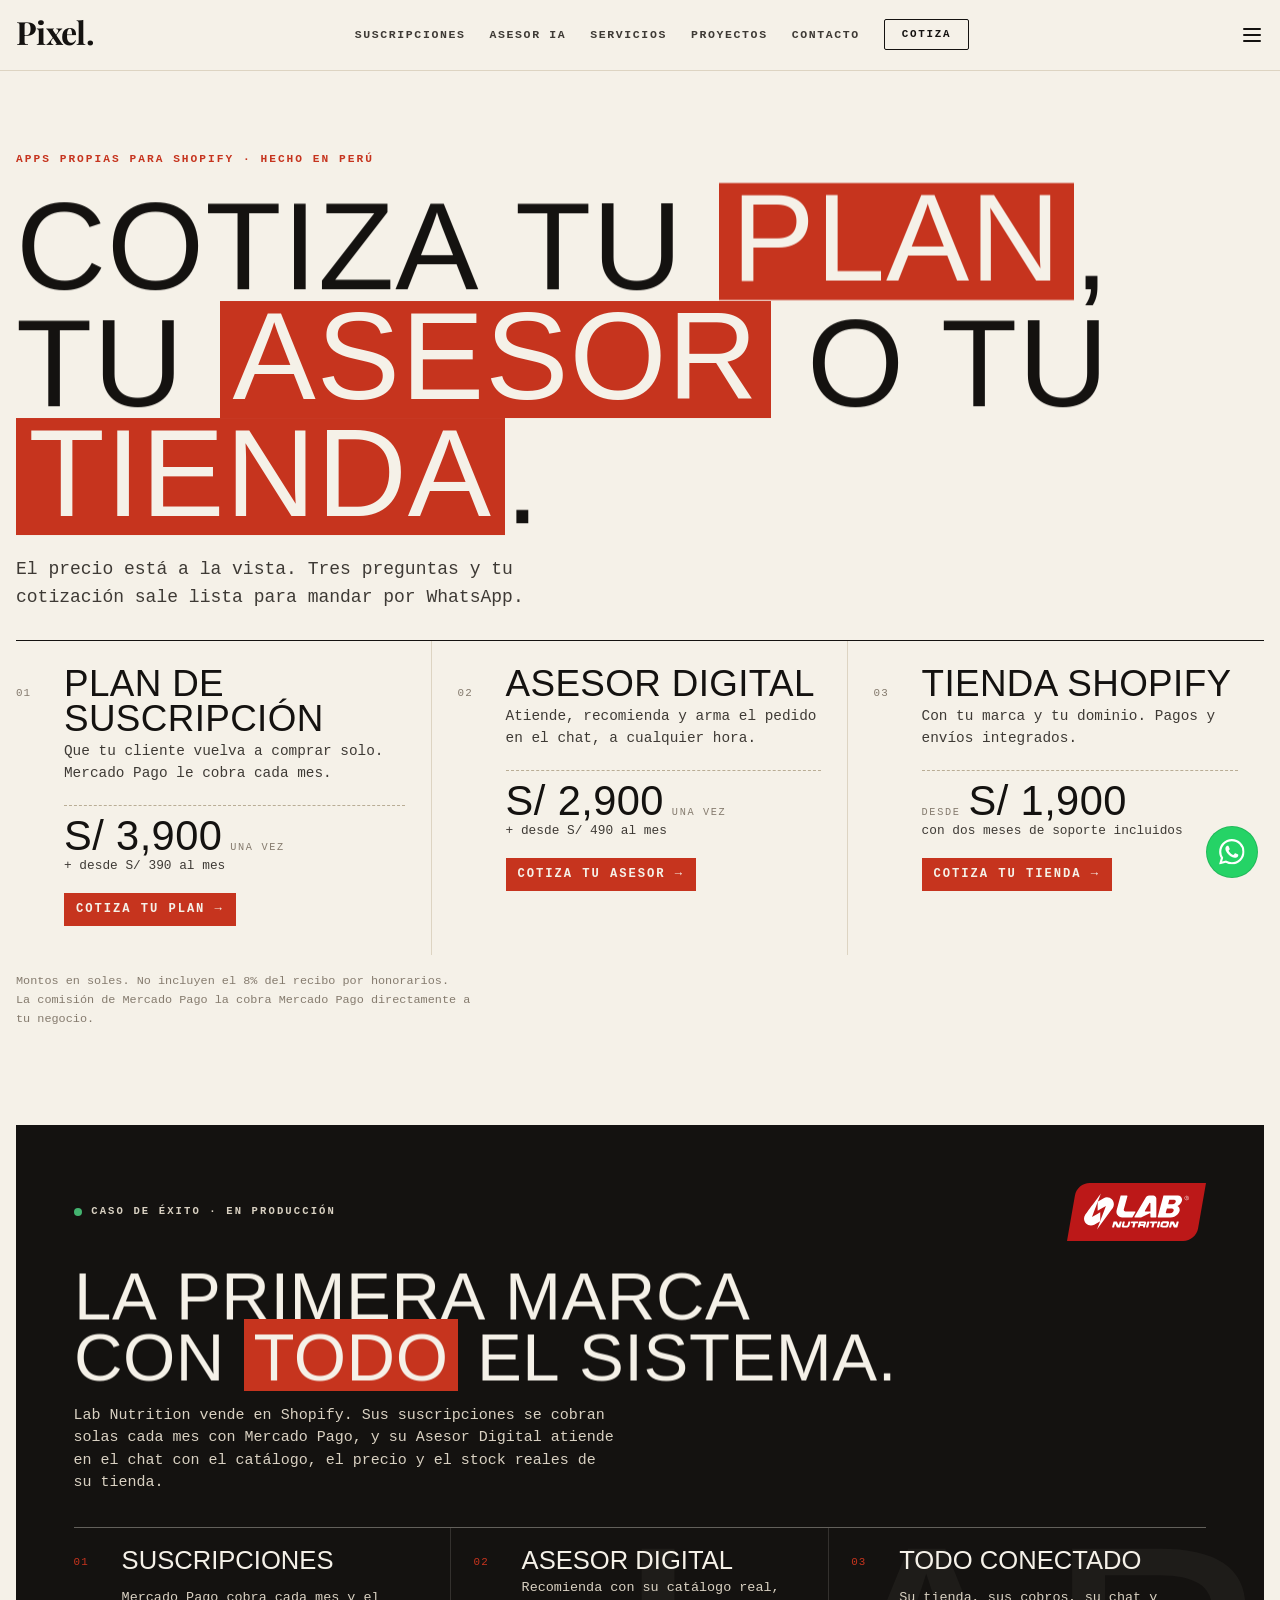
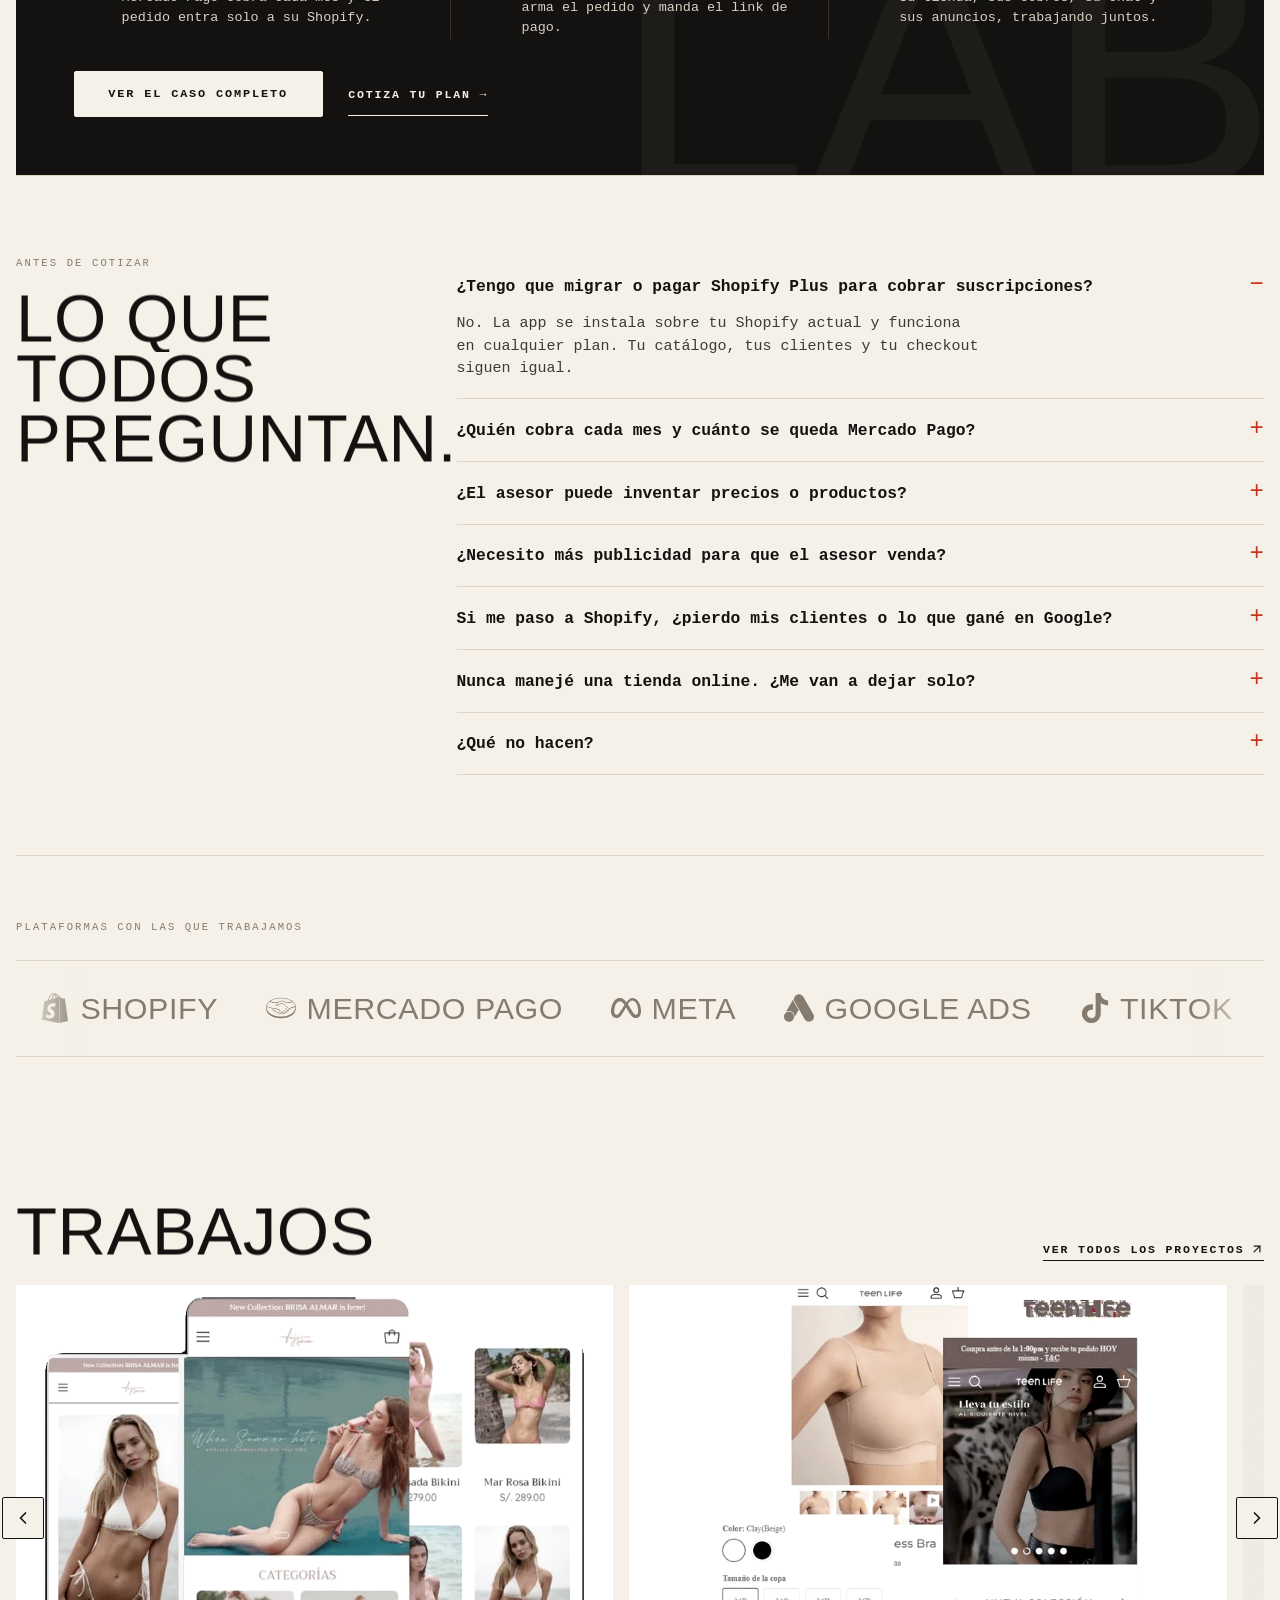
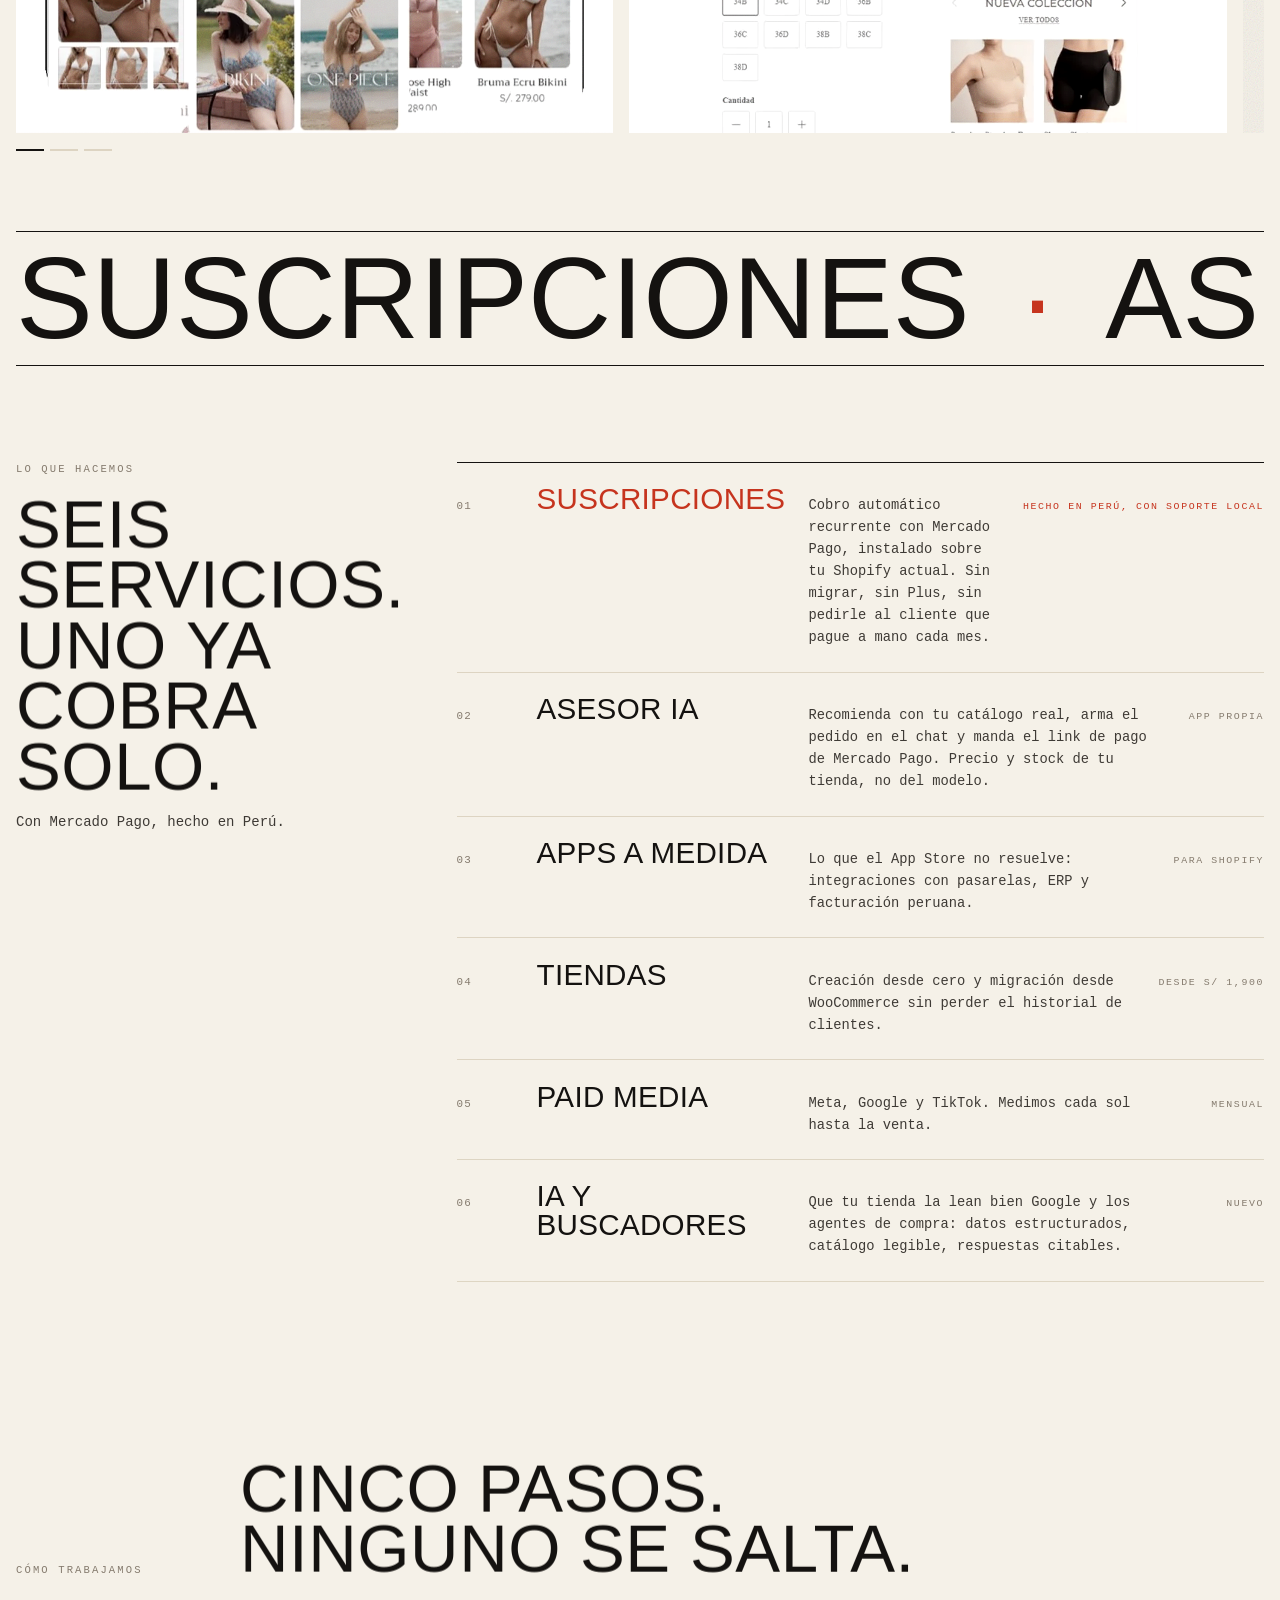
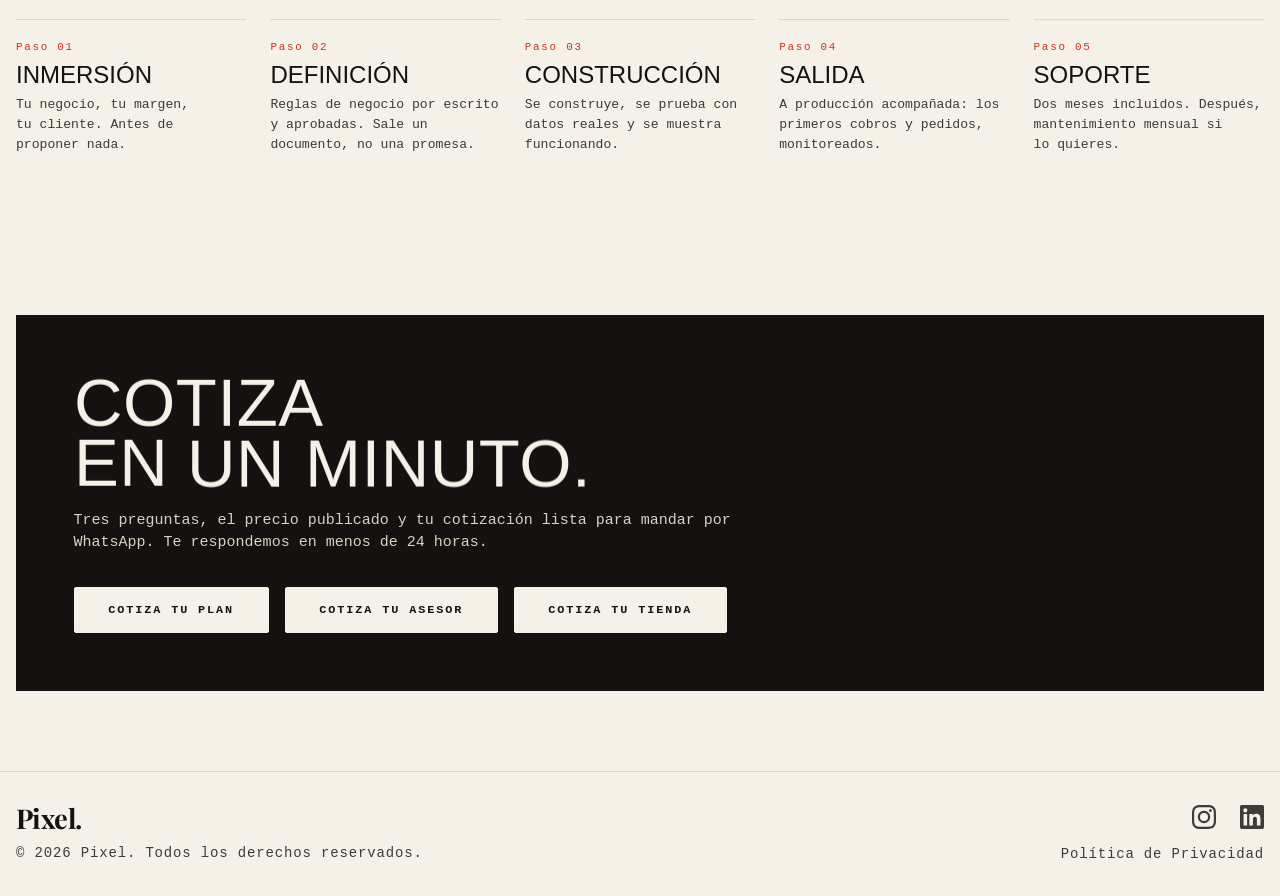
==== commit aff59af8: "Tienda Shopify desde S/ 1,900 en el inicio y el cotizador Israel bajó el precio de la tienda de S/ 4" ====
--- a/index.html
+++ b/index.html
@@ -1076,7 +1076,7 @@
           <span class="idx__t">Tienda Shopify</span>
           <span class="puerta__cta">Cotiza<span class="puerta__largo"> tu tienda</span> →</span>
           <span class="idx__d">Con tu marca y tu dominio. Pagos y envíos integrados.</span>
-          <span class="puerta__precio"><small>desde</small><b>S/ 4,500</b><em>con dos meses de soporte incluidos</em></span>
+          <span class="puerta__precio"><small>desde</small><b>S/ 1,900</b><em>con dos meses de soporte incluidos</em></span>
         </button></li>
       </ol>
       <p class="puertas__nota">Montos en soles. No incluyen el 8% del recibo por honorarios. La comisión de Mercado Pago la
@@ -1216,7 +1216,7 @@
         <li class="hot"><a href="suscripciones.html"><span class="idx__n">01</span><span class="idx__t">Suscripciones</span><span class="idx__d">Cobro automático recurrente con Mercado Pago, instalado sobre tu Shopify actual. Sin migrar, sin Plus, sin pedirle al cliente que pague a mano cada mes.</span><span class="idx__tag">Hecho en Perú, con soporte local</span></a></li>
         <li><a href="asesor-digital.html"><span class="idx__n">02</span><span class="idx__t">Asesor IA</span><span class="idx__d">Recomienda con tu catálogo real, arma el pedido en el chat y manda el link de pago de Mercado Pago. Precio y stock de tu tienda, no del modelo.</span><span class="idx__tag">App propia</span></a></li>
         <li><a href="servicios.html"><span class="idx__n">03</span><span class="idx__t">Apps a medida</span><span class="idx__d">Lo que el App Store no resuelve: integraciones con pasarelas, ERP y facturación peruana.</span><span class="idx__tag">Para Shopify</span></a></li>
-        <li><a href="servicios.html"><span class="idx__n">04</span><span class="idx__t">Tiendas</span><span class="idx__d">Creación desde cero y migración desde WooCommerce sin perder el historial de clientes.</span><span class="idx__tag">Desde S/ 4,500</span></a></li>
+        <li><a href="servicios.html"><span class="idx__n">04</span><span class="idx__t">Tiendas</span><span class="idx__d">Creación desde cero y migración desde WooCommerce sin perder el historial de clientes.</span><span class="idx__tag">Desde S/ 1,900</span></a></li>
         <li><a href="servicios.html"><span class="idx__n">05</span><span class="idx__t">Paid media</span><span class="idx__d">Meta, Google y TikTok. Medimos cada sol hasta la venta.</span><span class="idx__tag">Mensual</span></a></li>
         <li><a href="servicios.html"><span class="idx__n">06</span><span class="idx__t">IA y buscadores</span><span class="idx__d">Que tu tienda la lean bien Google y los agentes de compra: datos estructurados, catálogo legible, respuestas citables.</span><span class="idx__tag">Nuevo</span></a></li>
       </ol>
@@ -1350,7 +1350,7 @@
             { q: '¿Cuántos productos vas a subir?', c: 'Productos', ops: ['Hasta 50', 'De 51 a 300', 'Más de 300'] },
             { q: '¿Para cuándo la quieres vendiendo?', c: 'La quiero', ops: ['Para diciembre', 'En uno o dos meses', 'Estoy averiguando'] },
           ],
-          precio: r => [[r[0] === 'WordPress u otra web' ? 'Migración a Shopify' : 'Tienda nueva en Shopify', 'desde S/ 4,500', 'desde S/ 4,500']],
+          precio: r => [[r[0] === 'WordPress u otra web' ? 'Migración a Shopify' : 'Tienda nueva en Shopify', 'desde S/ 1,900', 'desde S/ 1,900']],
           plazo: 'Cuatro semanas de la firma a la tienda vendiendo. Te enseñamos a manejarla y tienes dos meses de soporte.',
         },
       };
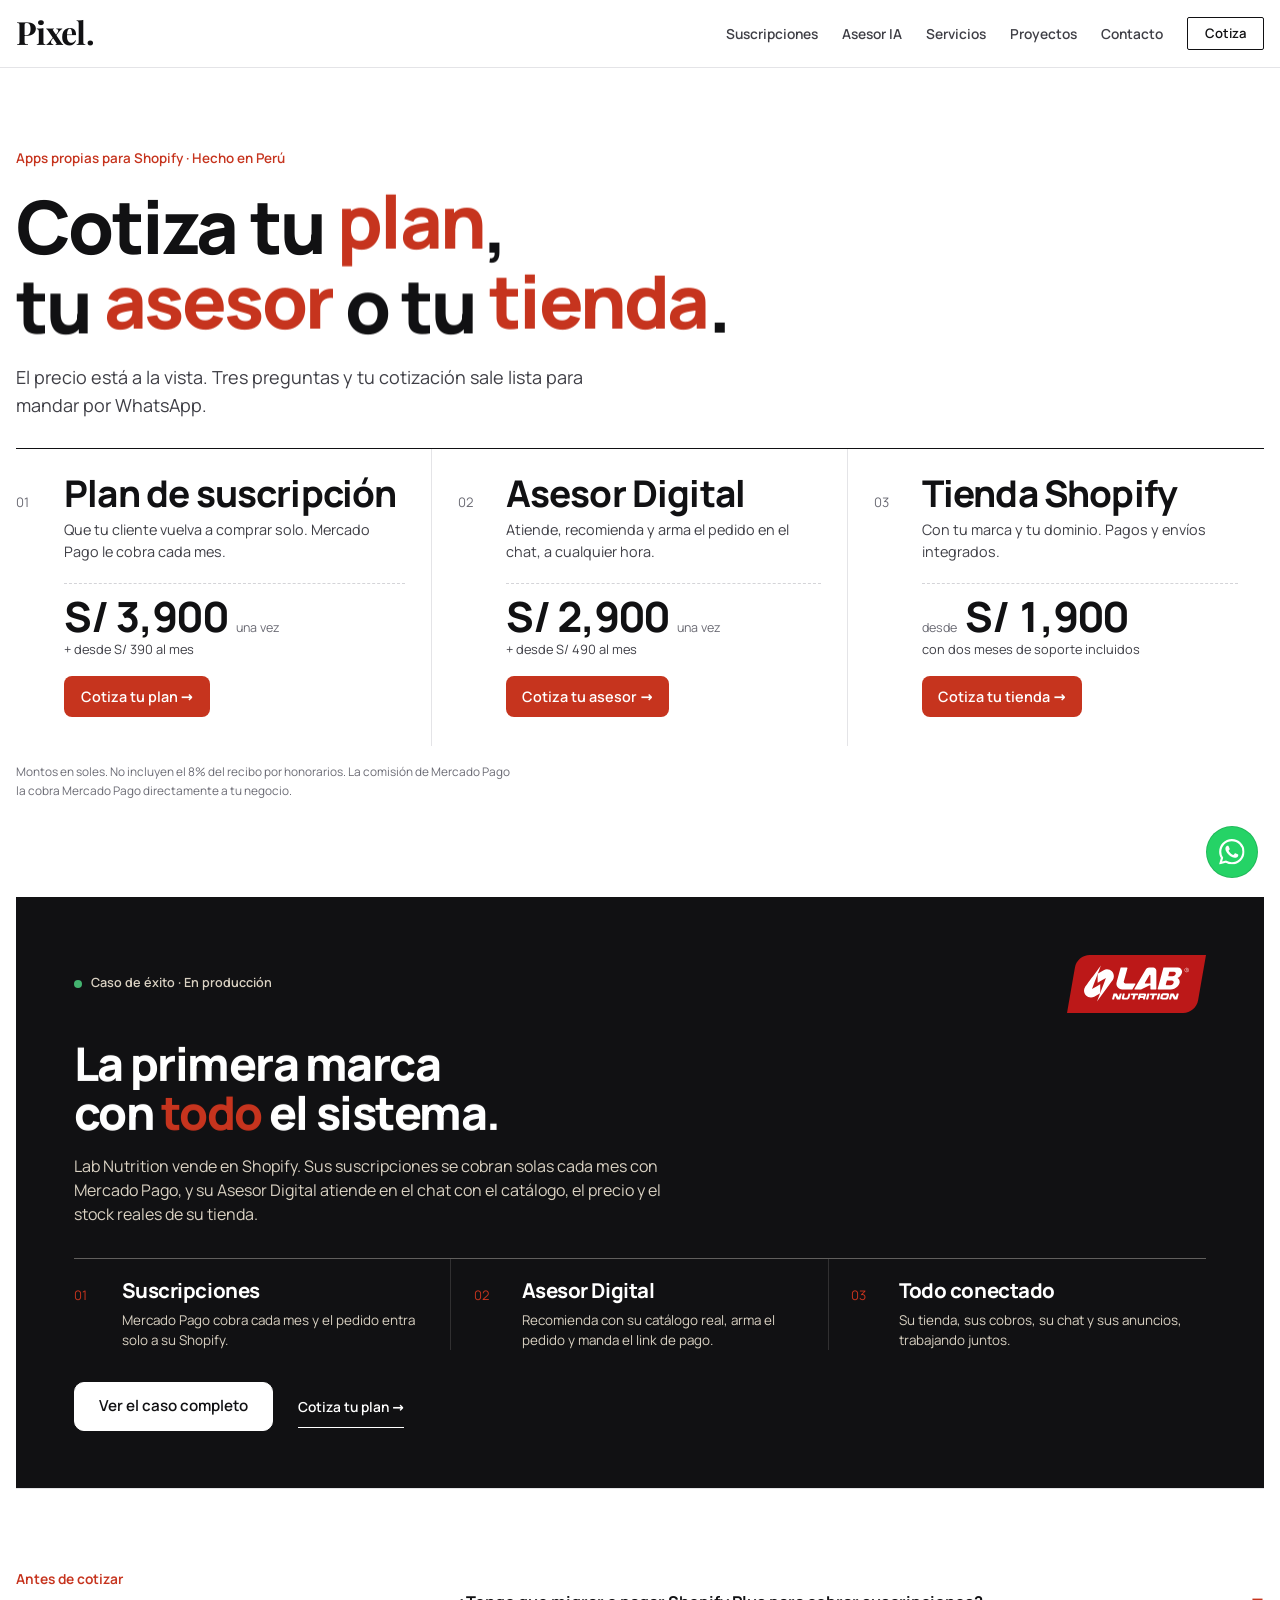
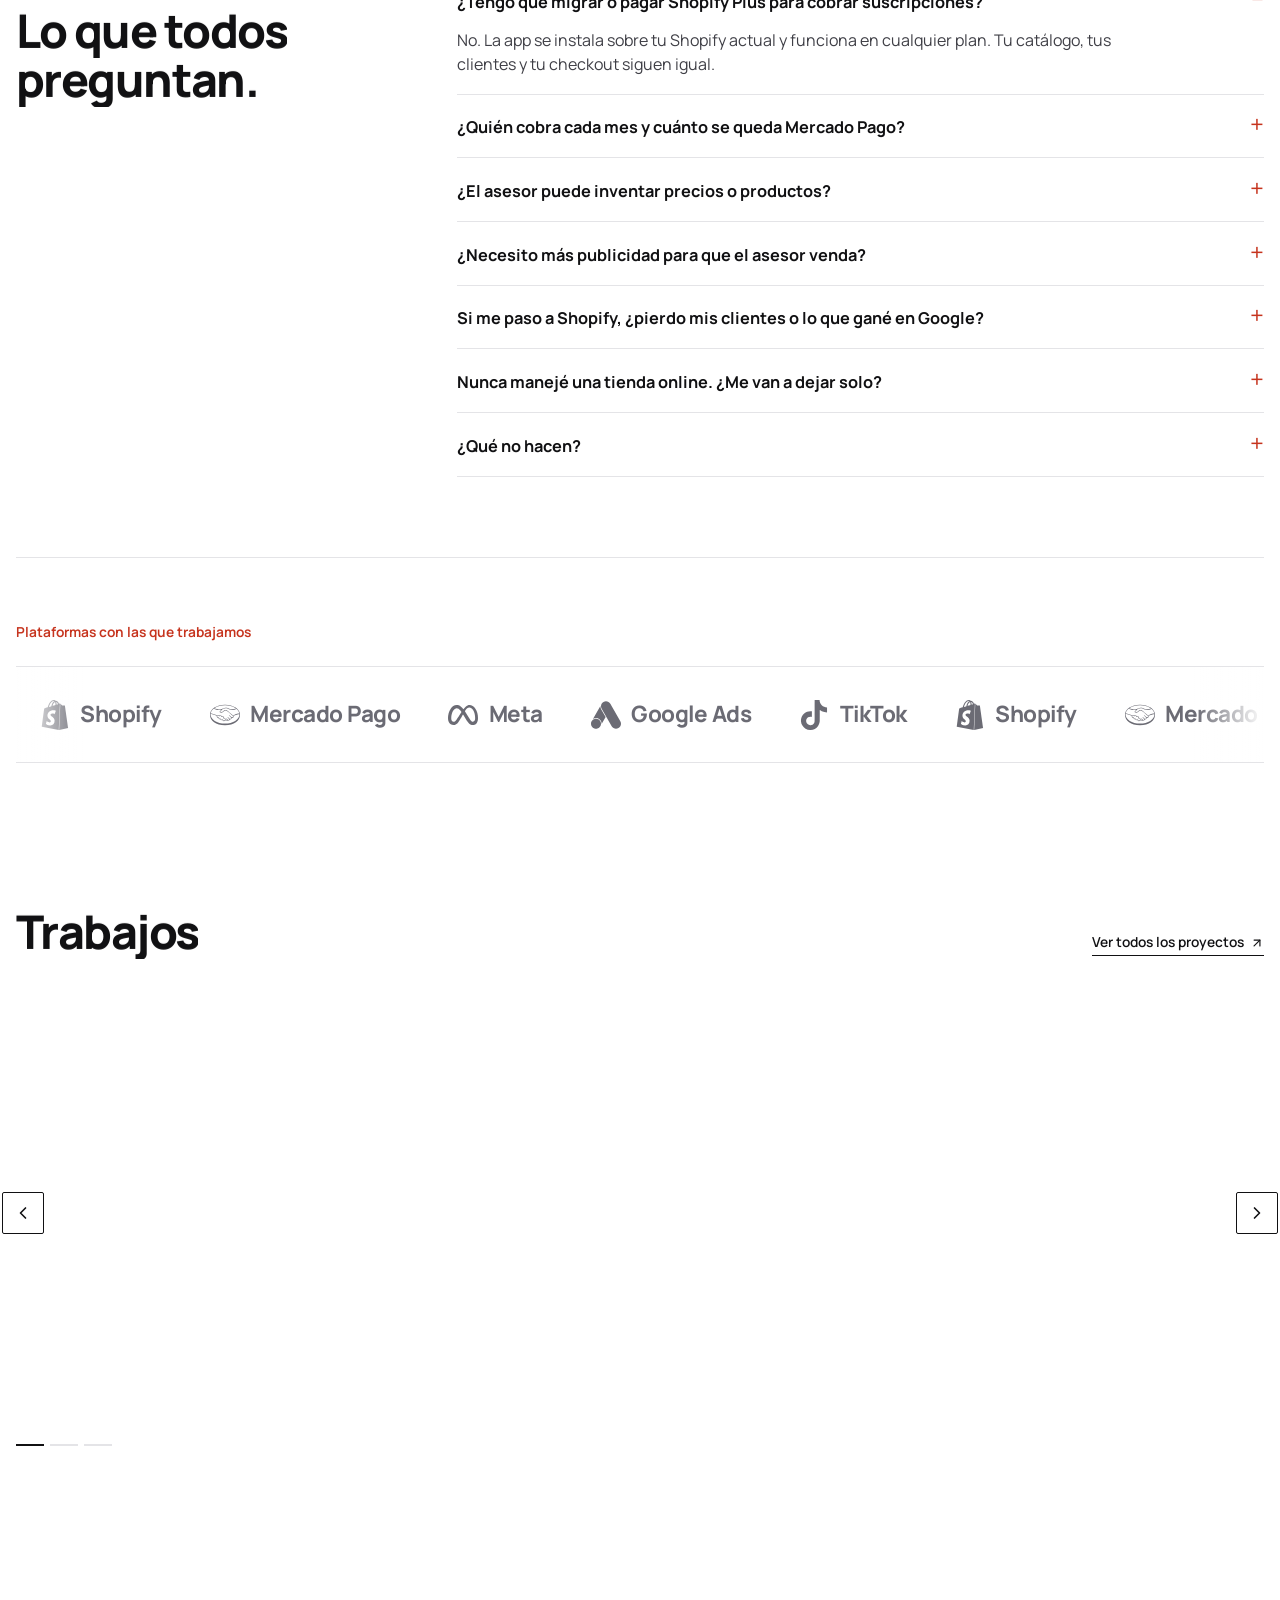
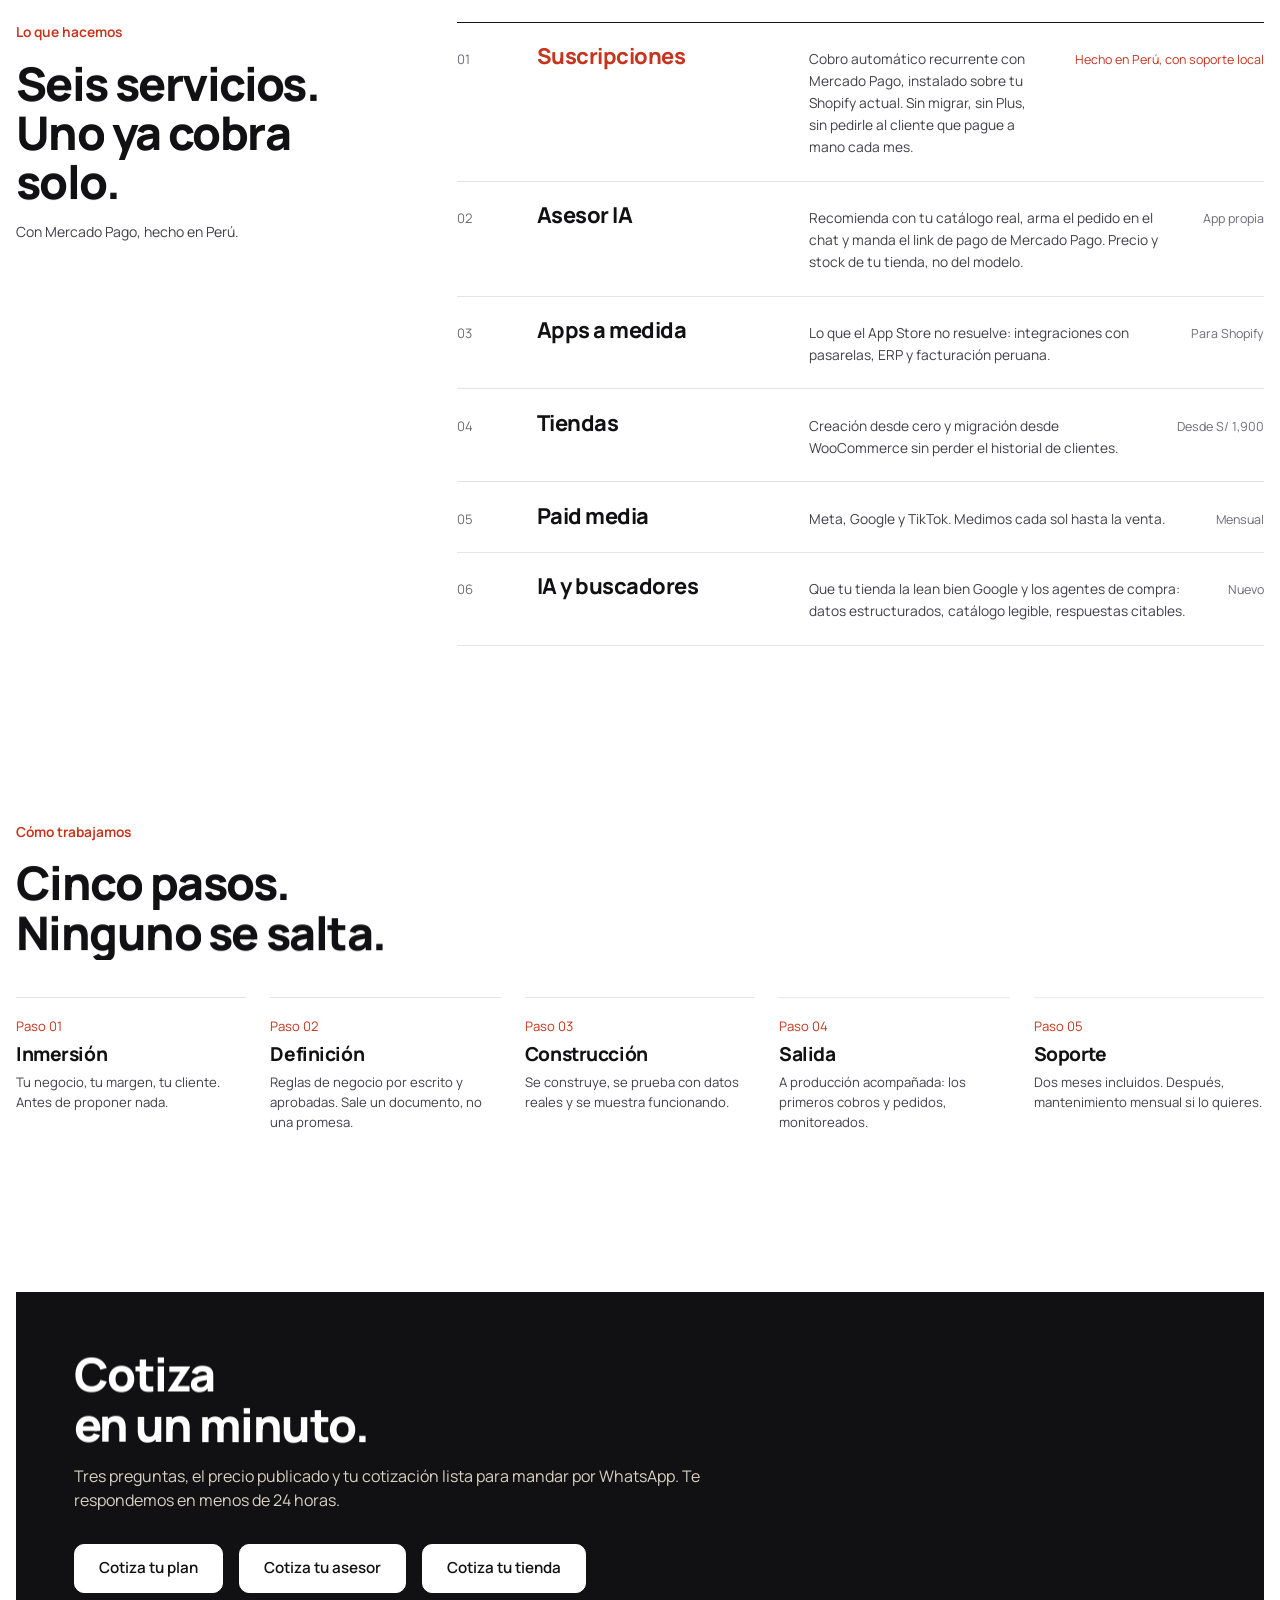
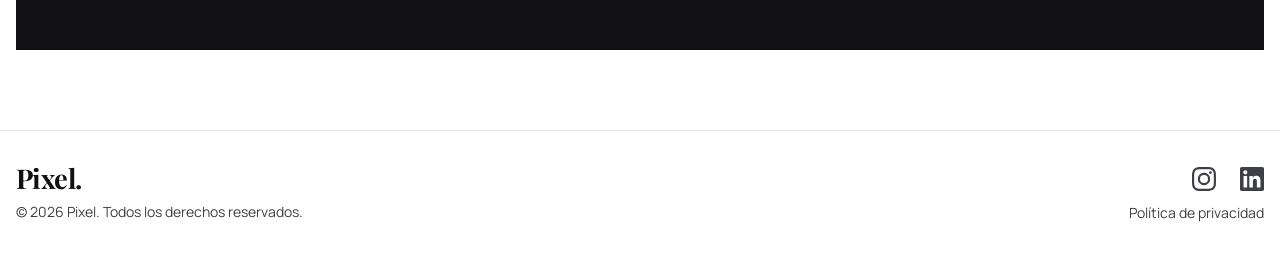
==== commit e97ae036: "Rediseño: look profesional, sin el aire de plantilla hecha por IA - Fondo blanco y grises neutros en" ====
--- a/index.html
+++ b/index.html
@@ -24,14 +24,9 @@
   <meta name="theme-color" content="#F5F1E8">
 
   <!-- Fuentes servidas desde la propia web. Las dos que pintan la portada se piden primero. -->
-  <link rel="preload" href="fonts/bebas-neue-400.woff2" as="font" type="font/woff2" crossorigin>
-  <link rel="preload" href="fonts/ibm-plex-mono-400.woff2" as="font" type="font/woff2" crossorigin>
+  <link rel="preload" href="fonts/manrope-var.woff2" as="font" type="font/woff2" crossorigin>
   <link rel="stylesheet" href="base.css">
   <style>
-    @font-face { font-family: 'Bebas Neue'; font-style: normal; font-weight: 400; font-display: swap; src: url(fonts/bebas-neue-400.woff2) format('woff2'); }
-    @font-face { font-family: 'IBM Plex Mono'; font-style: normal; font-weight: 400; font-display: swap; src: url(fonts/ibm-plex-mono-400.woff2) format('woff2'); }
-    @font-face { font-family: 'IBM Plex Mono'; font-style: normal; font-weight: 600; font-display: swap; src: url(fonts/ibm-plex-mono-600.woff2) format('woff2'); }
-    @font-face { font-family: 'Playfair Display'; font-style: normal; font-weight: 700; font-display: swap; src: url(fonts/playfair-display-700.woff2) format('woff2'); }
 
     body {
       cursor: auto;
@@ -68,10 +63,11 @@
 
     .logo-box span {
       font-family: var(--fuente-display);
-      font-size: 1.9rem;
+      font-size: 1.406rem;
       line-height: 1;
-      text-transform: uppercase;
-      letter-spacing: .02em;
+      text-transform: none;
+      letter-spacing: -.022em;
+      font-weight: 750;
     }
 
     @media (max-width: 767px) {
@@ -179,9 +175,9 @@
       display: inline-flex;
       align-items: center;
       gap: .35rem;
-      font-size: .72rem;
-      letter-spacing: .16em;
-      text-transform: uppercase;
+      font-size: .86rem;
+      letter-spacing: 0;
+      text-transform: none;
       font-weight: 600;
       color: var(--tinta);
       border-bottom: 1px solid var(--tinta);
@@ -204,9 +200,9 @@
     /* Copiado de suscripciones.html, para usarlo también en el home. */
     .sus-eyebrow {
       font-family: var(--fuente-mono);
-      font-size: .7rem;
-      letter-spacing: .18em;
-      text-transform: uppercase;
+      font-size: .84rem;
+      letter-spacing: 0;
+      text-transform: none;
       color: var(--rojo-acento);
       font-weight: 600;
     }
@@ -273,7 +269,7 @@
     .hero-cot h1 .text-highlight {
       display: inline-block;
       vertical-align: bottom;
-      padding: 0 .1em .06em;
+      padding: 0 0 .06em;
     }
 
     /* Tres puertas: una por reel. Filas del índice, con el toque entero. */
@@ -314,13 +310,14 @@
     .puerta__cta {
       grid-column: 3;
       grid-row: 1;
-      font-size: .72rem;
-      letter-spacing: .16em;
-      text-transform: uppercase;
+      font-size: .86rem;
+      letter-spacing: 0;
+      text-transform: none;
       font-weight: 600;
       color: var(--fondo-crema);
       background: var(--rojo-acento);
-      padding: .3rem .55rem;
+      padding: .5rem .85rem;
+      border-radius: 8px;
       white-space: nowrap;
     }
 
@@ -350,19 +347,19 @@
 
     .puerta__precio b {
       font-family: var(--fuente-display);
-      font-weight: 400;
-      font-size: 2rem;
-      line-height: .95;
-      letter-spacing: .01em;
+      font-weight: 750;
+      font-size: 1.48rem;
+      line-height: 1.08;
+      letter-spacing: -.022em;
       color: var(--tinta);
       font-variant-numeric: tabular-nums;
       transition: color .25s ease;
     }
 
     .puerta__precio small {
-      font-size: .64rem;
-      letter-spacing: .16em;
-      text-transform: uppercase;
+      font-size: .78rem;
+      letter-spacing: 0;
+      text-transform: none;
       color: var(--muted);
     }
 
@@ -432,8 +429,8 @@
         order: 1;
         justify-self: start;
         margin-top: .8rem;
-        font-size: .76rem;
-        padding: .45rem .75rem;
+        font-size: .9rem;
+        padding: .6rem 1.05rem;
       }
 
       .puerta__largo {
@@ -461,16 +458,18 @@
     }
 
     .lab::before {
-      content: 'LAB';
+      content: none;
       position: absolute;
       right: -.04em;
       bottom: -.2em;
       font-family: var(--fuente-display);
-      font-size: clamp(9rem, 30vw, 22rem);
+      font-size: clamp(5.94rem, 19.8vw, 14.52rem);
       line-height: 1;
       color: rgba(245, 241, 232, .045);
       pointer-events: none;
       user-select: none;
+      font-weight: 750;
+      letter-spacing: -.022em;
     }
 
     .lab > * {
@@ -490,9 +489,9 @@
       display: inline-flex;
       align-items: center;
       gap: .6rem;
-      font-size: .66rem;
-      letter-spacing: .2em;
-      text-transform: uppercase;
+      font-size: .79rem;
+      letter-spacing: 0;
+      text-transform: none;
       font-weight: 600;
       color: #D9D1C2;
     }
@@ -554,11 +553,12 @@
 
     .lab__mods b {
       font-family: var(--fuente-display);
-      font-weight: 400;
-      font-size: 1.6rem;
+      font-weight: 750;
+      font-size: 1.28rem;
       line-height: 1;
-      text-transform: uppercase;
+      text-transform: none;
       color: var(--fondo-crema);
+      letter-spacing: -.022em;
     }
 
     .lab__mods li > span:last-child {
@@ -568,8 +568,8 @@
     }
 
     .lab__n {
-      font-size: .68rem;
-      letter-spacing: .1em;
+      font-size: .82rem;
+      letter-spacing: 0;
       color: var(--rojo-acento);
       padding-top: .35rem;
     }
@@ -595,9 +595,9 @@
     }
 
     .lab__cot {
-      font-size: .72rem;
-      letter-spacing: .16em;
-      text-transform: uppercase;
+      font-size: .86rem;
+      letter-spacing: 0;
+      text-transform: none;
       font-weight: 600;
       color: var(--fondo-crema);
       border-bottom: 1px solid currentColor;
@@ -713,9 +713,9 @@
 
     .cot__paso {
       margin-left: auto;
-      font-size: .72rem;
-      letter-spacing: .16em;
-      text-transform: uppercase;
+      font-size: .86rem;
+      letter-spacing: 0;
+      text-transform: none;
       color: var(--muted);
       font-variant-numeric: tabular-nums;
     }
@@ -746,11 +746,12 @@
 
     .cot__q {
       font-family: var(--fuente-display);
-      font-weight: 400;
-      font-size: 2.35rem;
-      line-height: .95;
-      text-transform: uppercase;
+      font-weight: 750;
+      font-size: 1.739rem;
+      line-height: 1.08;
+      text-transform: none;
       color: var(--tinta);
+      letter-spacing: -.022em;
     }
 
     .cot__ops {
@@ -797,9 +798,9 @@
     .cot__atras {
       margin-top: 1rem;
       min-height: 44px;
-      font-size: .72rem;
-      letter-spacing: .16em;
-      text-transform: uppercase;
+      font-size: .86rem;
+      letter-spacing: 0;
+      text-transform: none;
       color: var(--muted);
     }
 
@@ -870,9 +871,9 @@
     }
 
     .cot__mas {
-      font-size: .72rem;
-      letter-spacing: .16em;
-      text-transform: uppercase;
+      font-size: .86rem;
+      letter-spacing: 0;
+      text-transform: none;
       color: var(--tinta);
       border-bottom: 1px solid var(--tinta);
     }
@@ -1051,7 +1052,7 @@
     <section class="hero-cot pt-8 pb-14 md:pt-20 md:pb-20 relative" id="cotiza">
       <p class="sus-eyebrow">Apps propias para Shopify · Hecho en Perú</p>
       <h1 class="headline hero-headline mt-4">
-        Cotiza tu <span class="text-highlight">plan</span>,<br>tu <span class="text-highlight">asesor</span> o tu <span class="text-highlight">tienda</span>.
+        Cotiza tu <span style="white-space:nowrap"><span class="text-highlight">plan</span>,</span><br>tu <span class="text-highlight">asesor</span> o tu <span style="white-space:nowrap"><span class="text-highlight">tienda</span>.</span>
       </h1>
       <p class="mt-5 max-w-xl md:text-lg">El precio está a la vista. Tres preguntas y tu cotización sale lista para mandar por WhatsApp.</p>
 
@@ -1197,13 +1198,6 @@
       </div>
     </section>
 
-    <!-- ===== CINTA ===== -->
-    <div class="cinta" aria-hidden="true">
-      <div class="cinta__t">
-        <span>Suscripciones</span><span>Asesor IA</span><span>Apps a medida</span><span>Tiendas Shopify</span><span>Paid media</span><span>IA y buscadores</span>
-        <span>Suscripciones</span><span>Asesor IA</span><span>Apps a medida</span><span>Tiendas Shopify</span><span>Paid media</span><span>IA y buscadores</span>
-      </div>
-    </div>
 
     <!-- ===== SERVICIOS: ÍNDICE ===== -->
     <section class="py-24 grid lg:grid-cols-[minmax(0,1fr)_minmax(0,2.1fr)] gap-8 lg:gap-14 items-start">
@@ -1224,8 +1218,8 @@
 
     <!-- ===== CÓMO TRABAJAMOS ===== -->
     <section class="py-20 scroll-reveal">
-      <div class="grid md:grid-cols-[11rem_1fr] gap-4 md:gap-12 items-end mb-10">
-        <p class="k">Cómo trabajamos</p>
+      <div class="mb-10">
+        <p class="k mb-4">Cómo trabajamos</p>
         <h2 class="headline">Cinco pasos.<br>Ninguno se salta.</h2>
       </div>
       <div class="grid grid-cols-1 sm:grid-cols-2 lg:grid-cols-5 gap-x-6 gap-y-4">
@@ -1269,8 +1263,7 @@
           class="text-2xl text-[var(--gris-oscuro)] hover:text-[var(--rojo-acento)] transition-colors"><svg
             class="ico" aria-hidden="true"><use href="#i-linkedin"/></svg></a>
       </div>
-      <a href="politica-privacidad.html" class="hover:text-[var(--rojo-acento)] transition-colors">Política de
-        Privacidad</a>
+      <a href="politica-privacidad.html" class="hover:text-[var(--rojo-acento)] transition-colors">Política de privacidad</a>
     </div>
   </footer>
 
--- a/base.css
+++ b/base.css
@@ -1,22 +1,40 @@
 /* base.css — Pixel Digital
-   Reescrito el 2026-09-06 a partir del manual de marca:
-   tipografía condensada gigante para títulos, monoespaciada para el cuerpo,
-   hairlines en vez de tarjetas, foto con grano y baja saturación, y "Pixel."
-   en serif como única firma. Sin gradientes, sin sombras de brillo, sin
-   partículas, sin cursor propio. Una sola paleta, un solo acento.            */
+   Rediseño del 21 nov 2026, a pedido de Israel («que no se vea hecho por IA, algo profesional»):
+   fondo blanco, una sola familia sans (Manrope) para títulos y texto, títulos en tipo oración,
+   sin bloques rojos detrás de las palabras ni etiquetas en mayúsculas espaciadas.
+   Se mantienen el rojo de marca como único acento y "Pixel." en serif como firma.
+   Las variables conservan sus nombres antiguos (--fondo-crema, --fuente-mono…) para no tocar
+   cada página: ahora valen blanco y Manrope.                                                    */
+
+@font-face {
+  font-family: 'Manrope';
+  font-style: normal;
+  font-weight: 200 800;
+  font-display: swap;
+  src: url(fonts/manrope-var.woff2) format('woff2');
+  unicode-range: U+0000-00FF, U+0131, U+0152-0153, U+02BB-02BC, U+02C6, U+02DA, U+02DC, U+0304, U+0308, U+0329, U+2000-206F, U+20AC, U+2122, U+2191, U+2193, U+2212, U+2215, U+FEFF, U+FFFD;
+}
+
+@font-face {
+  font-family: 'Playfair Display';
+  font-style: normal;
+  font-weight: 700;
+  font-display: swap;
+  src: url(fonts/playfair-display-700.woff2) format('woff2');
+}
 
 :root {
-  --fondo-crema: #F5F1E8;
-  --crema-2: #EDE7D8;
-  --tinta: #141210;
-  --gris-oscuro: #3E3A35;
-  --muted: #857B6E;
-  --linea-clara: #DDD4C2;
-  --linea-fuerte: #B9AD95;
+  --fondo-crema: #FFFFFF;
+  --crema-2: #F4F4F5;
+  --tinta: #111113;
+  --gris-oscuro: #3F3F46;
+  --muted: #6B6B74;
+  --linea-clara: #E4E4E7;
+  --linea-fuerte: #D4D4D8;
   --rojo-acento: #C6341E;
   --naranja: #FF4D00;
-  --texto-claro: #F5F1E8;
-  --fondo-oscuro: #141210;
+  --texto-claro: #FFFFFF;
+  --fondo-oscuro: #111113;
   --verde-feedback: #2E7D4F;
   --rojo-feedback: #C6341E;
 
@@ -25,8 +43,8 @@
   --linea: var(--linea-clara);
   --grafito: var(--fondo-oscuro);
 
-  --fuente-display: 'Bebas Neue', 'Oswald', 'Arial Narrow', Impact, sans-serif;
-  --fuente-mono: 'IBM Plex Mono', 'Courier New', monospace;
+  --fuente-display: 'Manrope', system-ui, -apple-system, 'Segoe UI', Roboto, Arial, sans-serif;
+  --fuente-mono: 'Manrope', system-ui, -apple-system, 'Segoe UI', Roboto, Arial, sans-serif;
   --fuente-firma: 'Playfair Display', Georgia, serif;
   --suave: cubic-bezier(.22, .61, .36, 1);
 }
@@ -42,8 +60,8 @@
   background-color: var(--fondo-crema);
   color: var(--gris-oscuro);
   font-family: var(--fuente-mono);
-  font-size: 15px;
-  line-height: 1.68;
+  font-size: 16px;
+  line-height: 1.62;
   -webkit-font-smoothing: antialiased;
   text-rendering: optimizeLegibility;
   overflow-x: hidden;
@@ -59,52 +77,55 @@
 
 strong, b {
   color: var(--tinta);
-  font-weight: 600;
+  font-weight: 650;
+}
+
+/* En los bloques oscuros el énfasis toma el color del texto: antes quedaba tinta sobre tinta (invisible). */
+strong {
+  color: inherit;
 }
 
 /* ═══════════════ TIPOGRAFÍA ═══════════════ */
-/* El titular es la imagen. Condensada, gigante, sin negrita sintética. */
+/* Títulos en tipo oración, pesados y con el interletrado cerrado. */
 .headline {
   font-family: var(--fuente-display);
-  font-weight: 400;
-  text-transform: uppercase;
-  color: var(--tinta);
-  line-height: .9;
-  letter-spacing: .008em;
+  font-weight: 800;
+  text-transform: none;
+  color: var(--tinta);
+  line-height: 1.06;
+  letter-spacing: -.034em;
 }
 
 h1.headline {
-  font-size: clamp(3.4rem, 10vw, 7.8rem);
-  line-height: .88 !important;
+  font-size: clamp(2.35rem, 6.2vw, 4.6rem);
+  line-height: 1.02 !important;
 }
 
 h2.headline {
-  font-size: clamp(2.3rem, 5.6vw, 4.2rem);
+  font-size: clamp(1.85rem, 3.7vw, 2.9rem);
 }
 
 h3.headline {
-  font-size: clamp(1.9rem, 4vw, 3rem);
-}
-
-/* Bloque de énfasis: rojo sólido, sin gradiente, sin animación. */
+  font-size: clamp(1.45rem, 2.6vw, 2rem);
+}
+
+/* Énfasis: la palabra en rojo, sin bloque detrás. */
 .text-highlight {
-  background: var(--rojo-acento);
-  color: var(--fondo-crema);
-  padding: 0 .14em;
+  background: none;
+  color: var(--rojo-acento);
+  padding: 0;
   display: inline;
-  box-decoration-break: clone;
-  -webkit-box-decoration-break: clone;
-}
-
-/* Etiqueta pequeña en mayúsculas espaciadas. Reemplaza a los íconos. */
+}
+
+/* Etiqueta de sección: corta, en rojo, sin mayúsculas espaciadas. */
 .k,
 .eyebrow {
   font-family: var(--fuente-mono);
-  font-size: .66rem;
-  letter-spacing: .2em;
-  text-transform: uppercase;
-  color: var(--muted);
-  font-weight: 500;
+  font-size: .86rem;
+  letter-spacing: 0;
+  text-transform: none;
+  color: var(--rojo-acento);
+  font-weight: 650;
 }
 
 /* ═══════════════ BOTONES ═══════════════ */
@@ -114,13 +135,13 @@
   background: var(--tinta);
   color: var(--fondo-crema);
   border: 1px solid var(--tinta);
-  border-radius: 2px;
-  padding: .95rem 2.1rem;
+  border-radius: 10px;
+  padding: .9rem 1.5rem;
   font-family: var(--fuente-mono);
-  font-size: .74rem;
+  font-size: .95rem;
   font-weight: 600;
-  letter-spacing: .16em;
-  text-transform: uppercase;
+  letter-spacing: 0;
+  text-transform: none;
   line-height: 1.2;
   cursor: pointer;
   transition: background-color .22s var(--suave), border-color .22s var(--suave),
@@ -156,9 +177,9 @@
   border-radius: 2px;
   padding: .5rem 1.05rem;
   font-family: var(--fuente-mono);
-  font-size: .68rem;
-  letter-spacing: .16em;
-  text-transform: uppercase;
+  font-size: .82rem;
+  letter-spacing: 0;
+  text-transform: none;
   font-weight: 600;
   color: var(--tinta);
   line-height: 1.2;
@@ -183,9 +204,9 @@
 
 .nav-link {
   position: relative;
-  font-size: .72rem;
-  letter-spacing: .14em;
-  text-transform: uppercase;
+  font-size: .86rem;
+  letter-spacing: 0;
+  text-transform: none;
   color: var(--gris-oscuro);
   transition: color .25s ease;
 }
@@ -244,9 +265,9 @@
 
 #mobile-menu a {
   font-family: var(--fuente-mono);
-  font-size: .78rem;
-  letter-spacing: .14em;
-  text-transform: uppercase;
+  font-size: .9rem;
+  letter-spacing: 0;
+  text-transform: none;
   transform: translateY(-6px);
   opacity: 0;
   transition: transform .3s var(--suave), opacity .3s ease, color .25s ease;
@@ -288,12 +309,12 @@
 .lp-metric-value,
 .cs-metric-value {
   font-family: var(--fuente-display);
-  font-weight: 400;
-  font-size: clamp(2.6rem, 5.5vw, 4.2rem);
-  line-height: .9;
+  font-weight: 750;
+  font-size: clamp(1.924rem, 3.63vw, 2.772rem);
+  line-height: 1.08;
   color: var(--tinta);
   font-variant-numeric: tabular-nums;
-  letter-spacing: .01em;
+  letter-spacing: -.022em;
 }
 
 .kpi-card p:not(.kpi-number) {
@@ -301,9 +322,9 @@
 }
 
 .kpi-card .font-semibold {
-  font-size: .66rem;
-  letter-spacing: .18em;
-  text-transform: uppercase;
+  font-size: .79rem;
+  letter-spacing: 0;
+  text-transform: none;
   color: var(--muted);
   font-weight: 500;
   margin-top: .7rem;
@@ -331,11 +352,11 @@
 
 .service-card h3 {
   font-family: var(--fuente-display);
-  font-weight: 400;
-  text-transform: uppercase;
-  font-size: 1.55rem;
+  font-weight: 750;
+  text-transform: none;
+  font-size: 1.24rem;
   line-height: 1;
-  letter-spacing: .01em;
+  letter-spacing: -.022em;
   color: var(--tinta);
   transition: color .25s ease;
 }
@@ -375,11 +396,11 @@
 
 .service-card-header h3 {
   font-family: var(--fuente-display);
-  font-weight: 400;
-  text-transform: uppercase;
-  font-size: 1.55rem;
+  font-weight: 750;
+  text-transform: none;
+  font-size: 1.24rem;
   line-height: 1;
-  letter-spacing: .01em;
+  letter-spacing: -.022em;
   color: var(--tinta);
   transition: color .25s ease;
 }
@@ -439,20 +460,21 @@
 }
 
 .idx__n {
-  font-size: .68rem;
+  font-size: .82rem;
   color: var(--muted);
-  letter-spacing: .1em;
+  letter-spacing: 0;
   transition: color .25s ease;
 }
 
 .idx__t {
   font-family: var(--fuente-display);
-  font-size: 1.85rem;
-  line-height: .95;
-  text-transform: uppercase;
-  letter-spacing: .01em;
+  font-size: 1.369rem;
+  line-height: 1.08;
+  text-transform: none;
+  letter-spacing: -.022em;
   color: var(--tinta);
   transition: transform .3s var(--suave), color .25s ease;
+  font-weight: 750;
 }
 
 .idx__d {
@@ -463,9 +485,9 @@
 }
 
 .idx__tag {
-  font-size: .62rem;
-  letter-spacing: .16em;
-  text-transform: uppercase;
+  font-size: .78rem;
+  letter-spacing: 0;
+  text-transform: none;
   color: var(--muted);
   white-space: nowrap;
 }
@@ -514,8 +536,8 @@
   background: transparent;
   color: var(--rojo-acento);
   font-family: var(--fuente-mono);
-  font-size: .68rem;
-  letter-spacing: .16em;
+  font-size: .82rem;
+  letter-spacing: 0;
   margin: 0 0 .5rem;
   display: block;
   box-shadow: none;
@@ -532,11 +554,12 @@
 
 .process-card h3 {
   font-family: var(--fuente-display);
-  font-weight: 400;
-  text-transform: uppercase;
-  font-size: 1.5rem;
+  font-weight: 750;
+  text-transform: none;
+  font-size: 1.2rem;
   line-height: 1;
   color: var(--tinta) !important;
+  letter-spacing: -.022em;
 }
 
 .process-card p {
@@ -602,9 +625,9 @@
 .project-img-overlay span {
   color: var(--fondo-crema);
   font-family: var(--fuente-mono);
-  font-size: .68rem;
-  letter-spacing: .18em;
-  text-transform: uppercase;
+  font-size: .82rem;
+  letter-spacing: 0;
+  text-transform: none;
   background: transparent;
   padding: 0;
   border-bottom: 1px solid var(--fondo-crema);
@@ -758,11 +781,13 @@
 .testimonial-card > p::before {
   content: '“';
   font-family: var(--fuente-display);
-  font-size: 3.4rem;
+  font-size: 2.244rem;
   line-height: 0;
   color: var(--rojo-acento);
   vertical-align: -.55em;
   margin-right: .15em;
+  font-weight: 750;
+  letter-spacing: -.022em;
 }
 
 .testimonial-avatar {
@@ -772,12 +797,13 @@
   background: var(--tinta);
   color: var(--fondo-crema);
   font-family: var(--fuente-display);
-  font-size: 1rem;
-  letter-spacing: .05em;
+  font-size: .8rem;
+  letter-spacing: -.022em;
   display: flex;
   align-items: center;
   justify-content: center;
   flex-shrink: 0;
+  font-weight: 750;
 }
 
 /* ═══════════════ CTA ═══════════════ */
@@ -835,9 +861,9 @@
   background: transparent !important;
   color: var(--gris-oscuro) !important;
   font-family: var(--fuente-mono);
-  font-size: .62rem !important;
-  letter-spacing: .16em;
-  text-transform: uppercase;
+  font-size: .78rem !important;
+  letter-spacing: 0;
+  text-transform: none;
   font-weight: 500 !important;
   padding: .3rem .7rem !important;
   margin: 0 .4rem .4rem 0;
@@ -919,13 +945,14 @@
 
 .prose h2 {
   font-family: var(--fuente-display);
-  font-weight: 400;
-  text-transform: uppercase;
-  color: var(--tinta);
-  font-size: 2rem;
+  font-weight: 750;
+  text-transform: none;
+  color: var(--tinta);
+  font-size: 1.48rem;
   line-height: 1;
   margin-top: 2.4em;
   margin-bottom: 1em;
+  letter-spacing: -.022em;
 }
 
 /* ═══════════════ CASO DE ESTUDIO (lp-*) ═══════════════ */
@@ -946,11 +973,11 @@
 .lp-section-title,
 .lp-cta-section .headline {
   font-family: var(--fuente-display);
-  font-weight: 400;
-  text-transform: uppercase;
-  color: var(--tinta);
-  line-height: .9;
-  letter-spacing: .008em;
+  font-weight: 750;
+  text-transform: none;
+  color: var(--tinta);
+  line-height: 1.08;
+  letter-spacing: -.022em;
 }
 
 .lp-hero-title {
@@ -975,9 +1002,9 @@
   flex-wrap: wrap;
   gap: 1.2rem;
   margin-top: 1.4rem;
-  font-size: .68rem;
-  letter-spacing: .14em;
-  text-transform: uppercase;
+  font-size: .82rem;
+  letter-spacing: 0;
+  text-transform: none;
   color: var(--muted);
 }
 
@@ -989,9 +1016,9 @@
   display: flex;
   align-items: center;
   gap: .5rem;
-  font-size: .66rem;
-  letter-spacing: .2em;
-  text-transform: uppercase;
+  font-size: .79rem;
+  letter-spacing: 0;
+  text-transform: none;
   color: var(--rojo-acento);
   font-weight: 600;
   margin-bottom: .8rem;
@@ -1039,12 +1066,13 @@
 .lp-metric-label,
 .lp-diff-title {
   font-family: var(--fuente-display);
-  font-weight: 400;
-  text-transform: uppercase;
-  font-size: 1.4rem;
+  font-weight: 750;
+  text-transform: none;
+  font-size: 1.12rem;
   line-height: 1;
   color: var(--tinta);
   margin-top: .6rem;
+  letter-spacing: -.022em;
 }
 
 .lp-metric-sub,
@@ -1104,9 +1132,9 @@
 }
 
 .lp-case-label {
-  font-size: .66rem;
-  letter-spacing: .2em;
-  text-transform: uppercase;
+  font-size: .79rem;
+  letter-spacing: 0;
+  text-transform: none;
   color: var(--rojo-acento);
   font-weight: 600;
   margin-bottom: .8rem;
@@ -1141,8 +1169,8 @@
   color: var(--rojo-acento);
   border-radius: 0;
   font-family: var(--fuente-mono);
-  font-size: .68rem;
-  letter-spacing: .1em;
+  font-size: .82rem;
+  letter-spacing: 0;
   font-weight: 600;
   margin-top: .25rem;
 }
@@ -1175,11 +1203,12 @@
 
 .portfolio-card-body h3 {
   font-family: var(--fuente-display);
-  font-weight: 400;
-  text-transform: uppercase;
-  font-size: 1.5rem;
+  font-weight: 750;
+  text-transform: none;
+  font-size: 1.2rem;
   line-height: 1;
   color: var(--tinta);
+  letter-spacing: -.022em;
 }
 
 /* ═══════════════ WHATSAPP ═══════════════ */
@@ -1210,8 +1239,8 @@
 /* ═══════════════ FOOTER ═══════════════ */
 footer {
   font-family: var(--fuente-mono);
-  font-size: .72rem;
-  letter-spacing: .06em;
+  font-size: .86rem;
+  letter-spacing: 0;
 }
 
 footer .logo-text {
@@ -1371,11 +1400,13 @@
 
 .cinta__t span {
   font-family: var(--fuente-display);
-  font-size: clamp(3.2rem, 9vw, 7.5rem);
+  font-size: clamp(2.112rem, 5.94vw, 4.95rem);
   line-height: 1;
-  text-transform: uppercase;
+  text-transform: none;
   color: var(--tinta);
   padding-right: .45em;
+  font-weight: 750;
+  letter-spacing: -.022em;
 }
 
 .cinta__t span::after {
@@ -1442,14 +1473,15 @@
   padding: .35rem 0 !important;
   border: 0 !important;
   font-family: var(--fuente-display);
-  font-size: clamp(2.6rem, 11vw, 4.6rem);
-  line-height: .95;
-  letter-spacing: .01em;
-  text-transform: uppercase;
+  font-size: clamp(1.924rem, 7.26vw, 3.036rem);
+  line-height: 1.08;
+  letter-spacing: -.022em;
+  text-transform: none;
   color: var(--fondo-crema);
   transform: translateY(24px);
   opacity: 0;
   transition: transform .5s var(--suave), opacity .4s ease, color .25s ease;
+  font-weight: 750;
 }
 
 #mobile-menu a:hover {
@@ -1598,3 +1630,11 @@
 @keyframes vt-entra {
   from { opacity: 0; transform: translateY(14px); }
 }
+
+/* Rediseño 21 nov 2026: en escritorio la navegación ya está a la vista; el botón del menú es solo para celular.
+   (#mobile-menu-btn fija display:inline-flex y le gana a .lg:hidden por especificidad.) */
+@media (min-width: 1024px) {
+  #mobile-menu-btn {
+    display: none;
+  }
+}
--- a/tw.css
+++ b/tw.css
@@ -1,5 +1,6 @@
-/* Tailwind CSS 3.4.19 compilado para index.html y proyectos.html (antes venía del CDN).
+/* Tailwind CSS 3.4.19 compilado para todas las páginas (ya ninguna usa el CDN).
    Para regenerarlo: npx tailwindcss@3.4.19 -i entrada.css -o tw.css --minify
    con entrada.css = @tailwind base; @tailwind components; @tailwind utilities;
-   y content: index.html, proyectos.html, main.js. */
-*,:after,:before{--tw-border-spacing-x:0;--tw-border-spacing-y:0;--tw-translate-x:0;--tw-translate-y:0;--tw-rotate:0;--tw-skew-x:0;--tw-skew-y:0;--tw-scale-x:1;--tw-scale-y:1;--tw-pan-x: ;--tw-pan-y: ;--tw-pinch-zoom: ;--tw-scroll-snap-strictness:proximity;--tw-gradient-from-position: ;--tw-gradient-via-position: ;--tw-gradient-to-position: ;--tw-ordinal: ;--tw-slashed-zero: ;--tw-numeric-figure: ;--tw-numeric-spacing: ;--tw-numeric-fraction: ;--tw-ring-inset: ;--tw-ring-offset-width:0px;--tw-ring-offset-color:#fff;--tw-ring-color:rgba(59,130,246,.5);--tw-ring-offset-shadow:0 0 #0000;--tw-ring-shadow:0 0 #0000;--tw-shadow:0 0 #0000;--tw-shadow-colored:0 0 #0000;--tw-blur: ;--tw-brightness: ;--tw-contrast: ;--tw-grayscale: ;--tw-hue-rotate: ;--tw-invert: ;--tw-saturate: ;--tw-sepia: ;--tw-drop-shadow: ;--tw-backdrop-blur: ;--tw-backdrop-brightness: ;--tw-backdrop-contrast: ;--tw-backdrop-grayscale: ;--tw-backdrop-hue-rotate: ;--tw-backdrop-invert: ;--tw-backdrop-opacity: ;--tw-backdrop-saturate: ;--tw-backdrop-sepia: ;--tw-contain-size: ;--tw-contain-layout: ;--tw-contain-paint: ;--tw-contain-style: }::backdrop{--tw-border-spacing-x:0;--tw-border-spacing-y:0;--tw-translate-x:0;--tw-translate-y:0;--tw-rotate:0;--tw-skew-x:0;--tw-skew-y:0;--tw-scale-x:1;--tw-scale-y:1;--tw-pan-x: ;--tw-pan-y: ;--tw-pinch-zoom: ;--tw-scroll-snap-strictness:proximity;--tw-gradient-from-position: ;--tw-gradient-via-position: ;--tw-gradient-to-position: ;--tw-ordinal: ;--tw-slashed-zero: ;--tw-numeric-figure: ;--tw-numeric-spacing: ;--tw-numeric-fraction: ;--tw-ring-inset: ;--tw-ring-offset-width:0px;--tw-ring-offset-color:#fff;--tw-ring-color:rgba(59,130,246,.5);--tw-ring-offset-shadow:0 0 #0000;--tw-ring-shadow:0 0 #0000;--tw-shadow:0 0 #0000;--tw-shadow-colored:0 0 #0000;--tw-blur: ;--tw-brightness: ;--tw-contrast: ;--tw-grayscale: ;--tw-hue-rotate: ;--tw-invert: ;--tw-saturate: ;--tw-sepia: ;--tw-drop-shadow: ;--tw-backdrop-blur: ;--tw-backdrop-brightness: ;--tw-backdrop-contrast: ;--tw-backdrop-grayscale: ;--tw-backdrop-hue-rotate: ;--tw-backdrop-invert: ;--tw-backdrop-opacity: ;--tw-backdrop-saturate: ;--tw-backdrop-sepia: ;--tw-contain-size: ;--tw-contain-layout: ;--tw-contain-paint: ;--tw-contain-style: }/*! tailwindcss v3.4.19 | MIT License | https://tailwindcss.com*/*,:after,:before{box-sizing:border-box;border:0 solid #e5e7eb}:after,:before{--tw-content:""}:host,html{line-height:1.5;-webkit-text-size-adjust:100%;-moz-tab-size:4;-o-tab-size:4;tab-size:4;font-family:ui-sans-serif,system-ui,sans-serif,Apple Color Emoji,Segoe UI Emoji,Segoe UI Symbol,Noto Color Emoji;font-feature-settings:normal;font-variation-settings:normal;-webkit-tap-highlight-color:transparent}body{margin:0;line-height:inherit}hr{height:0;color:inherit;border-top-width:1px}abbr:where([title]){-webkit-text-decoration:underline dotted;text-decoration:underline dotted}h1,h2,h3,h4,h5,h6{font-size:inherit;font-weight:inherit}a{color:inherit;text-decoration:inherit}b,strong{font-weight:bolder}code,kbd,pre,samp{font-family:ui-monospace,SFMono-Regular,Menlo,Monaco,Consolas,Liberation Mono,Courier New,monospace;font-feature-settings:normal;font-variation-settings:normal;font-size:1em}small{font-size:80%}sub,sup{font-size:75%;line-height:0;position:relative;vertical-align:baseline}sub{bottom:-.25em}sup{top:-.5em}table{text-indent:0;border-color:inherit;border-collapse:collapse}button,input,optgroup,select,textarea{font-family:inherit;font-feature-settings:inherit;font-variation-settings:inherit;font-size:100%;font-weight:inherit;line-height:inherit;letter-spacing:inherit;color:inherit;margin:0;padding:0}button,select{text-transform:none}button,input:where([type=button]),input:where([type=reset]),input:where([type=submit]){-webkit-appearance:button;background-color:transparent;background-image:none}:-moz-focusring{outline:auto}:-moz-ui-invalid{box-shadow:none}progress{vertical-align:baseline}::-webkit-inner-spin-button,::-webkit-outer-spin-button{height:auto}[type=search]{-webkit-appearance:textfield;outline-offset:-2px}::-webkit-search-decoration{-webkit-appearance:none}::-webkit-file-upload-button{-webkit-appearance:button;font:inherit}summary{display:list-item}blockquote,dd,dl,figure,h1,h2,h3,h4,h5,h6,hr,p,pre{margin:0}fieldset{margin:0}fieldset,legend{padding:0}menu,ol,ul{list-style:none;margin:0;padding:0}dialog{padding:0}textarea{resize:vertical}input::-moz-placeholder,textarea::-moz-placeholder{opacity:1;color:#9ca3af}input::placeholder,textarea::placeholder{opacity:1;color:#9ca3af}[role=button],button{cursor:pointer}:disabled{cursor:default}audio,canvas,embed,iframe,img,object,svg,video{display:block;vertical-align:middle}img,video{max-width:100%;height:auto}[hidden]:where(:not([hidden=until-found])){display:none}.sr-only{position:absolute;width:1px;height:1px;padding:0;margin:-1px;overflow:hidden;clip:rect(0,0,0,0);white-space:nowrap;border-width:0}.visible{visibility:visible}.invisible{visibility:hidden}.collapse{visibility:collapse}.fixed{position:fixed}.absolute{position:absolute}.relative{position:relative}.sticky{position:sticky}.left-0{left:0}.right-0{right:0}.top-0{top:0}.z-10{z-index:10}.z-40{z-index:40}.mx-auto{margin-left:auto;margin-right:auto}.my-20{margin-top:5rem;margin-bottom:5rem}.mb-10{margin-bottom:2.5rem}.mb-2{margin-bottom:.5rem}.mb-4{margin-bottom:1rem}.mb-6{margin-bottom:1.5rem}.mb-8{margin-bottom:2rem}.mt-10{margin-top:2.5rem}.mt-2{margin-top:.5rem}.mt-4{margin-top:1rem}.mt-5{margin-top:1.25rem}.mt-6{margin-top:1.5rem}.block{display:block}.inline{display:inline}.flex{display:flex}.table{display:table}.grid{display:grid}.hidden{display:none}.max-w-2xl{max-width:42rem}.max-w-7xl{max-width:80rem}.max-w-xl{max-width:36rem}.max-w-xs{max-width:20rem}.border-collapse{border-collapse:collapse}.transform{transform:translate(var(--tw-translate-x),var(--tw-translate-y)) rotate(var(--tw-rotate)) skewX(var(--tw-skew-x)) skewY(var(--tw-skew-y)) scaleX(var(--tw-scale-x)) scaleY(var(--tw-scale-y))}.grid-cols-1{grid-template-columns:repeat(1,minmax(0,1fr))}.flex-wrap{flex-wrap:wrap}.items-start{align-items:flex-start}.items-end{align-items:flex-end}.items-center{align-items:center}.justify-end{justify-content:flex-end}.justify-between{justify-content:space-between}.gap-4{gap:1rem}.gap-6{gap:1.5rem}.gap-8{gap:2rem}.gap-x-6{-moz-column-gap:1.5rem;column-gap:1.5rem}.gap-y-4{row-gap:1rem}.space-x-6>:not([hidden])~:not([hidden]){--tw-space-x-reverse:0;margin-right:calc(1.5rem*var(--tw-space-x-reverse));margin-left:calc(1.5rem*(1 - var(--tw-space-x-reverse)))}.border{border-width:1px}.border-b{border-bottom-width:1px}.border-t{border-top-width:1px}.border-\[var\(--linea-clara\)\]{border-color:var(--linea-clara)}.px-4{padding-left:1rem;padding-right:1rem}.py-16{padding-top:4rem;padding-bottom:4rem}.py-20{padding-top:5rem;padding-bottom:5rem}.py-24{padding-top:6rem;padding-bottom:6rem}.py-3{padding-top:.75rem;padding-bottom:.75rem}.py-4{padding-top:1rem;padding-bottom:1rem}.py-8{padding-top:2rem;padding-bottom:2rem}.pb-12{padding-bottom:3rem}.pb-14{padding-bottom:3.5rem}.pt-10{padding-top:2.5rem}.pt-8{padding-top:2rem}.text-left{text-align:left}.text-center{text-align:center}.text-right{text-align:right}.text-2xl{font-size:1.5rem;line-height:2rem}.text-sm{font-size:.875rem;line-height:1.25rem}.font-bold{font-weight:700}.font-semibold{font-weight:600}.uppercase{text-transform:uppercase}.text-\[var\(--gris-oscuro\)\]{color:var(--gris-oscuro)}.text-\[var\(--rojo-acento\)\]{color:var(--rojo-acento)}.filter{filter:var(--tw-blur) var(--tw-brightness) var(--tw-contrast) var(--tw-grayscale) var(--tw-hue-rotate) var(--tw-invert) var(--tw-saturate) var(--tw-sepia) var(--tw-drop-shadow)}.transition{transition-property:color,background-color,border-color,text-decoration-color,fill,stroke,opacity,box-shadow,transform,filter,-webkit-backdrop-filter;transition-property:color,background-color,border-color,text-decoration-color,fill,stroke,opacity,box-shadow,transform,filter,backdrop-filter;transition-property:color,background-color,border-color,text-decoration-color,fill,stroke,opacity,box-shadow,transform,filter,backdrop-filter,-webkit-backdrop-filter;transition-timing-function:cubic-bezier(.4,0,.2,1);transition-duration:.15s}.transition-colors{transition-property:color,background-color,border-color,text-decoration-color,fill,stroke;transition-timing-function:cubic-bezier(.4,0,.2,1);transition-duration:.15s}.ease-out{transition-timing-function:cubic-bezier(0,0,.2,1)}.hover\:text-\[var\(--rojo-acento\)\]:hover{color:var(--rojo-acento)}@media (min-width:640px){.sm\:grid-cols-2{grid-template-columns:repeat(2,minmax(0,1fr))}}@media (min-width:768px){.md\:grid-cols-\[11rem_1fr\]{grid-template-columns:11rem 1fr}.md\:gap-12{gap:3rem}.md\:py-24{padding-top:6rem;padding-bottom:6rem}.md\:pb-16{padding-bottom:4rem}.md\:pb-20{padding-bottom:5rem}.md\:pt-20{padding-top:5rem}.md\:text-lg{font-size:1.125rem;line-height:1.75rem}}@media (min-width:1024px){.lg\:flex{display:flex}.lg\:hidden{display:none}.lg\:grid-cols-5{grid-template-columns:repeat(5,minmax(0,1fr))}.lg\:grid-cols-\[minmax\(0\2c 1fr\)_minmax\(0\2c 2\.1fr\)\]{grid-template-columns:minmax(0,1fr) minmax(0,2.1fr)}.lg\:gap-14{gap:3.5rem}}+   y content: index, proyectos, suscripciones, asesor-digital, servicios, caso-de-estudio,
+   contacto y politica-privacidad (.html), más main.js. */
+*,:after,:before{--tw-border-spacing-x:0;--tw-border-spacing-y:0;--tw-translate-x:0;--tw-translate-y:0;--tw-rotate:0;--tw-skew-x:0;--tw-skew-y:0;--tw-scale-x:1;--tw-scale-y:1;--tw-pan-x: ;--tw-pan-y: ;--tw-pinch-zoom: ;--tw-scroll-snap-strictness:proximity;--tw-gradient-from-position: ;--tw-gradient-via-position: ;--tw-gradient-to-position: ;--tw-ordinal: ;--tw-slashed-zero: ;--tw-numeric-figure: ;--tw-numeric-spacing: ;--tw-numeric-fraction: ;--tw-ring-inset: ;--tw-ring-offset-width:0px;--tw-ring-offset-color:#fff;--tw-ring-color:rgba(59,130,246,.5);--tw-ring-offset-shadow:0 0 #0000;--tw-ring-shadow:0 0 #0000;--tw-shadow:0 0 #0000;--tw-shadow-colored:0 0 #0000;--tw-blur: ;--tw-brightness: ;--tw-contrast: ;--tw-grayscale: ;--tw-hue-rotate: ;--tw-invert: ;--tw-saturate: ;--tw-sepia: ;--tw-drop-shadow: ;--tw-backdrop-blur: ;--tw-backdrop-brightness: ;--tw-backdrop-contrast: ;--tw-backdrop-grayscale: ;--tw-backdrop-hue-rotate: ;--tw-backdrop-invert: ;--tw-backdrop-opacity: ;--tw-backdrop-saturate: ;--tw-backdrop-sepia: ;--tw-contain-size: ;--tw-contain-layout: ;--tw-contain-paint: ;--tw-contain-style: }::backdrop{--tw-border-spacing-x:0;--tw-border-spacing-y:0;--tw-translate-x:0;--tw-translate-y:0;--tw-rotate:0;--tw-skew-x:0;--tw-skew-y:0;--tw-scale-x:1;--tw-scale-y:1;--tw-pan-x: ;--tw-pan-y: ;--tw-pinch-zoom: ;--tw-scroll-snap-strictness:proximity;--tw-gradient-from-position: ;--tw-gradient-via-position: ;--tw-gradient-to-position: ;--tw-ordinal: ;--tw-slashed-zero: ;--tw-numeric-figure: ;--tw-numeric-spacing: ;--tw-numeric-fraction: ;--tw-ring-inset: ;--tw-ring-offset-width:0px;--tw-ring-offset-color:#fff;--tw-ring-color:rgba(59,130,246,.5);--tw-ring-offset-shadow:0 0 #0000;--tw-ring-shadow:0 0 #0000;--tw-shadow:0 0 #0000;--tw-shadow-colored:0 0 #0000;--tw-blur: ;--tw-brightness: ;--tw-contrast: ;--tw-grayscale: ;--tw-hue-rotate: ;--tw-invert: ;--tw-saturate: ;--tw-sepia: ;--tw-drop-shadow: ;--tw-backdrop-blur: ;--tw-backdrop-brightness: ;--tw-backdrop-contrast: ;--tw-backdrop-grayscale: ;--tw-backdrop-hue-rotate: ;--tw-backdrop-invert: ;--tw-backdrop-opacity: ;--tw-backdrop-saturate: ;--tw-backdrop-sepia: ;--tw-contain-size: ;--tw-contain-layout: ;--tw-contain-paint: ;--tw-contain-style: }/*! tailwindcss v3.4.19 | MIT License | https://tailwindcss.com*/*,:after,:before{box-sizing:border-box;border:0 solid #e5e7eb}:after,:before{--tw-content:""}:host,html{line-height:1.5;-webkit-text-size-adjust:100%;-moz-tab-size:4;-o-tab-size:4;tab-size:4;font-family:ui-sans-serif,system-ui,sans-serif,Apple Color Emoji,Segoe UI Emoji,Segoe UI Symbol,Noto Color Emoji;font-feature-settings:normal;font-variation-settings:normal;-webkit-tap-highlight-color:transparent}body{margin:0;line-height:inherit}hr{height:0;color:inherit;border-top-width:1px}abbr:where([title]){-webkit-text-decoration:underline dotted;text-decoration:underline dotted}h1,h2,h3,h4,h5,h6{font-size:inherit;font-weight:inherit}a{color:inherit;text-decoration:inherit}b,strong{font-weight:bolder}code,kbd,pre,samp{font-family:ui-monospace,SFMono-Regular,Menlo,Monaco,Consolas,Liberation Mono,Courier New,monospace;font-feature-settings:normal;font-variation-settings:normal;font-size:1em}small{font-size:80%}sub,sup{font-size:75%;line-height:0;position:relative;vertical-align:baseline}sub{bottom:-.25em}sup{top:-.5em}table{text-indent:0;border-color:inherit;border-collapse:collapse}button,input,optgroup,select,textarea{font-family:inherit;font-feature-settings:inherit;font-variation-settings:inherit;font-size:100%;font-weight:inherit;line-height:inherit;letter-spacing:inherit;color:inherit;margin:0;padding:0}button,select{text-transform:none}button,input:where([type=button]),input:where([type=reset]),input:where([type=submit]){-webkit-appearance:button;background-color:transparent;background-image:none}:-moz-focusring{outline:auto}:-moz-ui-invalid{box-shadow:none}progress{vertical-align:baseline}::-webkit-inner-spin-button,::-webkit-outer-spin-button{height:auto}[type=search]{-webkit-appearance:textfield;outline-offset:-2px}::-webkit-search-decoration{-webkit-appearance:none}::-webkit-file-upload-button{-webkit-appearance:button;font:inherit}summary{display:list-item}blockquote,dd,dl,figure,h1,h2,h3,h4,h5,h6,hr,p,pre{margin:0}fieldset{margin:0}fieldset,legend{padding:0}menu,ol,ul{list-style:none;margin:0;padding:0}dialog{padding:0}textarea{resize:vertical}input::-moz-placeholder,textarea::-moz-placeholder{opacity:1;color:#9ca3af}input::placeholder,textarea::placeholder{opacity:1;color:#9ca3af}[role=button],button{cursor:pointer}:disabled{cursor:default}audio,canvas,embed,iframe,img,object,svg,video{display:block;vertical-align:middle}img,video{max-width:100%;height:auto}[hidden]:where(:not([hidden=until-found])){display:none}.sr-only{position:absolute;width:1px;height:1px;padding:0;margin:-1px;overflow:hidden;clip:rect(0,0,0,0);white-space:nowrap;border-width:0}.visible{visibility:visible}.invisible{visibility:hidden}.collapse{visibility:collapse}.fixed{position:fixed}.absolute{position:absolute}.relative{position:relative}.sticky{position:sticky}.left-0{left:0}.right-0{right:0}.top-0{top:0}.z-10{z-index:10}.z-40{z-index:40}.mx-auto{margin-left:auto;margin-right:auto}.my-10{margin-top:2.5rem;margin-bottom:2.5rem}.my-20{margin-top:5rem;margin-bottom:5rem}.mb-10{margin-bottom:2.5rem}.mb-16{margin-bottom:4rem}.mb-2{margin-bottom:.5rem}.mb-3{margin-bottom:.75rem}.mb-4{margin-bottom:1rem}.mb-6{margin-bottom:1.5rem}.mb-8{margin-bottom:2rem}.mr-2{margin-right:.5rem}.mt-1{margin-top:.25rem}.mt-10{margin-top:2.5rem}.mt-12{margin-top:3rem}.mt-14{margin-top:3.5rem}.mt-2{margin-top:.5rem}.mt-3{margin-top:.75rem}.mt-4{margin-top:1rem}.mt-5{margin-top:1.25rem}.mt-6{margin-top:1.5rem}.mt-7{margin-top:1.75rem}.mt-8{margin-top:2rem}.mt-9{margin-top:2.25rem}.block{display:block}.inline{display:inline}.flex{display:flex}.table{display:table}.grid{display:grid}.hidden{display:none}.w-3\/4{width:75%}.w-full{width:100%}.max-w-2xl{max-width:42rem}.max-w-3xl{max-width:48rem}.max-w-4xl{max-width:56rem}.max-w-5xl{max-width:64rem}.max-w-7xl{max-width:80rem}.max-w-xl{max-width:36rem}.max-w-xs{max-width:20rem}.flex-shrink{flex-shrink:1}.flex-shrink-0{flex-shrink:0}.border-collapse{border-collapse:collapse}.transform{transform:translate(var(--tw-translate-x),var(--tw-translate-y)) rotate(var(--tw-rotate)) skewX(var(--tw-skew-x)) skewY(var(--tw-skew-y)) scaleX(var(--tw-scale-x)) scaleY(var(--tw-scale-y))}.grid-cols-1{grid-template-columns:repeat(1,minmax(0,1fr))}.flex-wrap{flex-wrap:wrap}.items-start{align-items:flex-start}.items-end{align-items:flex-end}.items-center{align-items:center}.justify-end{justify-content:flex-end}.justify-between{justify-content:space-between}.gap-12{gap:3rem}.gap-4{gap:1rem}.gap-6{gap:1.5rem}.gap-8{gap:2rem}.gap-x-6{-moz-column-gap:1.5rem;column-gap:1.5rem}.gap-y-4{row-gap:1rem}.space-x-6>:not([hidden])~:not([hidden]){--tw-space-x-reverse:0;margin-right:calc(1.5rem*var(--tw-space-x-reverse));margin-left:calc(1.5rem*(1 - var(--tw-space-x-reverse)))}.space-y-2>:not([hidden])~:not([hidden]){--tw-space-y-reverse:0;margin-top:calc(.5rem*(1 - var(--tw-space-y-reverse)));margin-bottom:calc(.5rem*var(--tw-space-y-reverse))}.space-y-4>:not([hidden])~:not([hidden]){--tw-space-y-reverse:0;margin-top:calc(1rem*(1 - var(--tw-space-y-reverse)));margin-bottom:calc(1rem*var(--tw-space-y-reverse))}.justify-self-center{justify-self:center}.overflow-hidden{overflow:hidden}.overflow-x-auto{overflow-x:auto}.border{border-width:1px}.border-b{border-bottom-width:1px}.border-t{border-top-width:1px}.border-\[var\(--linea-clara\)\]{border-color:var(--linea-clara)}.bg-white\/70{background-color:hsla(0,0%,100%,.7)}.p-8{padding:2rem}.px-4{padding-left:1rem;padding-right:1rem}.py-12{padding-top:3rem;padding-bottom:3rem}.py-16{padding-top:4rem;padding-bottom:4rem}.py-20{padding-top:5rem;padding-bottom:5rem}.py-24{padding-top:6rem;padding-bottom:6rem}.py-3{padding-top:.75rem;padding-bottom:.75rem}.py-4{padding-top:1rem;padding-bottom:1rem}.py-8{padding-top:2rem;padding-bottom:2rem}.pb-12{padding-bottom:3rem}.pb-14{padding-bottom:3.5rem}.pb-20{padding-bottom:5rem}.pb-4{padding-bottom:1rem}.pt-10{padding-top:2.5rem}.pt-20{padding-top:5rem}.pt-8{padding-top:2rem}.text-left{text-align:left}.text-center{text-align:center}.text-right{text-align:right}.text-2xl{font-size:1.5rem;line-height:2rem}.text-3xl{font-size:1.875rem;line-height:2.25rem}.text-4xl{font-size:2.25rem;line-height:2.5rem}.text-5xl{font-size:3rem;line-height:1}.text-base{font-size:1rem;line-height:1.5rem}.text-lg{font-size:1.125rem;line-height:1.75rem}.text-sm{font-size:.875rem;line-height:1.25rem}.text-xl{font-size:1.25rem;line-height:1.75rem}.text-xs{font-size:.75rem;line-height:1rem}.font-bold{font-weight:700}.font-semibold{font-weight:600}.leading-relaxed{line-height:1.625}.text-\[var\(--fondo-oscuro\)\]{color:var(--fondo-oscuro)}.text-\[var\(--gris-oscuro\)\]{color:var(--gris-oscuro)}.text-\[var\(--muted\)\]{color:var(--muted)}.text-\[var\(--rojo-acento\)\]{color:var(--rojo-acento)}.text-gray-800{--tw-text-opacity:1;color:rgb(31 41 55/var(--tw-text-opacity,1))}.underline{text-decoration-line:underline}.blur{--tw-blur:blur(8px)}.blur,.filter{filter:var(--tw-blur) var(--tw-brightness) var(--tw-contrast) var(--tw-grayscale) var(--tw-hue-rotate) var(--tw-invert) var(--tw-saturate) var(--tw-sepia) var(--tw-drop-shadow)}.transition{transition-property:color,background-color,border-color,text-decoration-color,fill,stroke,opacity,box-shadow,transform,filter,-webkit-backdrop-filter;transition-property:color,background-color,border-color,text-decoration-color,fill,stroke,opacity,box-shadow,transform,filter,backdrop-filter;transition-property:color,background-color,border-color,text-decoration-color,fill,stroke,opacity,box-shadow,transform,filter,backdrop-filter,-webkit-backdrop-filter;transition-timing-function:cubic-bezier(.4,0,.2,1);transition-duration:.15s}.transition-colors{transition-property:color,background-color,border-color,text-decoration-color,fill,stroke;transition-timing-function:cubic-bezier(.4,0,.2,1);transition-duration:.15s}.ease-out{transition-timing-function:cubic-bezier(0,0,.2,1)}.hover\:text-\[var\(--rojo-acento\)\]:hover{color:var(--rojo-acento)}@media (min-width:640px){.sm\:grid-cols-2{grid-template-columns:repeat(2,minmax(0,1fr))}.sm\:grid-cols-3{grid-template-columns:repeat(3,minmax(0,1fr))}}@media (min-width:768px){.md\:hidden{display:none}.md\:grid-cols-2{grid-template-columns:repeat(2,minmax(0,1fr))}.md\:grid-cols-3{grid-template-columns:repeat(3,minmax(0,1fr))}.md\:p-12{padding:3rem}.md\:py-24{padding-top:6rem;padding-bottom:6rem}.md\:py-36{padding-top:9rem;padding-bottom:9rem}.md\:pb-16{padding-bottom:4rem}.md\:pb-20{padding-bottom:5rem}.md\:pt-20{padding-top:5rem}.md\:text-lg{font-size:1.125rem;line-height:1.75rem}.md\:text-xl{font-size:1.25rem;line-height:1.75rem}}@media (min-width:1024px){.lg\:flex{display:flex}.lg\:hidden{display:none}.lg\:grid-cols-5{grid-template-columns:repeat(5,minmax(0,1fr))}.lg\:grid-cols-\[1\.1fr_auto\]{grid-template-columns:1.1fr auto}.lg\:grid-cols-\[minmax\(0\2c 1fr\)_minmax\(0\2c 2\.1fr\)\]{grid-template-columns:minmax(0,1fr) minmax(0,2.1fr)}.lg\:gap-14{gap:3.5rem}.lg\:gap-16{gap:4rem}}
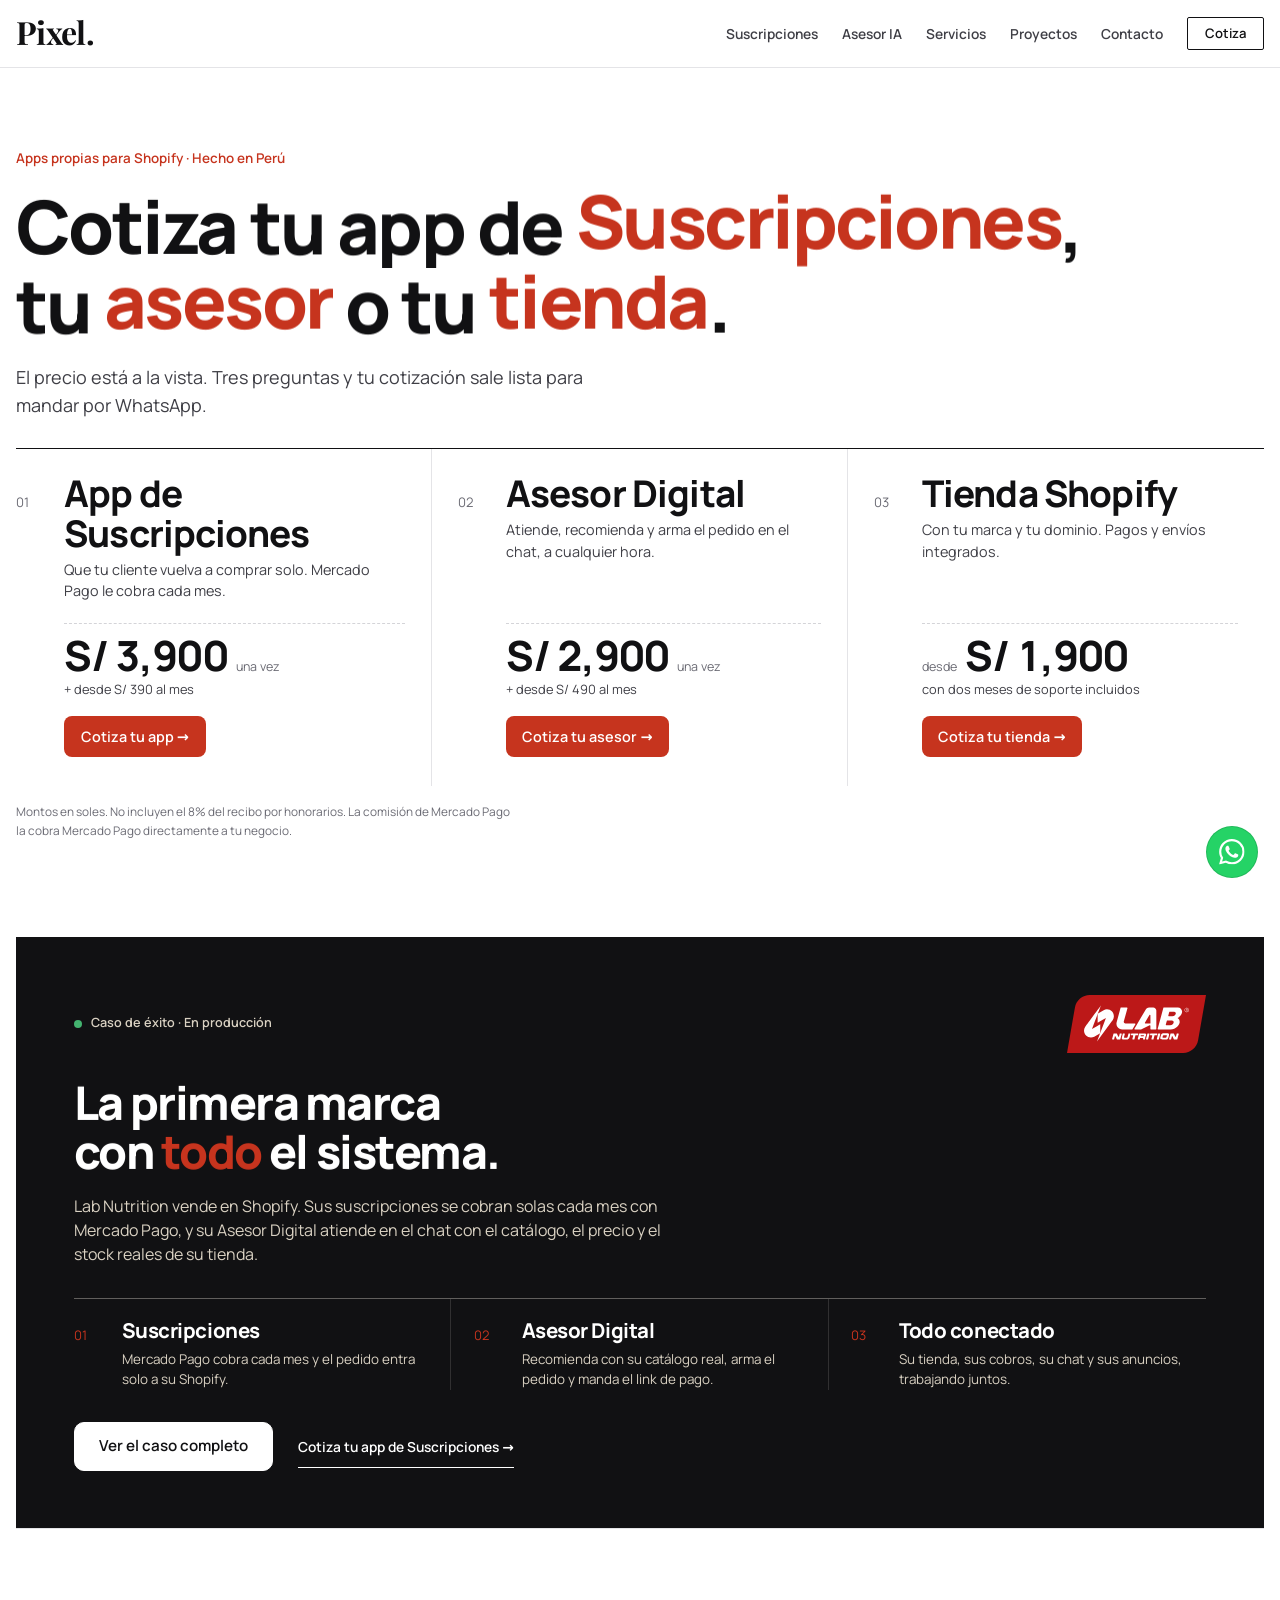
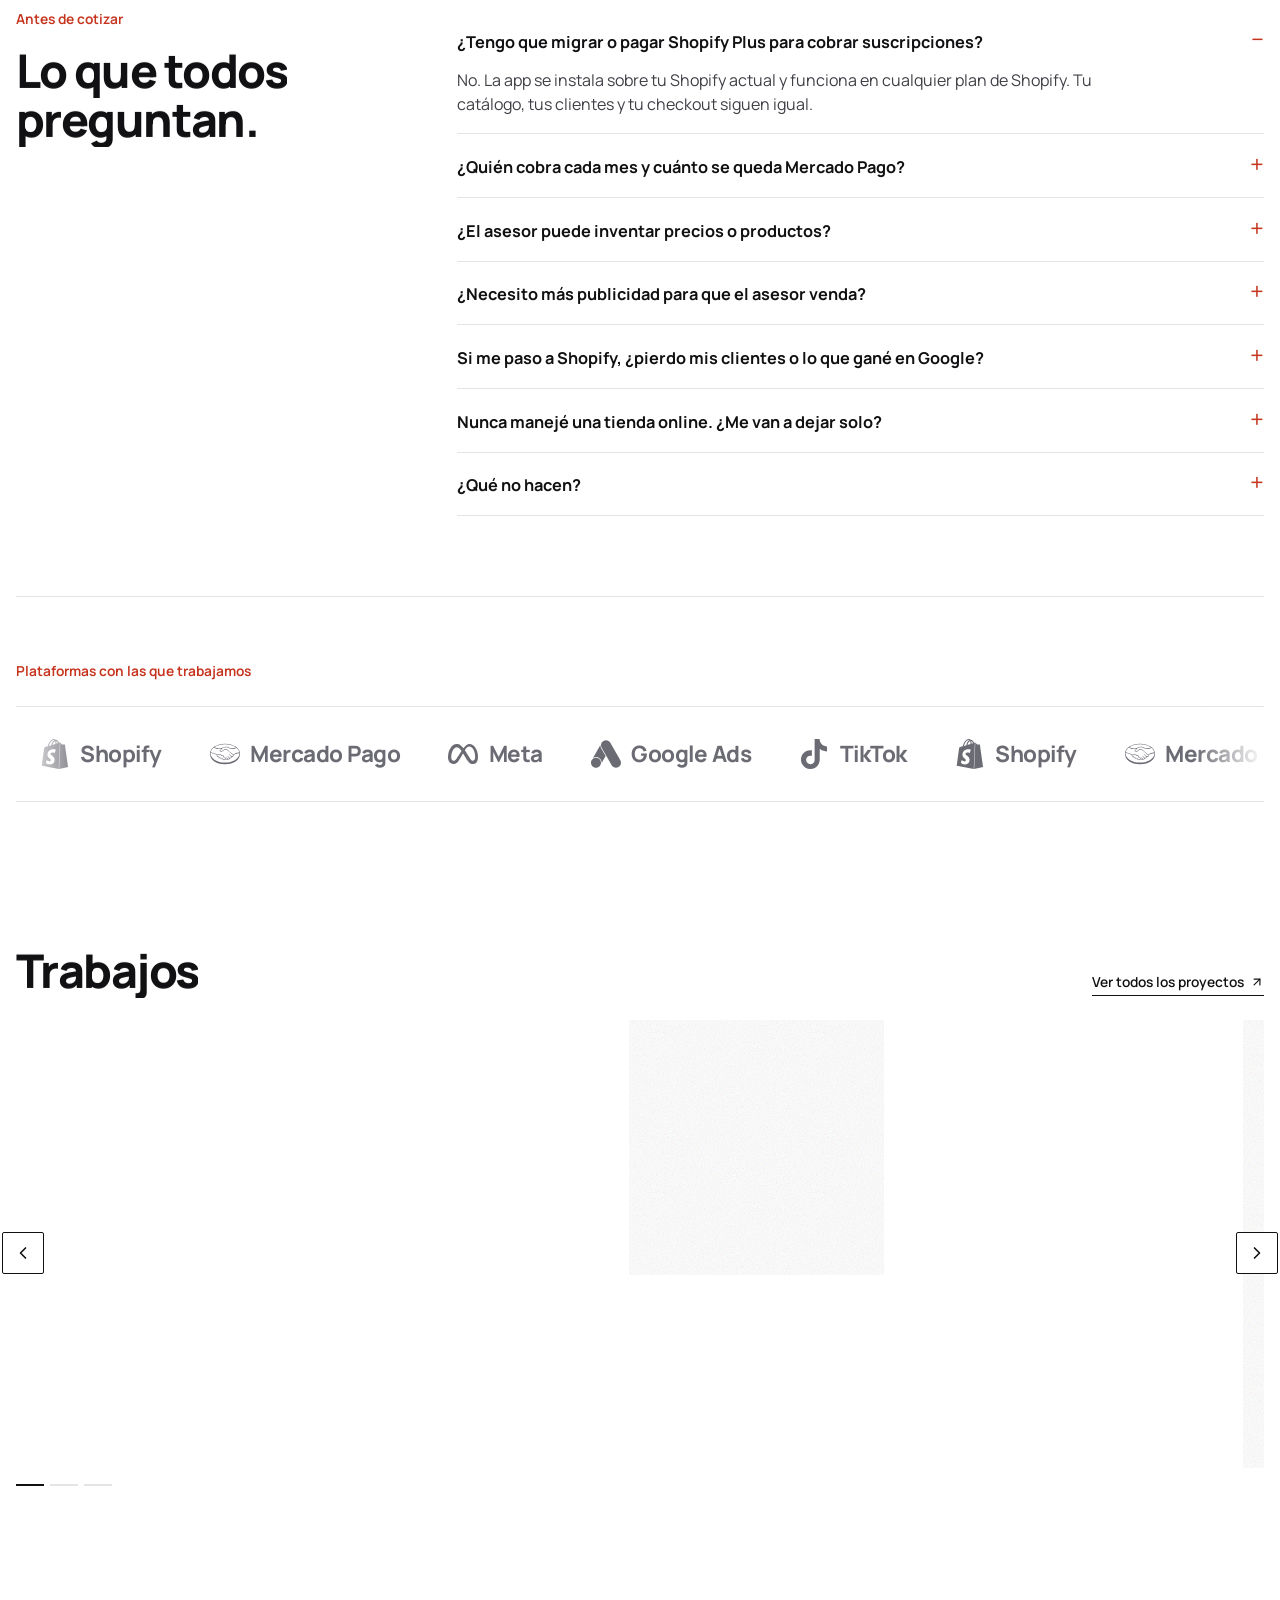
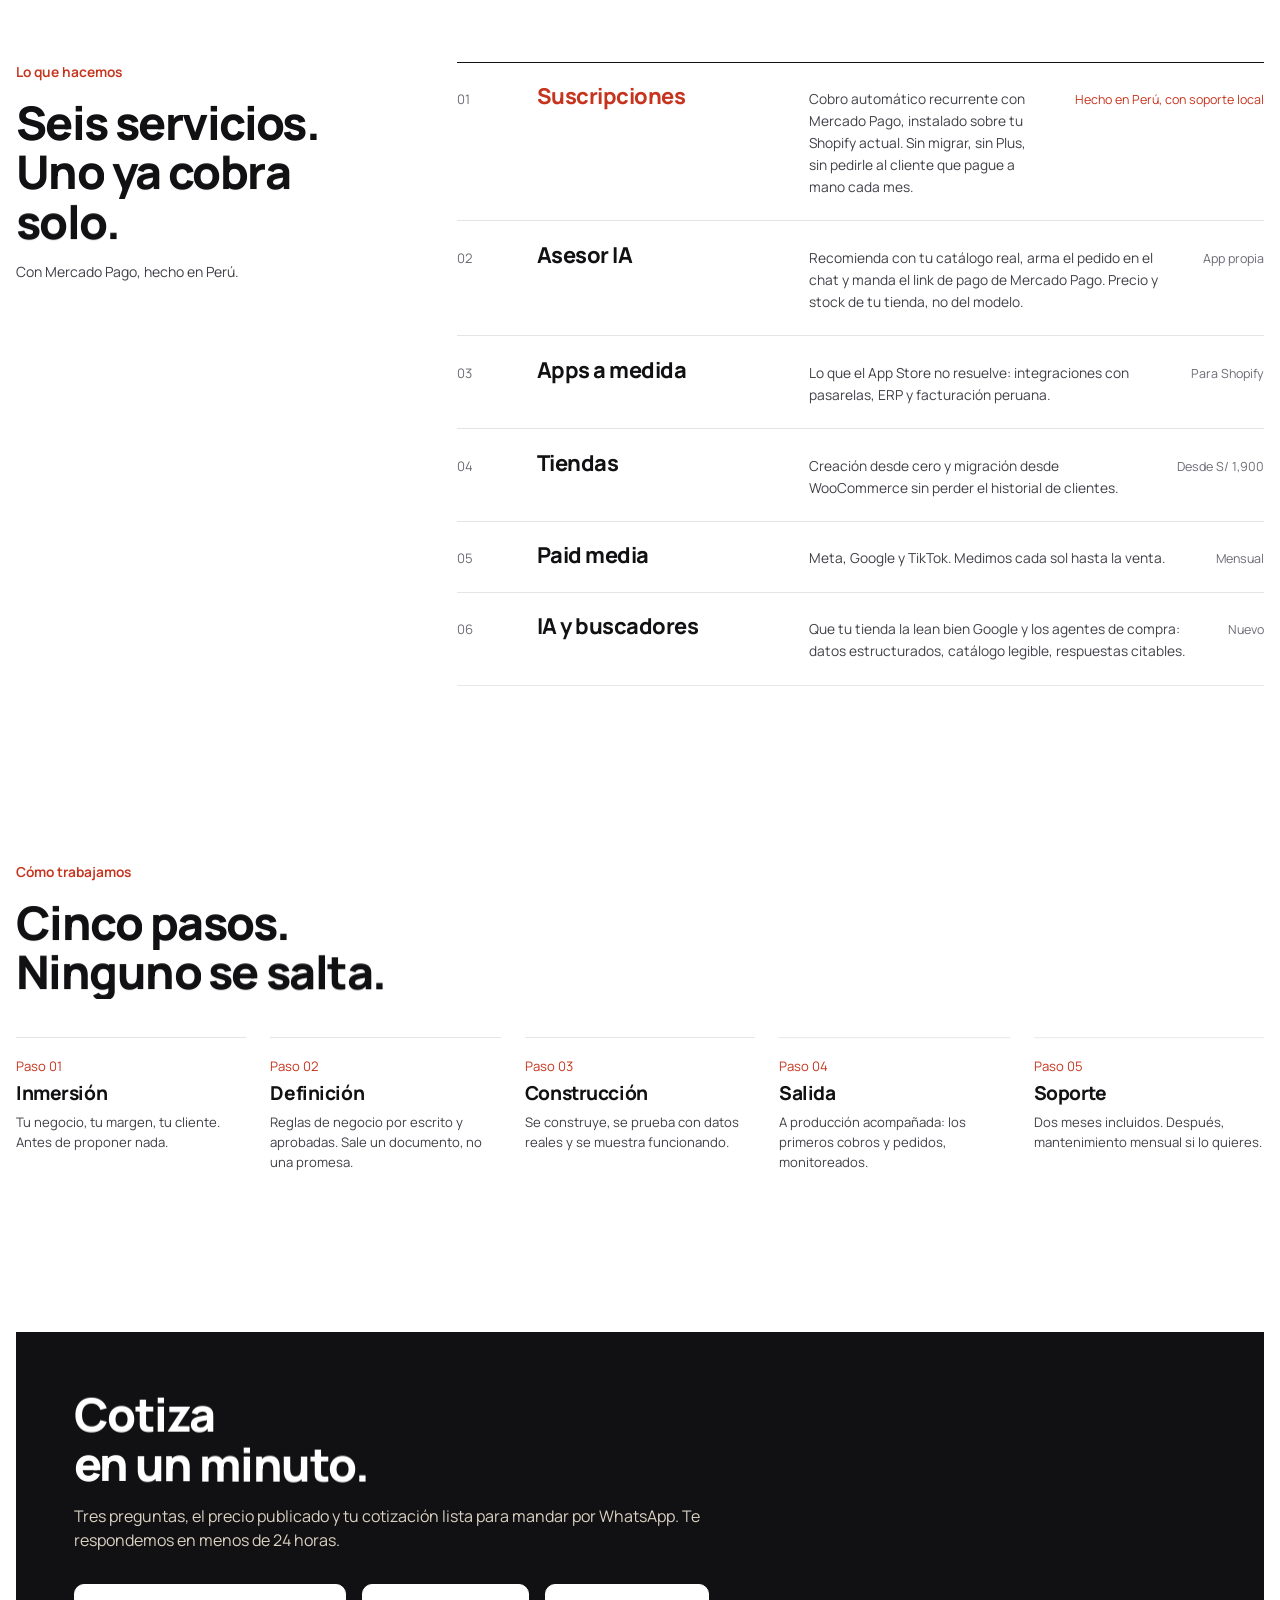
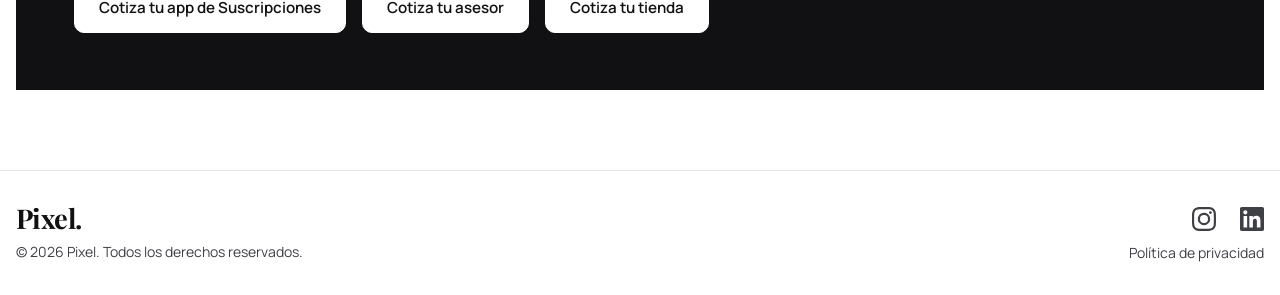
==== commit aadc5e9b: "«App de Suscripciones» en lugar de «plan»: lo que se vende es la app instalada Lo que Pixel vende es" ====
--- a/index.html
+++ b/index.html
@@ -6,7 +6,7 @@
 
   <meta charset="UTF-8" />
   <meta name="viewport" content="width=device-width, initial-scale=1.0, viewport-fit=cover" />
-  <title>Cotiza tu plan, tu asesor o tu tienda Shopify • PIXEL</title>
+  <title>Cotiza tu app de Suscripciones, tu asesor o tu tienda Shopify • PIXEL</title>
   <meta name="description"
     content="Agencia Shopify en Perú. Cotiza en un minuto suscripciones con cobro automático por Mercado Pago, el Asesor Digital que vende en el chat o tu tienda Shopify. Precios publicados.">
   <link rel="canonical" href="https://pixeldigital.vercel.app/">
@@ -15,7 +15,7 @@
   <meta property="og:locale" content="es_PE">
   <meta property="og:site_name" content="Pixel Digital">
   <meta property="og:url" content="https://pixeldigital.vercel.app/">
-  <meta property="og:title" content="Cotiza tu plan, tu asesor o tu tienda Shopify • PIXEL">
+  <meta property="og:title" content="Cotiza tu app de Suscripciones, tu asesor o tu tienda Shopify • PIXEL">
   <meta property="og:description"
     content="Tres preguntas, el precio publicado y tu cotización lista para WhatsApp.">
   <meta name="twitter:card" content="summary_large_image">
@@ -403,9 +403,12 @@
         border-right: 0;
       }
 
+      /* Filas: título, texto (se estira), precio y botón. Así el precio y el botón quedan a la misma
+         altura en las tres puertas aunque un título ocupe dos líneas («App de Suscripciones»). */
       .puerta {
         grid-template-columns: 2.2rem 1fr;
-        align-content: start;
+        grid-template-rows: auto 1fr auto auto;
+        align-content: stretch;
         height: 100%;
         padding: 1.6rem 1.6rem 1.8rem 0;
       }
@@ -1052,7 +1055,7 @@
     <section class="hero-cot pt-8 pb-14 md:pt-20 md:pb-20 relative" id="cotiza">
       <p class="sus-eyebrow">Apps propias para Shopify · Hecho en Perú</p>
       <h1 class="headline hero-headline mt-4">
-        Cotiza tu <span style="white-space:nowrap"><span class="text-highlight">plan</span>,</span><br>tu <span class="text-highlight">asesor</span> o tu <span style="white-space:nowrap"><span class="text-highlight">tienda</span>.</span>
+        Cotiza tu app de <span style="white-space:nowrap"><span class="text-highlight">Suscripciones</span>,</span><br>tu <span class="text-highlight">asesor</span> o tu <span style="white-space:nowrap"><span class="text-highlight">tienda</span>.</span>
       </h1>
       <p class="mt-5 max-w-xl md:text-lg">El precio está a la vista. Tres preguntas y tu cotización sale lista para mandar por WhatsApp.</p>
 
@@ -1060,8 +1063,8 @@
       <ol class="idx puertas">
         <li><button type="button" class="puerta" data-cotiza="plan">
           <span class="idx__n">01</span>
-          <span class="idx__t">Plan de suscripción</span>
-          <span class="puerta__cta">Cotiza<span class="puerta__largo"> tu plan</span> →</span>
+          <span class="idx__t">App de Suscripciones</span>
+          <span class="puerta__cta">Cotiza<span class="puerta__largo"> tu app</span> →</span>
           <span class="idx__d">Que tu cliente vuelva a comprar solo. Mercado Pago le cobra cada mes.</span>
           <span class="puerta__precio"><b>S/ 3,900</b><small>una vez</small><em>+ desde S/ 390 al mes</em></span>
         </button></li>
@@ -1103,7 +1106,7 @@
       </ol>
       <div class="lab__pie">
         <a class="btn" href="proyectos.html#lab-nutrition">Ver el caso completo</a>
-        <button type="button" class="lab__cot" data-cotiza="plan">Cotiza tu plan →</button>
+        <button type="button" class="lab__cot" data-cotiza="plan">Cotiza tu app de Suscripciones →</button>
       </div>
     </section>
 
@@ -1116,7 +1119,7 @@
       <div class="faq">
         <details open>
           <summary>¿Tengo que migrar o pagar Shopify Plus para cobrar suscripciones?</summary>
-          <p>No. La app se instala sobre tu Shopify actual y funciona en cualquier plan. Tu catálogo, tus clientes y
+          <p>No. La app se instala sobre tu Shopify actual y funciona en cualquier plan de Shopify. Tu catálogo, tus clientes y
             tu checkout siguen igual.</p>
         </details>
         <details>
@@ -1147,8 +1150,8 @@
         </details>
         <details>
           <summary>¿Qué no hacen?</summary>
-          <p>Te lo decimos antes de firmar. El asesor no cobra suscripciones: muestra los planes y el cobro lo hace la
-            app de suscripciones. Y no te prometemos cifras de ventas antes de conocer tu negocio.</p>
+          <p>Te lo decimos antes de firmar. El asesor no cobra suscripciones: muestra los planes que ofrece tu tienda y el cobro lo hace la
+            app de Suscripciones. Y no te prometemos cifras de ventas antes de conocer tu negocio.</p>
         </details>
       </div>
     </section>
@@ -1237,7 +1240,7 @@
       <p class="max-w-2xl mb-8 relative z-10">Tres preguntas, el precio publicado y tu cotización lista para mandar por
         WhatsApp. Te respondemos en menos de 24 horas.</p>
       <div class="relative z-10 flex flex-wrap gap-4">
-        <button type="button" class="btn" data-cotiza="plan">Cotiza tu plan</button>
+        <button type="button" class="btn" data-cotiza="plan">Cotiza tu app de Suscripciones</button>
         <button type="button" class="btn" data-cotiza="asesor">Cotiza tu asesor</button>
         <button type="button" class="btn" data-cotiza="tienda">Cotiza tu tienda</button>
       </div>
@@ -1305,7 +1308,7 @@
       const WA = '51975200420';
       const PRODUCTOS = {
         plan: {
-          titulo: 'Suscripciones', cab: 'Cotiza tu plan', msg: 'mi PLAN de suscripción', pagina: 'suscripciones.html',
+          titulo: 'Suscripciones', cab: 'Cotiza tu app de Suscripciones', msg: 'mi APP de Suscripciones', pagina: 'suscripciones.html',
           suma: 'Suscripciones: que tu cliente vuelva a comprar solo',
           preguntas: [
             { q: '¿Tu tienda ya está en Shopify?', c: 'Shopify', ops: ['Sí', 'Todavía no', 'Uso otra plataforma'] },
@@ -1347,7 +1350,7 @@
           plazo: 'Cuatro semanas de la firma a la tienda vendiendo. Te enseñamos a manejarla y tienes dos meses de soporte.',
         },
       };
-      const ELEGIR = [['plan', 'Mi plan de suscripción'], ['asesor', 'Mi asesor digital'], ['tienda', 'Mi tienda Shopify']];
+      const ELEGIR = [['plan', 'Mi app de Suscripciones'], ['asesor', 'Mi asesor digital'], ['tienda', 'Mi tienda Shopify']];
 
       const raiz = document.documentElement;
       const dlg = document.getElementById('cot'), cuerpo = document.getElementById('cot-cuerpo');
@@ -1483,8 +1486,9 @@
       // La rueda y el dedo mueven la hoja, no la página de atrás (Lenis escucha en window).
       ['wheel', 'touchmove'].forEach(ev => dlg.addEventListener(ev, e => e.stopPropagation(), { passive: true }));
 
-      // Enlaces directos para la bio y los anuncios: #cotiza-plan, #cotiza-asesor, #cotiza-tienda.
-      const porHash = () => { const m = location.hash.match(/^#cotiza-(plan|asesor|tienda)$/); if (m) abrir(m[1]); };
+      // Enlaces directos para la bio y los anuncios: #cotiza-suscripciones, #cotiza-asesor, #cotiza-tienda.
+      // #cotiza-plan se mantiene porque ya circula en anuncios y en la bio; abre lo mismo que #cotiza-suscripciones.
+      const porHash = () => { const m = location.hash.match(/^#cotiza-(plan|suscripciones|asesor|tienda)$/); if (m) abrir(m[1] === 'suscripciones' ? 'plan' : m[1]); };
       window.addEventListener('hashchange', porHash);
       porHash();
     })();
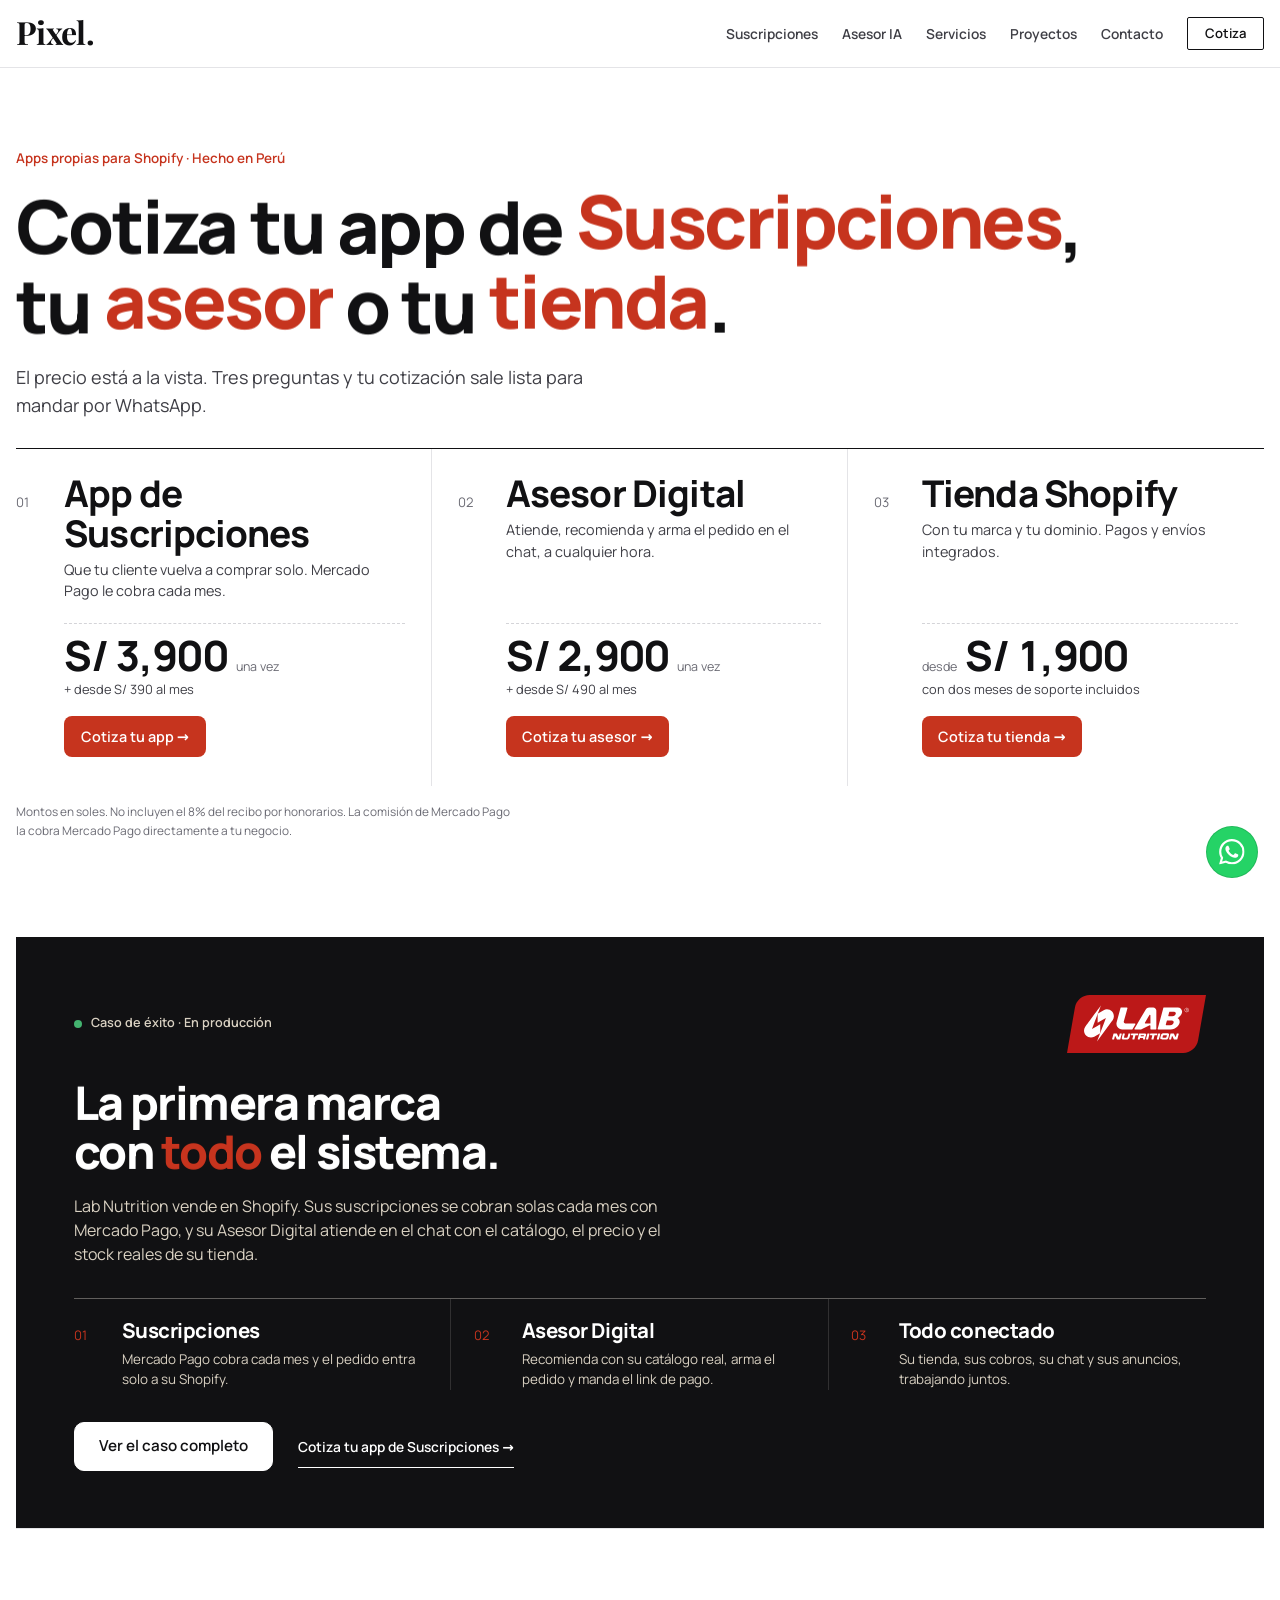
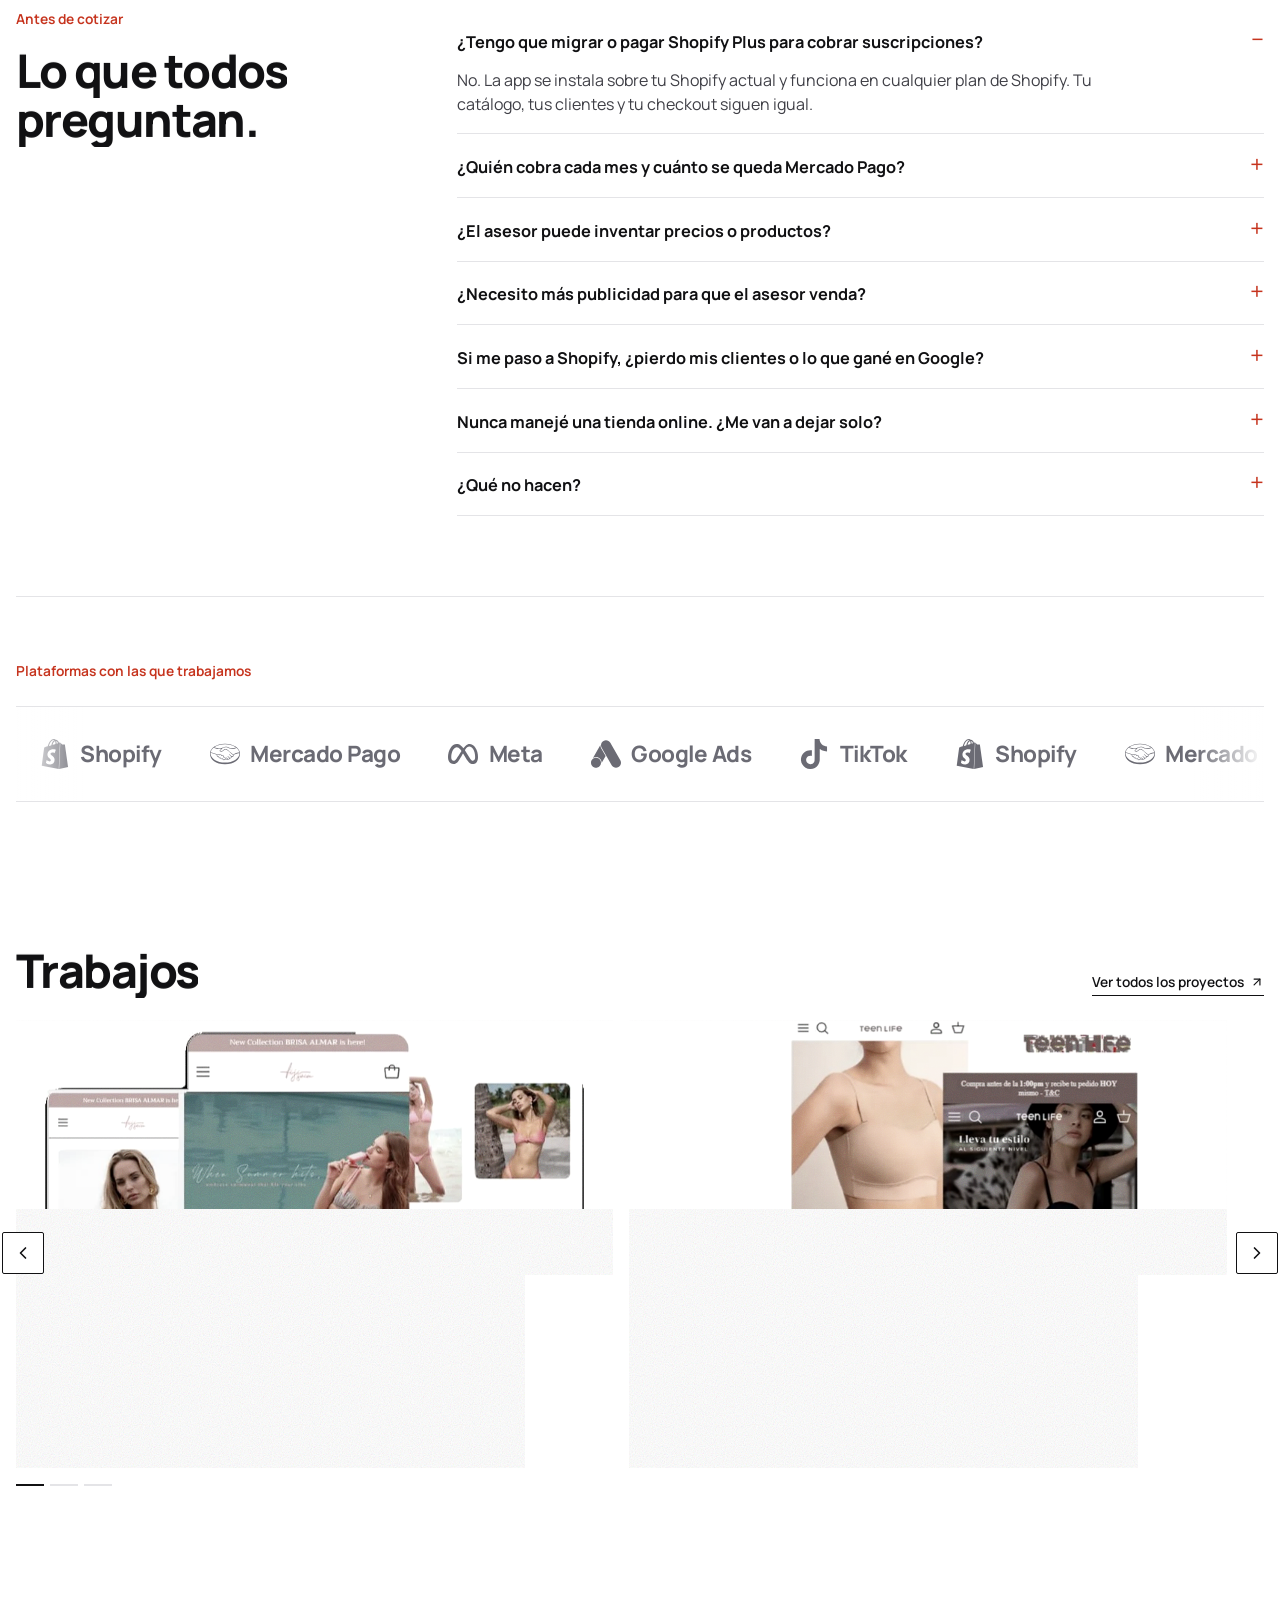
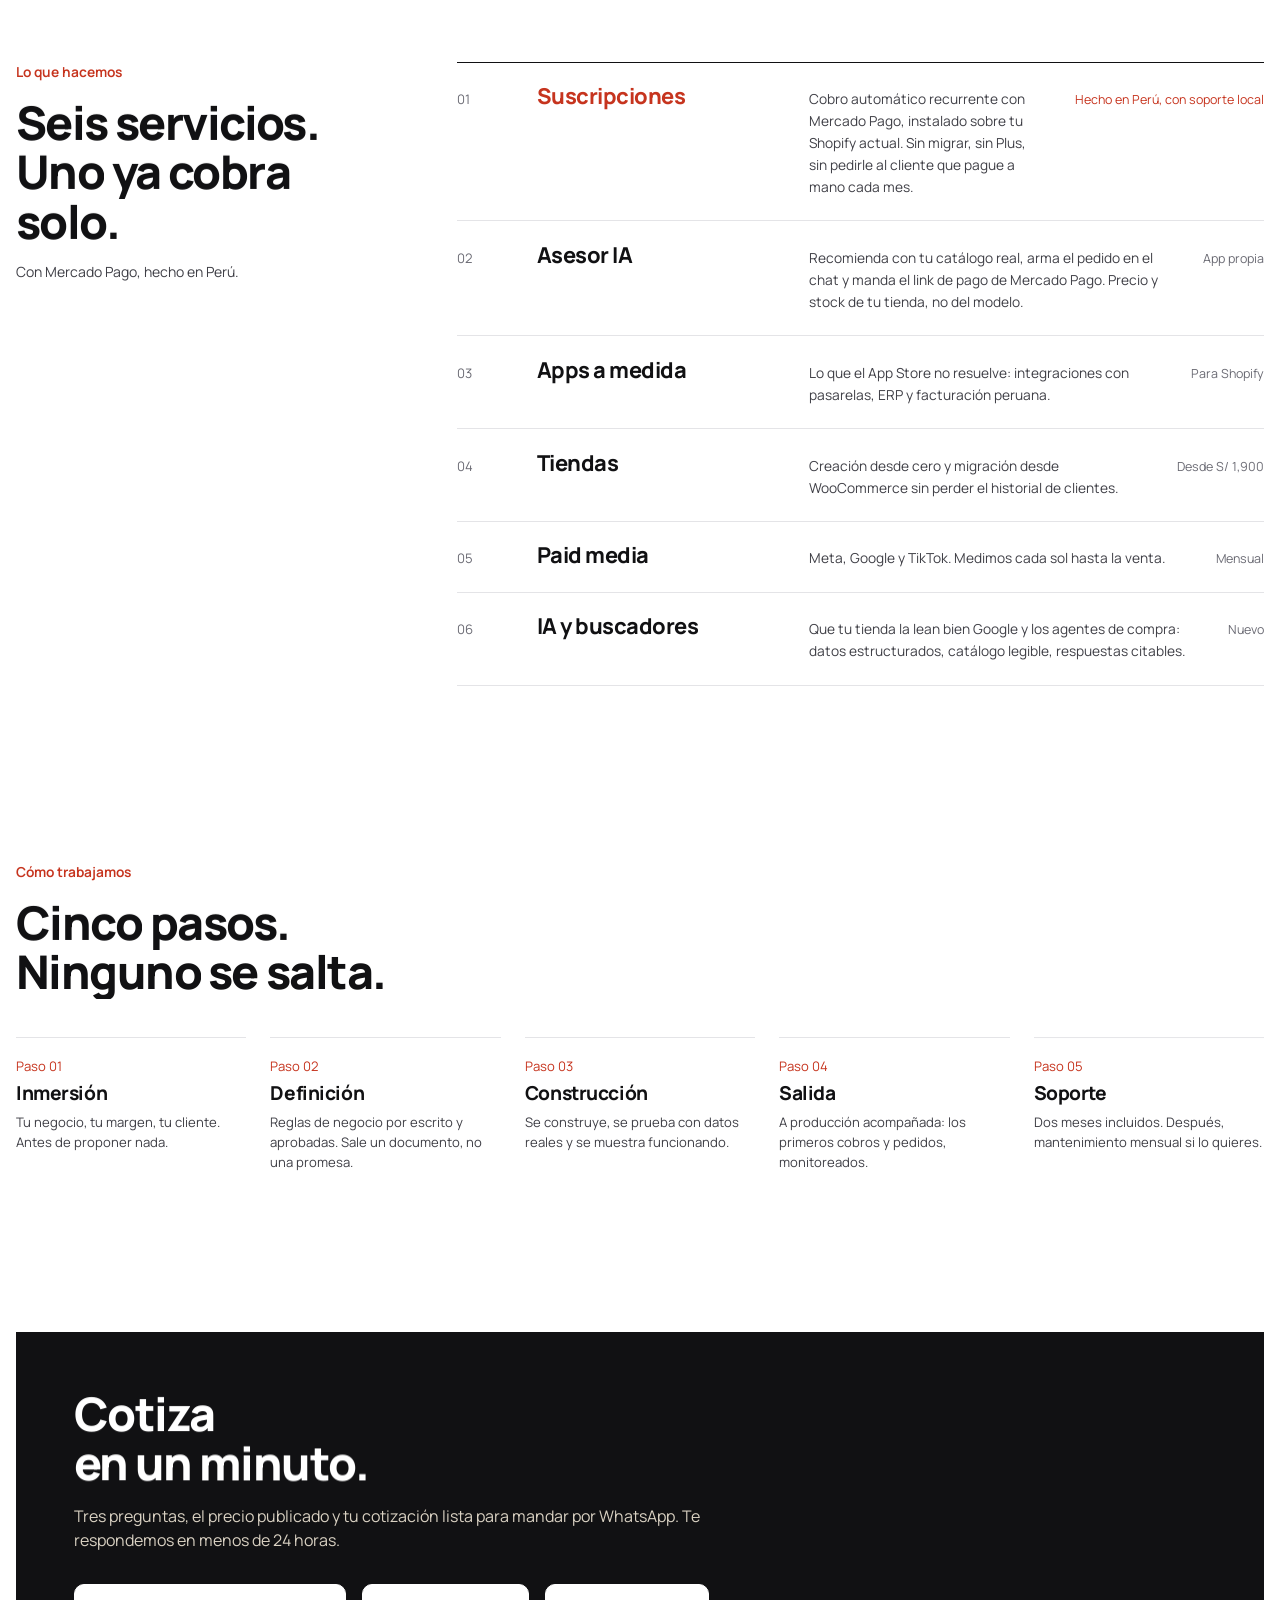
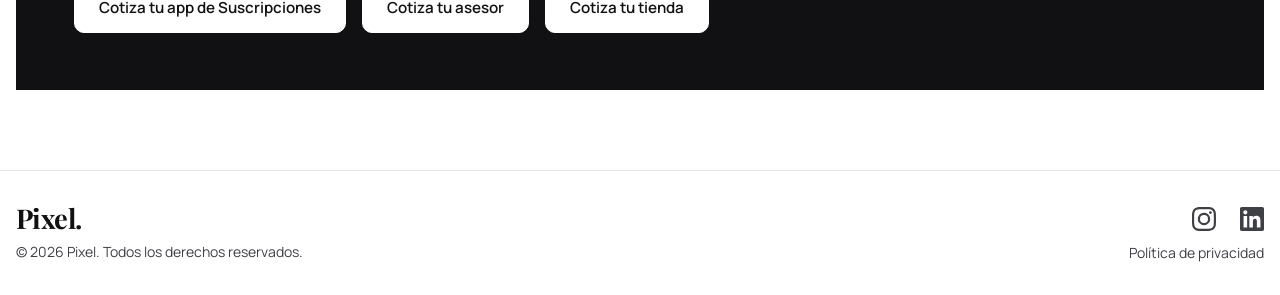
==== commit 1249f0a6: "Cotizador: el ícono de WhatsApp en la misma línea que «Enviar por WhatsApp» tw.css (Tailwind) pone t" ====
--- a/index.html
+++ b/index.html
@@ -858,7 +858,9 @@
       margin-top: 1.3rem;
     }
 
+    /* tw.css (Tailwind) pone los svg en bloque: aquí el ícono va en la misma línea que el texto. */
     .cot__wa svg {
+      display: inline-block;
       width: 1.1rem;
       height: 1.1rem;
       margin-right: .45rem;
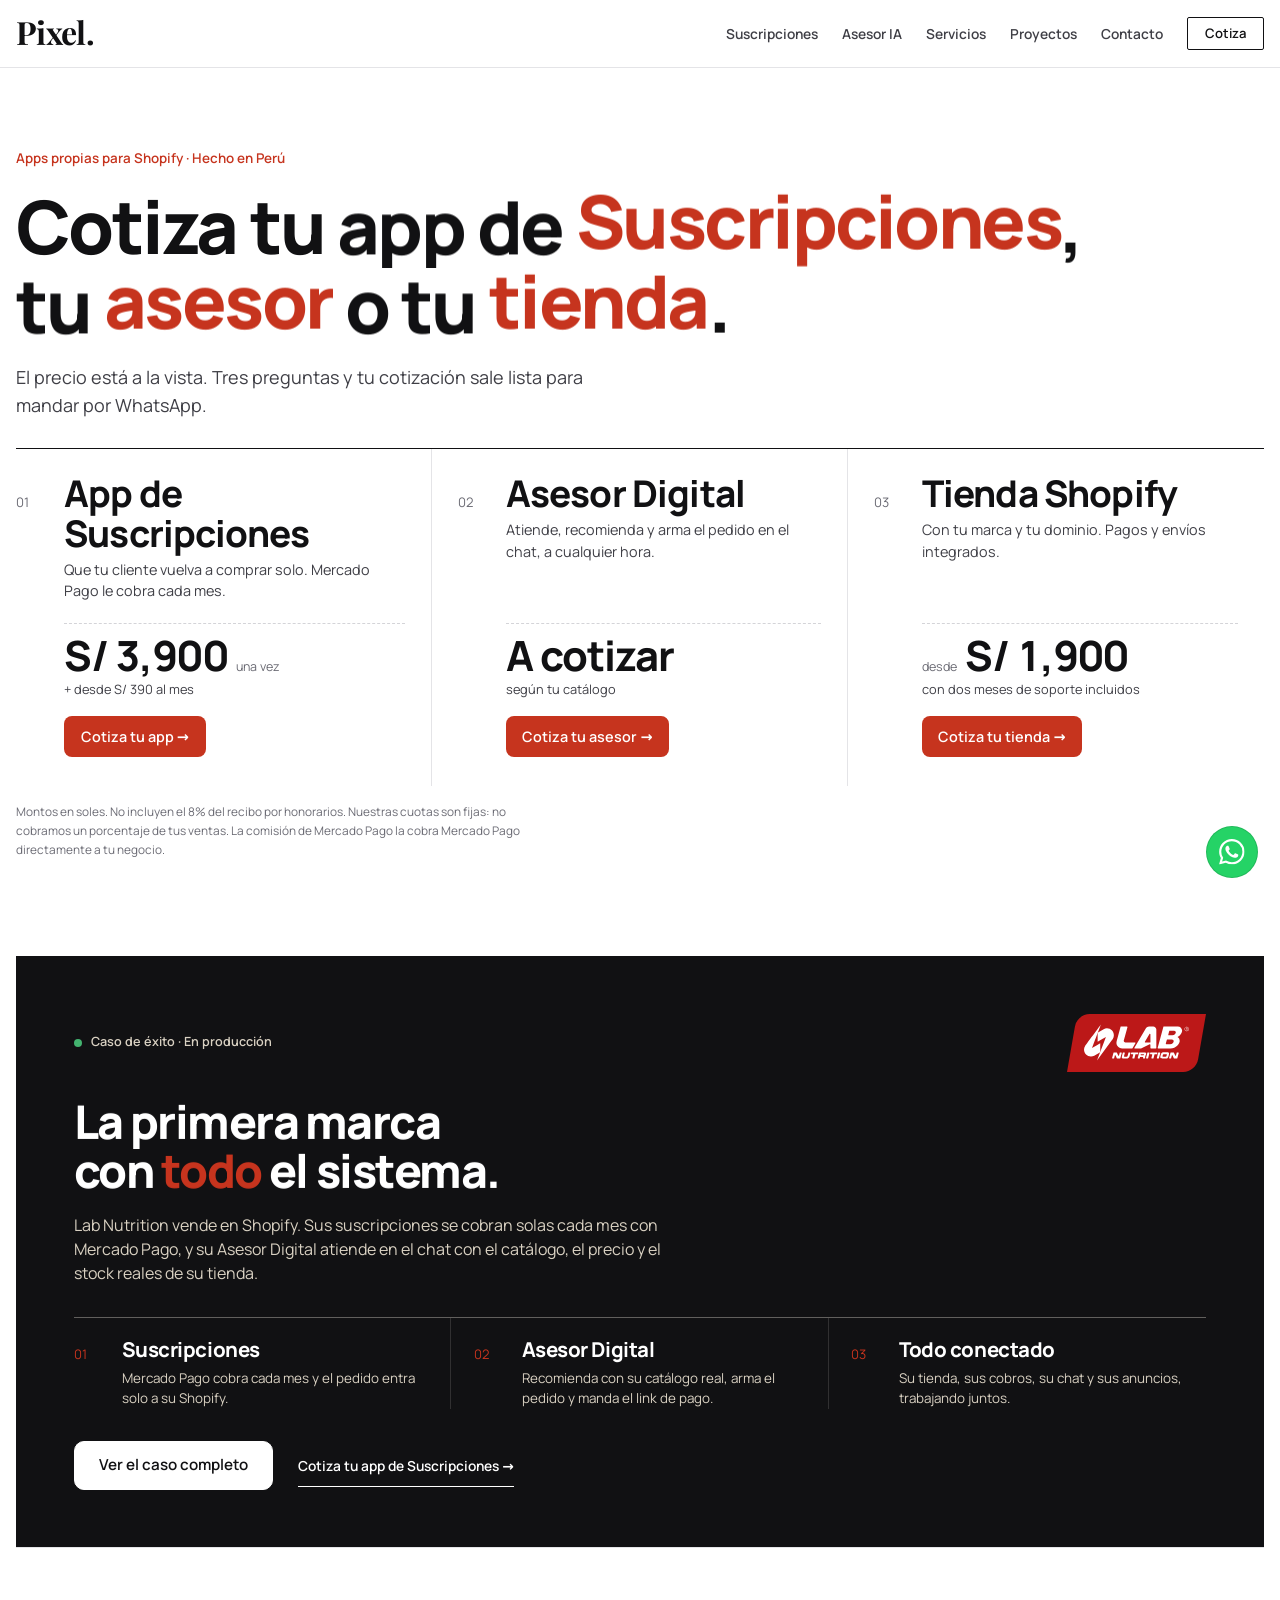
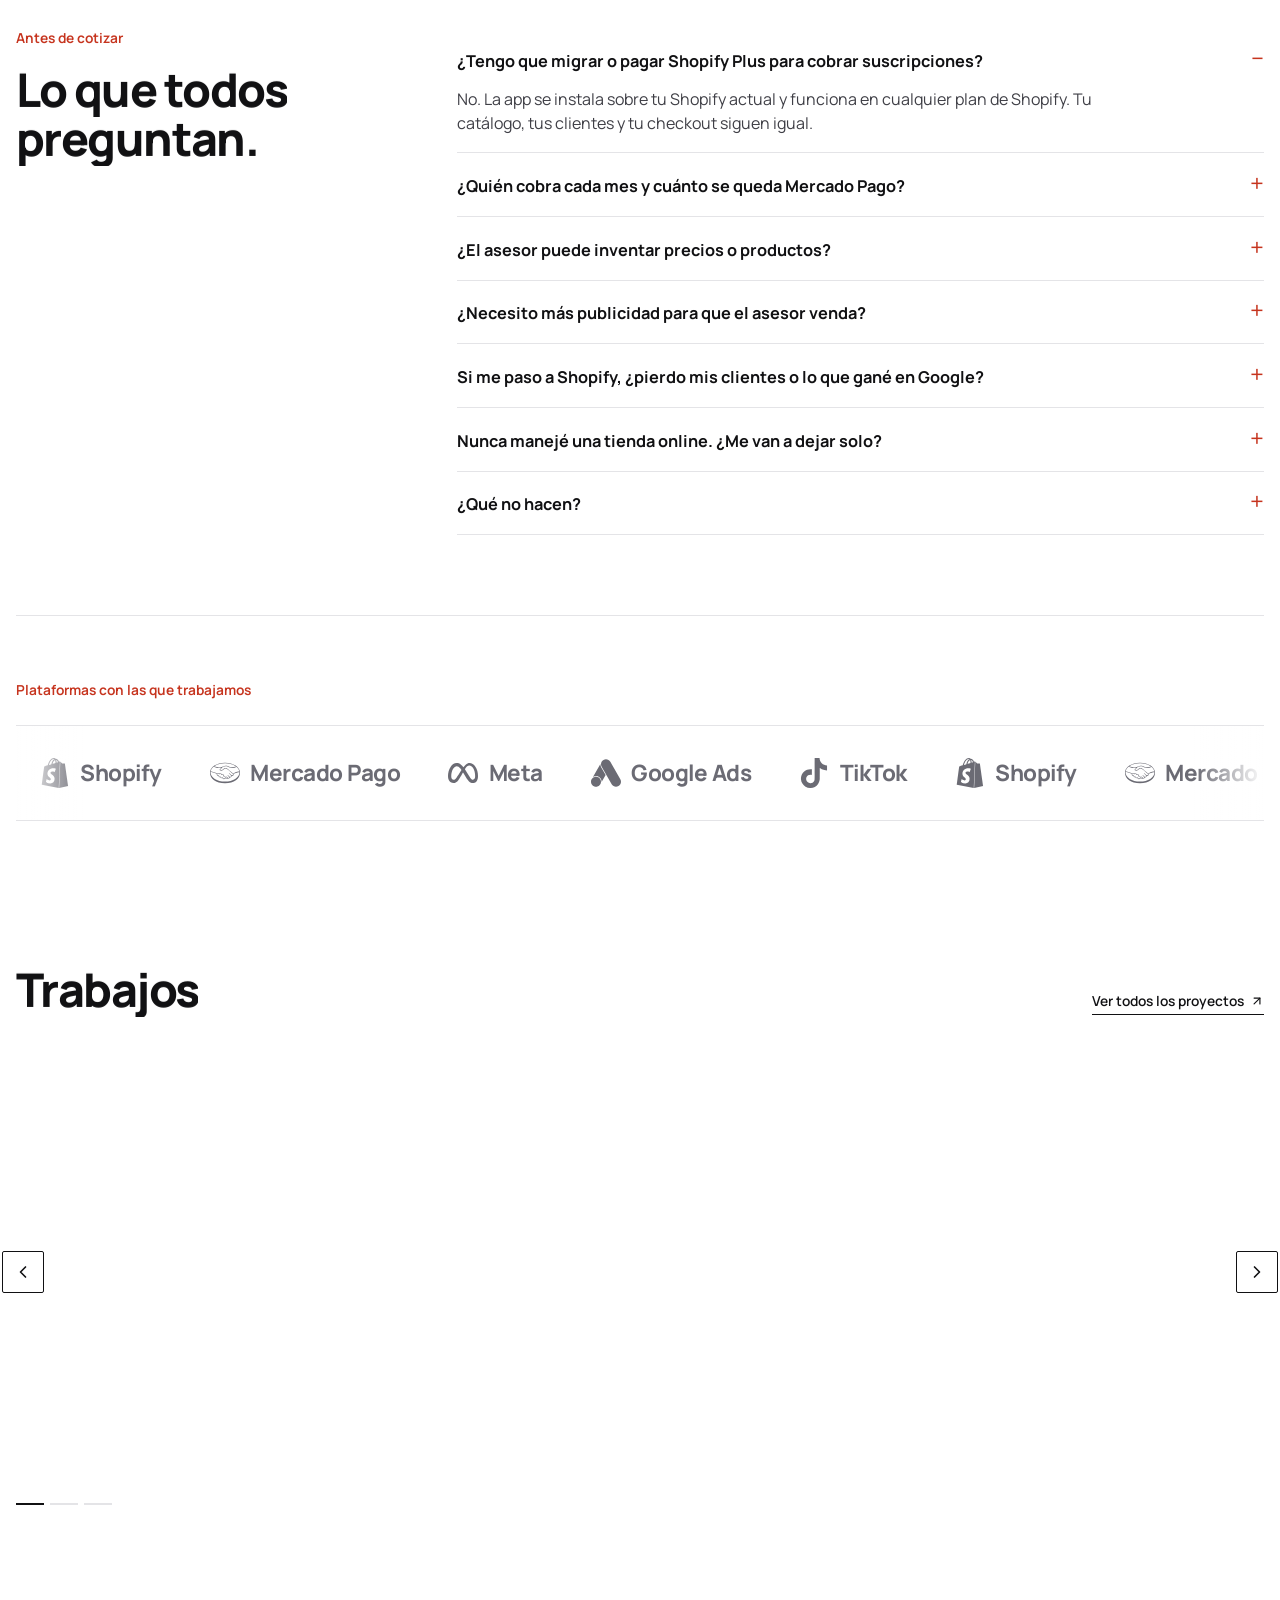
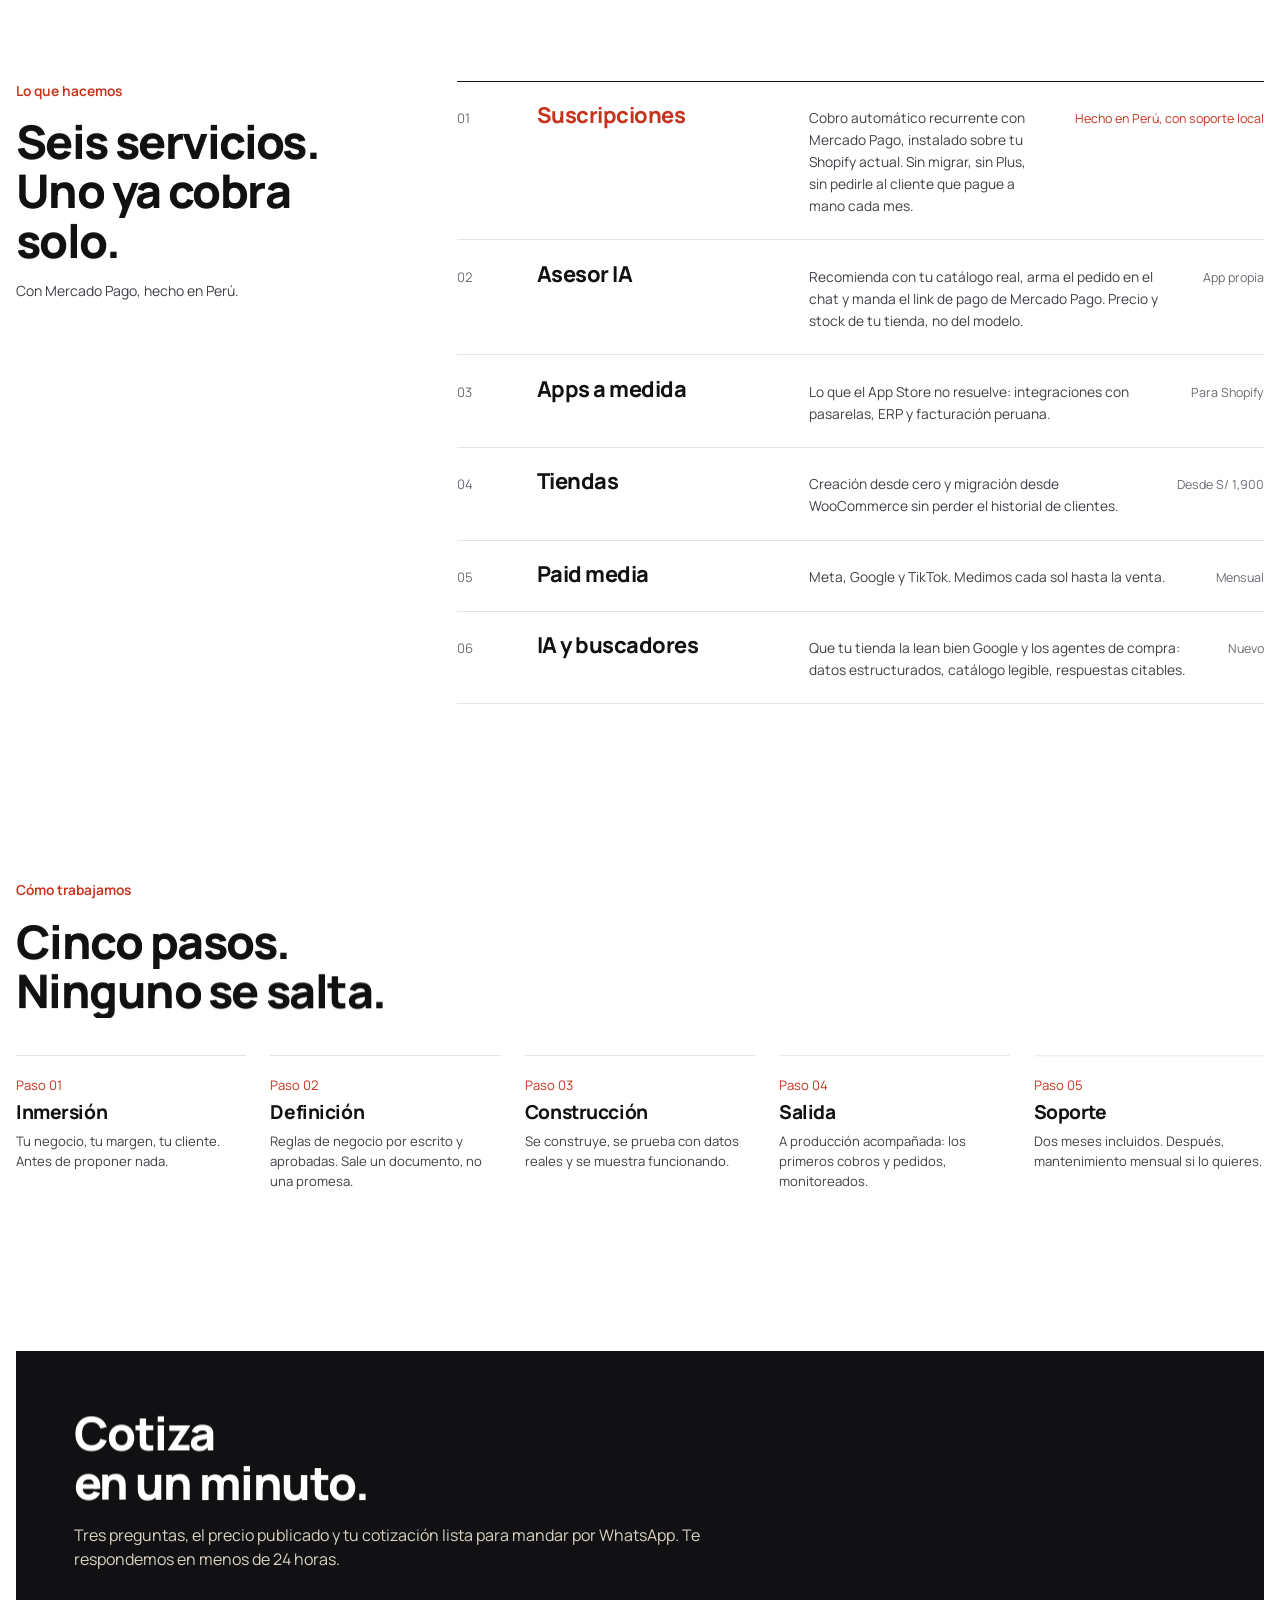
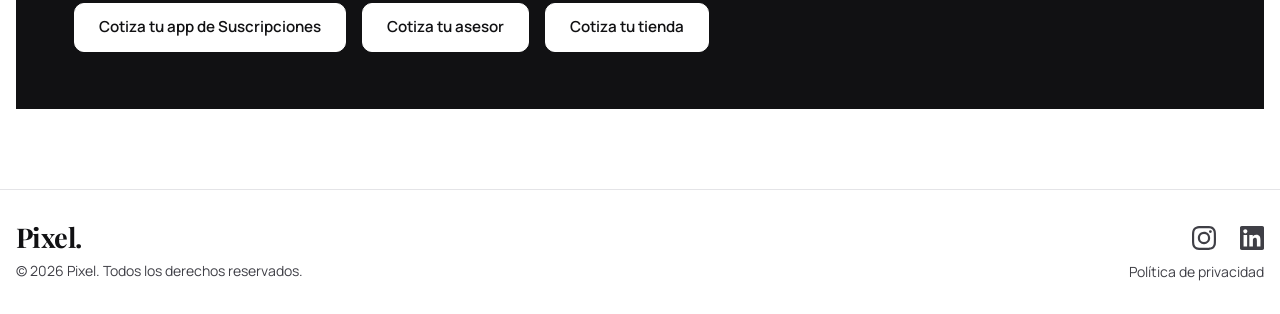
==== commit 431faa58: "Web: precios del Asesor a cotizar y afirmaciones sobre la competencia corregidas - Suscripciones: Re" ====
--- a/index.html
+++ b/index.html
@@ -1075,7 +1075,7 @@
           <span class="idx__t">Asesor Digital</span>
           <span class="puerta__cta">Cotiza<span class="puerta__largo"> tu asesor</span> →</span>
           <span class="idx__d">Atiende, recomienda y arma el pedido en el chat, a cualquier hora.</span>
-          <span class="puerta__precio"><b>S/ 2,900</b><small>una vez</small><em>+ desde S/ 490 al mes</em></span>
+          <span class="puerta__precio"><b>A cotizar</b><em>según tu catálogo</em></span>
         </button></li>
         <li><button type="button" class="puerta" data-cotiza="tienda">
           <span class="idx__n">03</span>
@@ -1085,8 +1085,8 @@
           <span class="puerta__precio"><small>desde</small><b>S/ 1,900</b><em>con dos meses de soporte incluidos</em></span>
         </button></li>
       </ol>
-      <p class="puertas__nota">Montos en soles. No incluyen el 8% del recibo por honorarios. La comisión de Mercado Pago la
-        cobra Mercado Pago directamente a tu negocio.</p>
+      <p class="puertas__nota">Montos en soles. No incluyen el 8% del recibo por honorarios. Nuestras cuotas son fijas: no
+        cobramos un porcentaje de tus ventas. La comisión de Mercado Pago la cobra Mercado Pago directamente a tu negocio.</p>
     </section>
 
     <!-- ===== CASO DE ÉXITO: Lab Nutrition. Con su permiso escrito; sin cifras hasta que Lab apruebe una. ===== -->
@@ -1333,11 +1333,8 @@
             { q: '¿Qué vendes?', c: 'Vendo', ops: ['Belleza', 'Mascotas', 'Ferretería', 'Tecnología', 'Regalos', 'Otro'] },
             { q: '¿Cuántas consultas de clientes te llegan al mes?', c: 'Consultas al mes', ops: ['Hasta 500', 'Hasta 2,000', 'Más de 2,000', 'No lo sé'] },
           ],
-          precio: r => {
-            const m = { 'Hasta 500': '490', 'Hasta 2,000': '890', 'Más de 2,000': '1,490' }[r[2]];
-            return [['Instalación y carga de conocimiento', 'S/ 2,900', 'S/ 2,900 de instalación'],
-              [m ? 'Cuota mensual, ' + r[2].toLowerCase() + ' conversaciones' : 'Cuota mensual', m ? 'S/ ' + m + ' /mes' : 'desde S/ 490 /mes', m ? 'S/ ' + m + ' al mes' : 'desde S/ 490 al mes']];
-          },
+          // Se arma a medida de cada tienda: se cotiza según el catálogo y las consultas al mes.
+          precio: () => [['Instalación y cuota mensual', 'a cotizar', 'instalación y cuota a cotizar según mi catálogo']],
           plazo: 'Dos semanas de puesta en marcha, casi todas cargando qué recomendar y cómo hablarle a tu cliente.',
         },
         tienda: {
